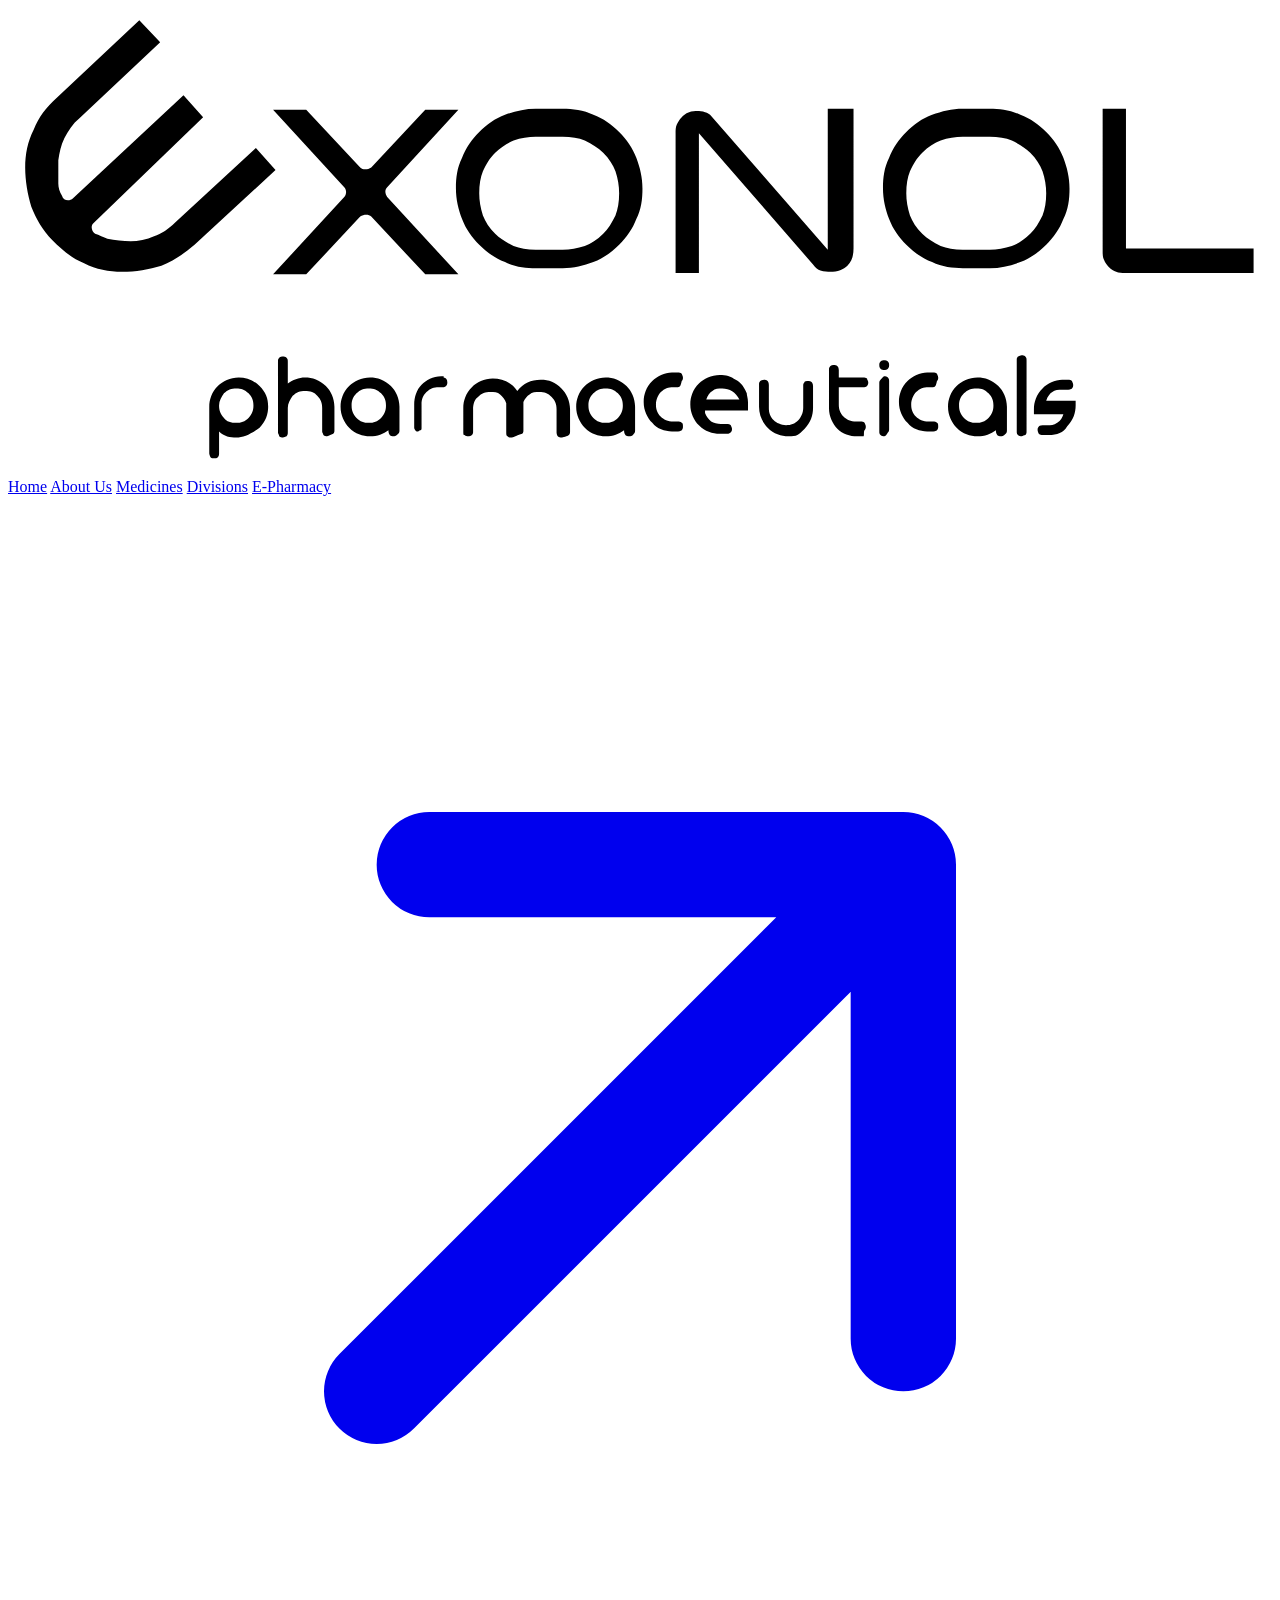
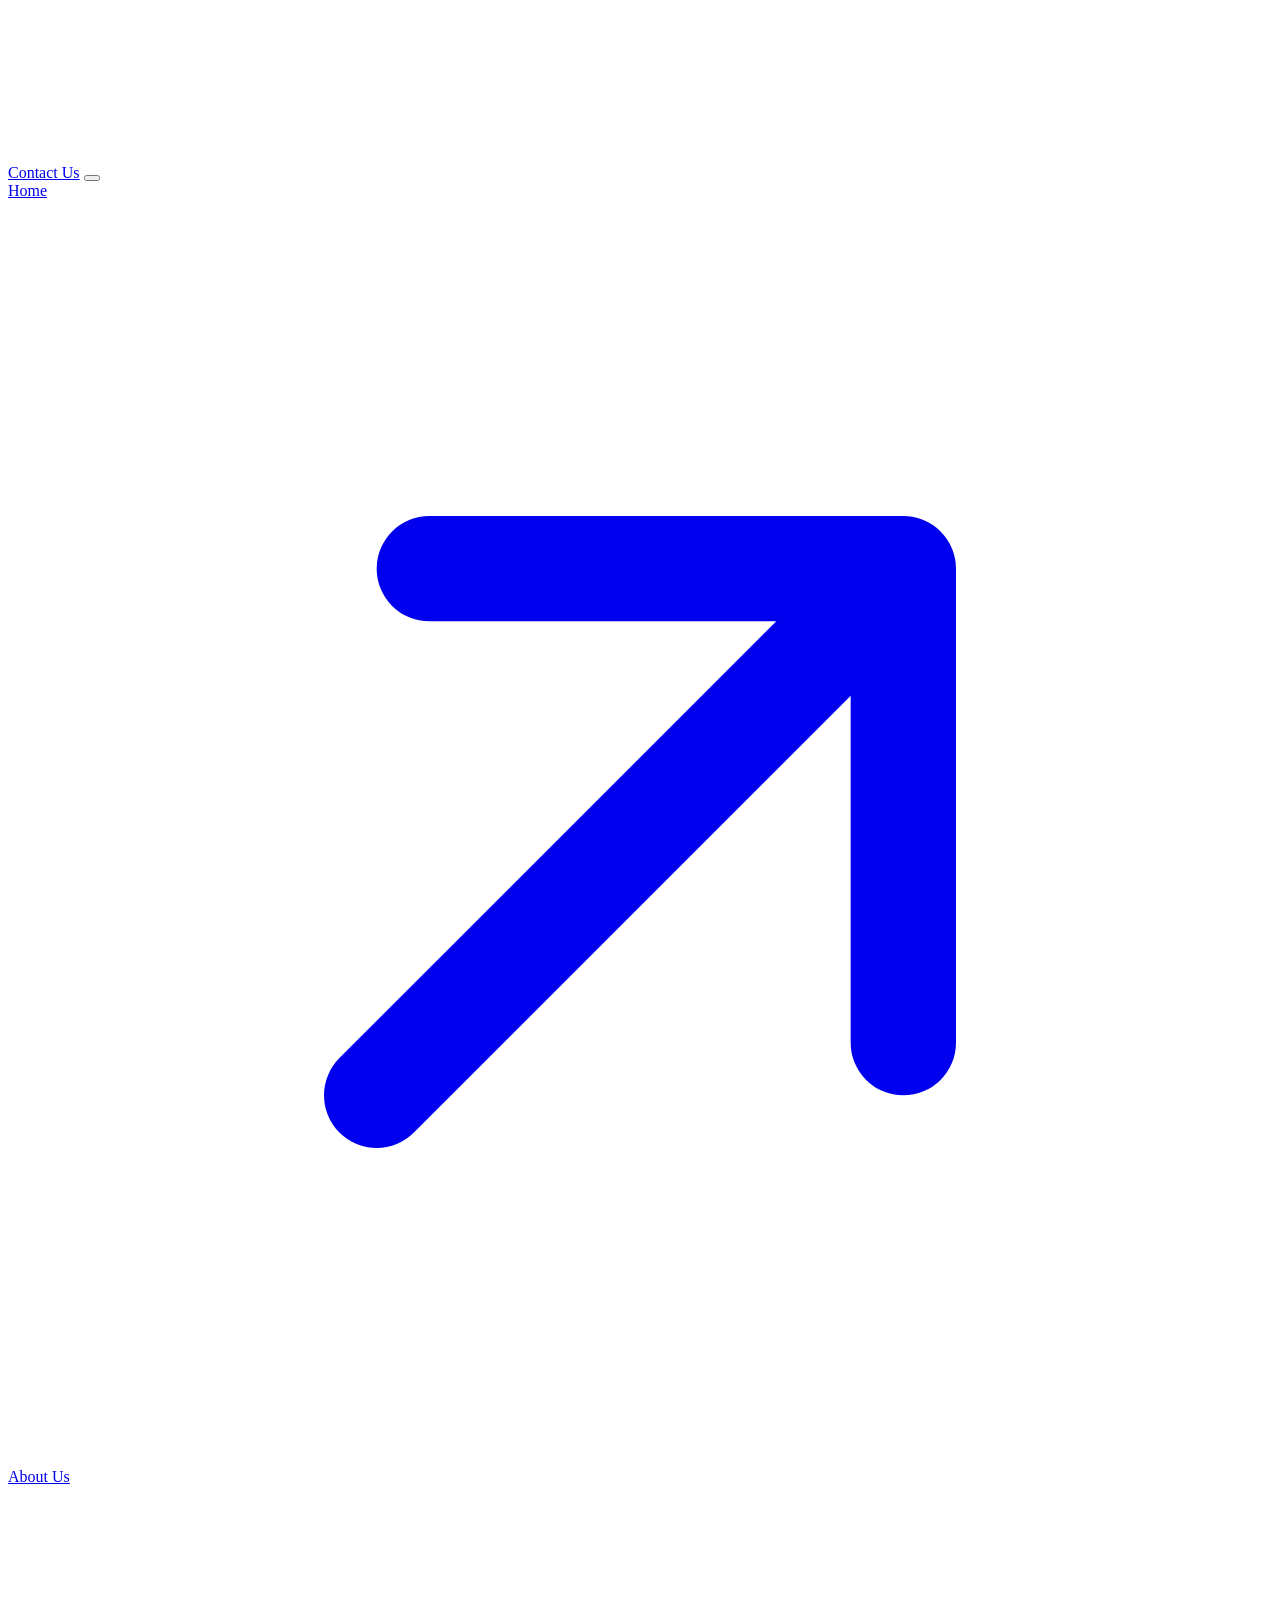
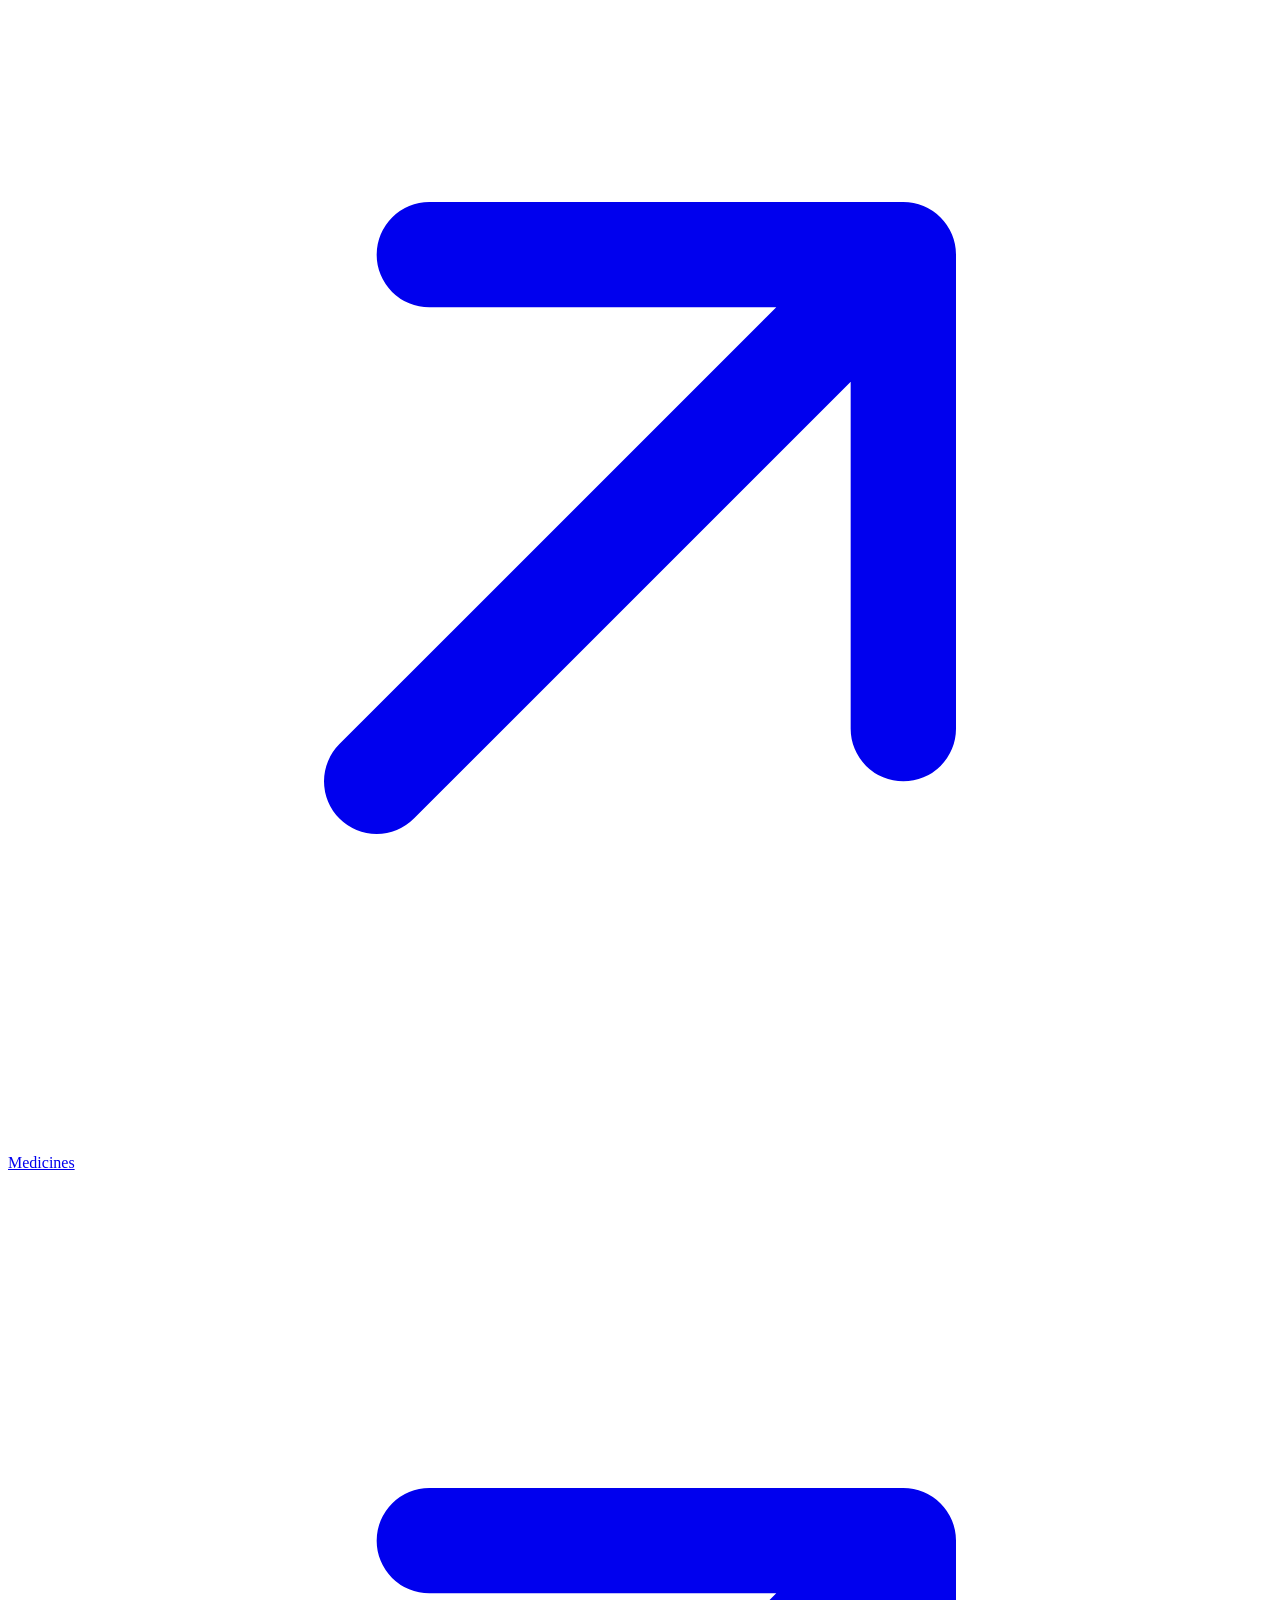
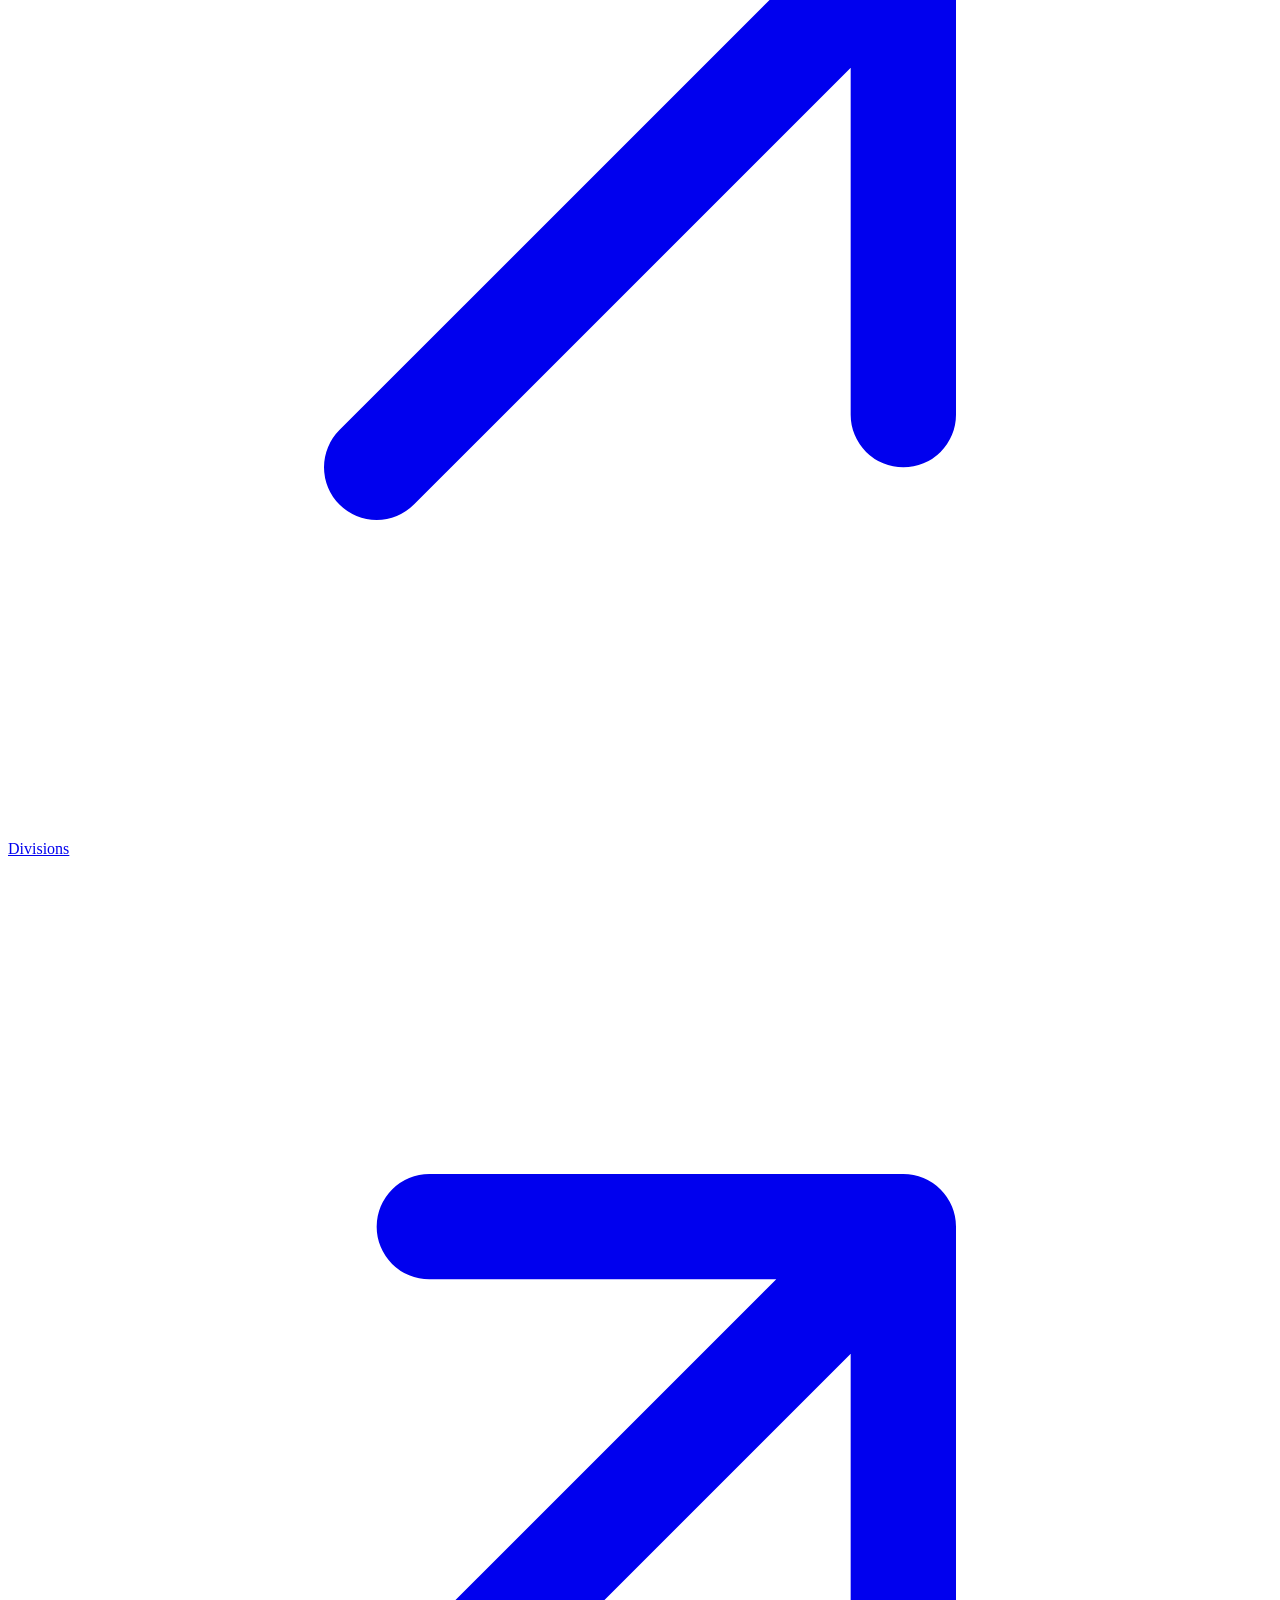
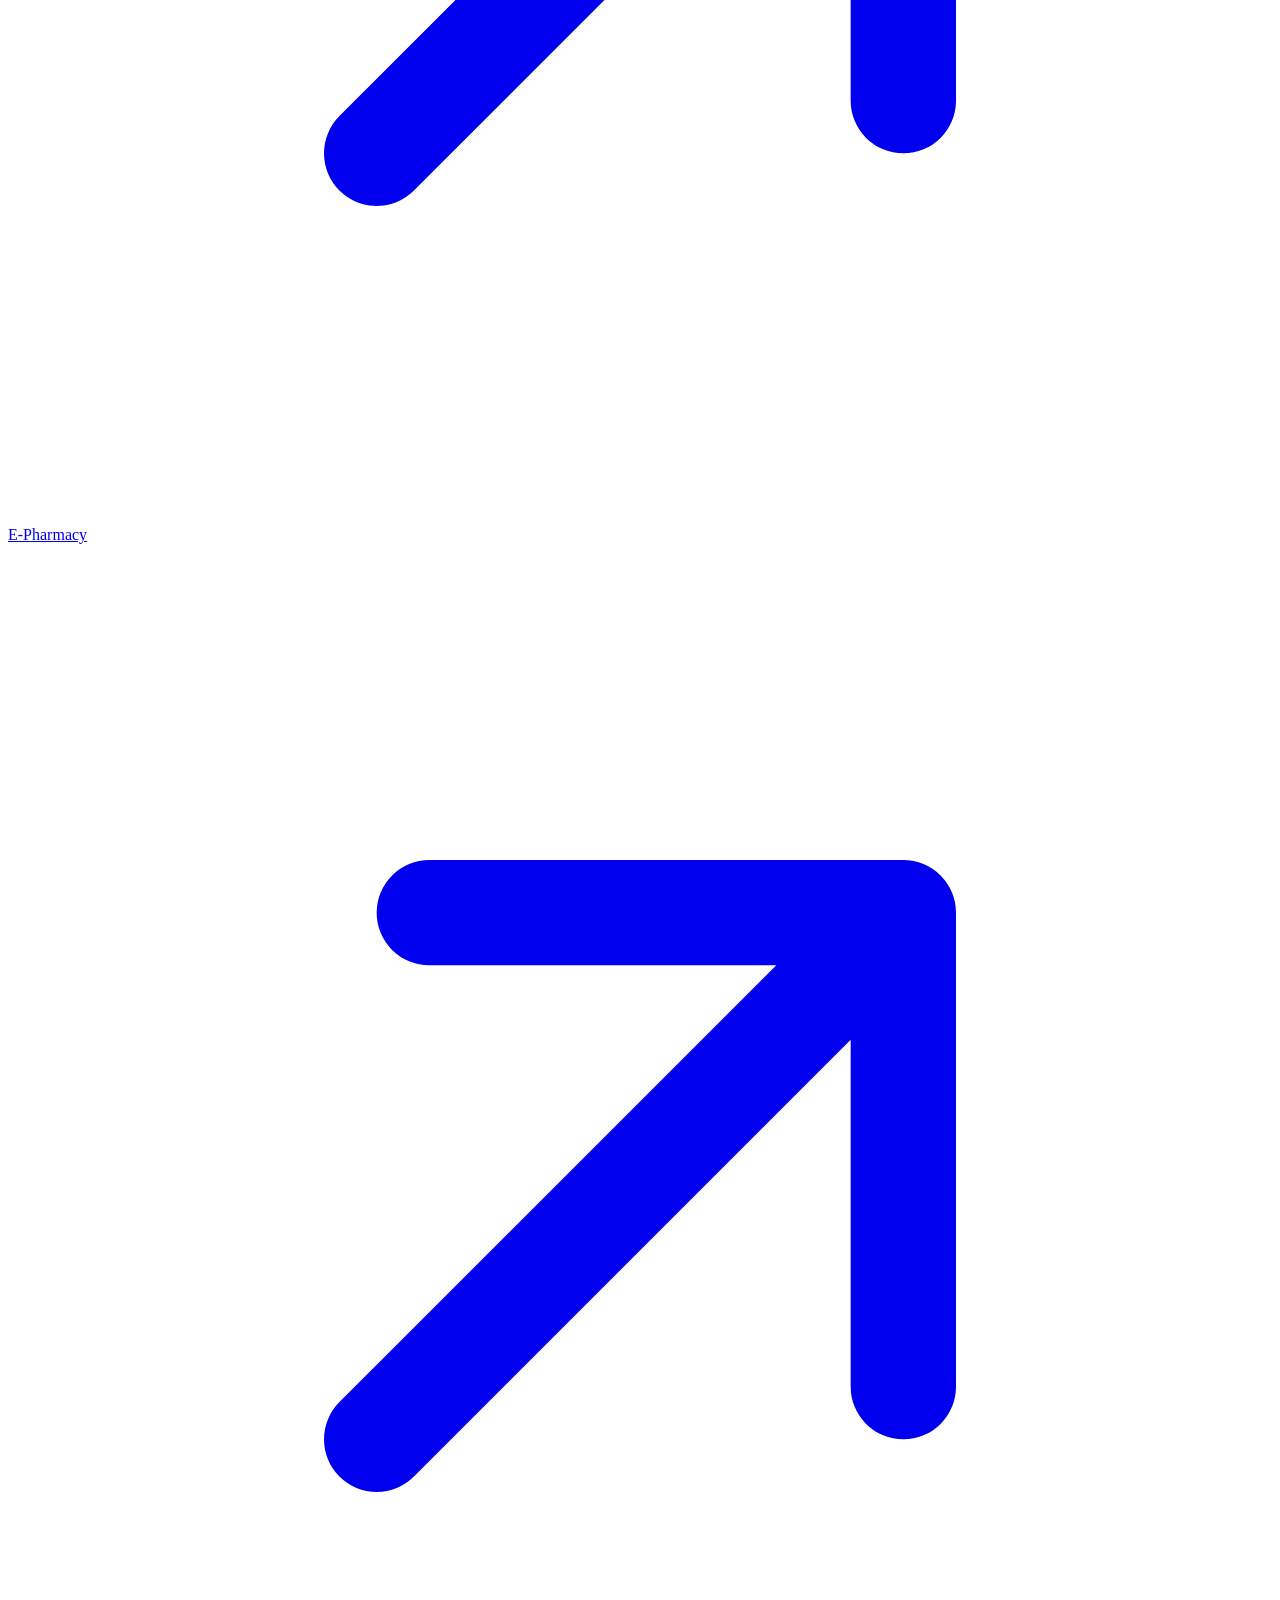
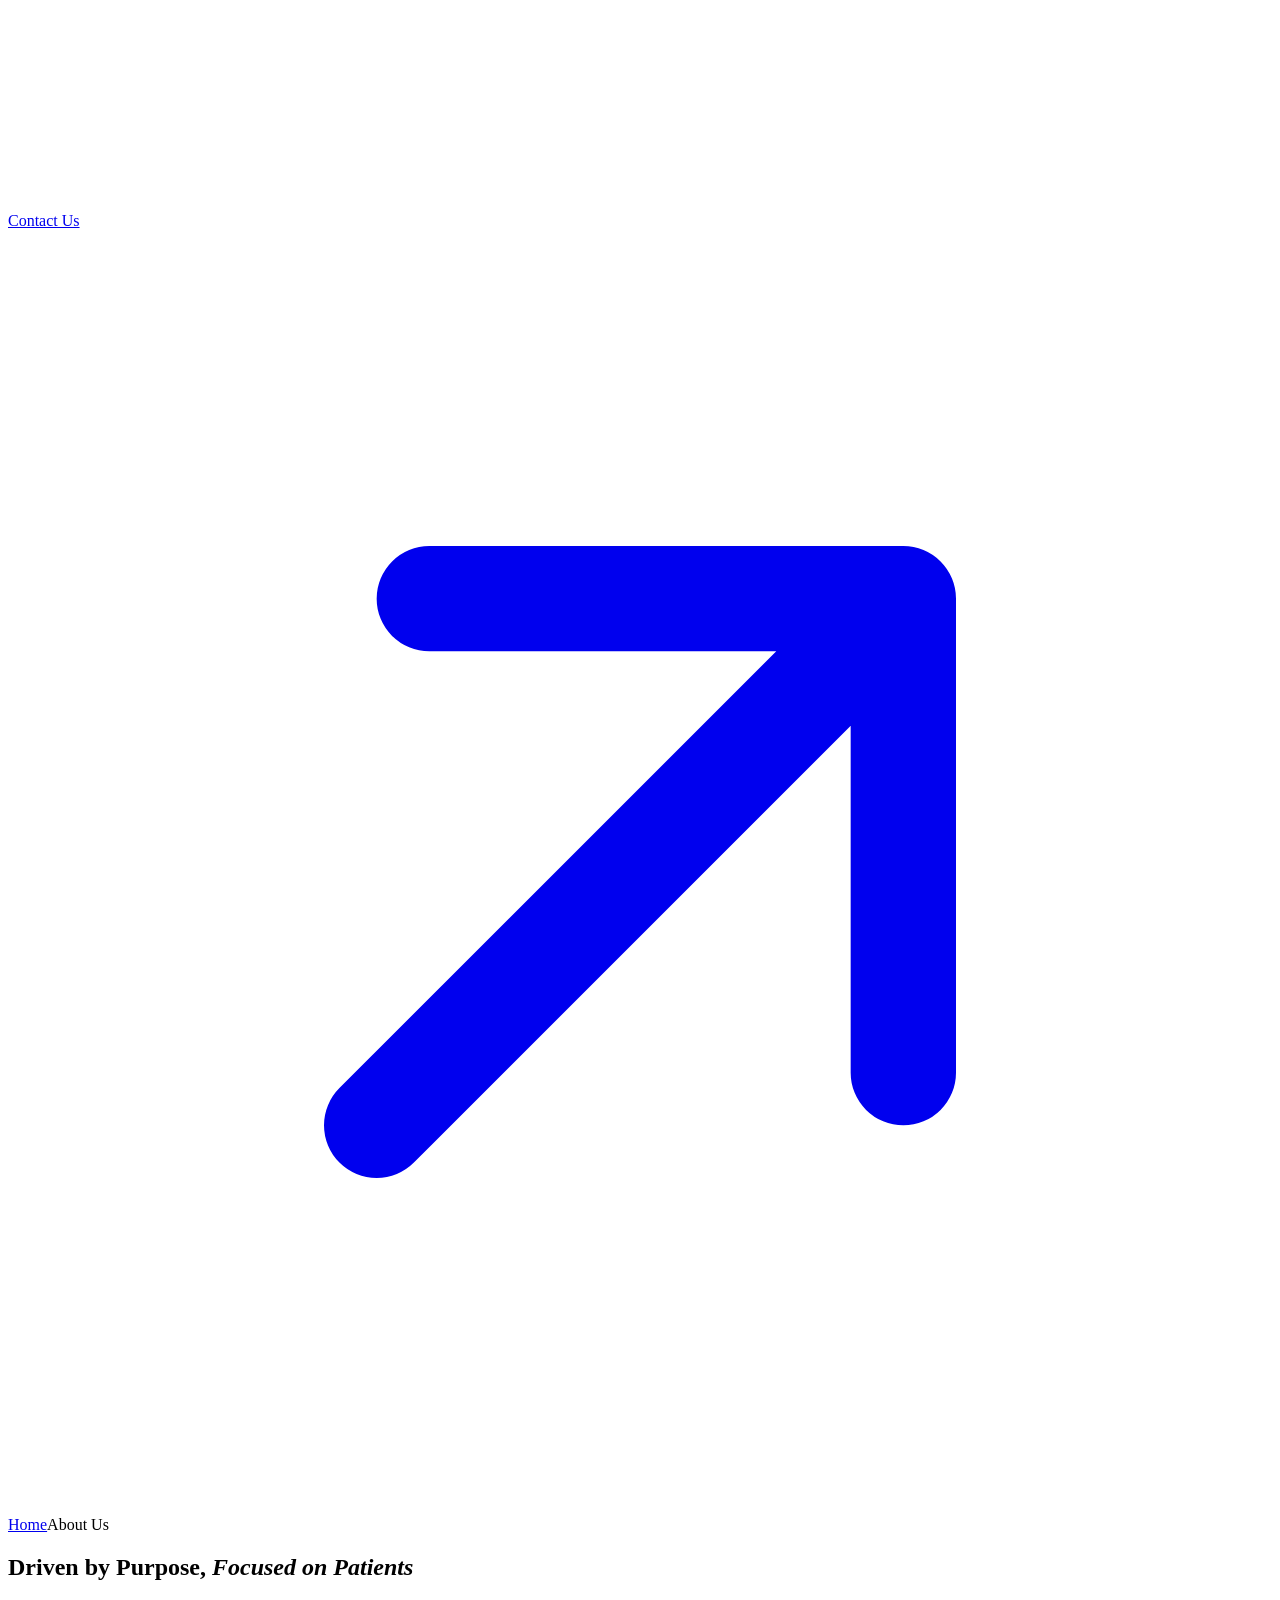
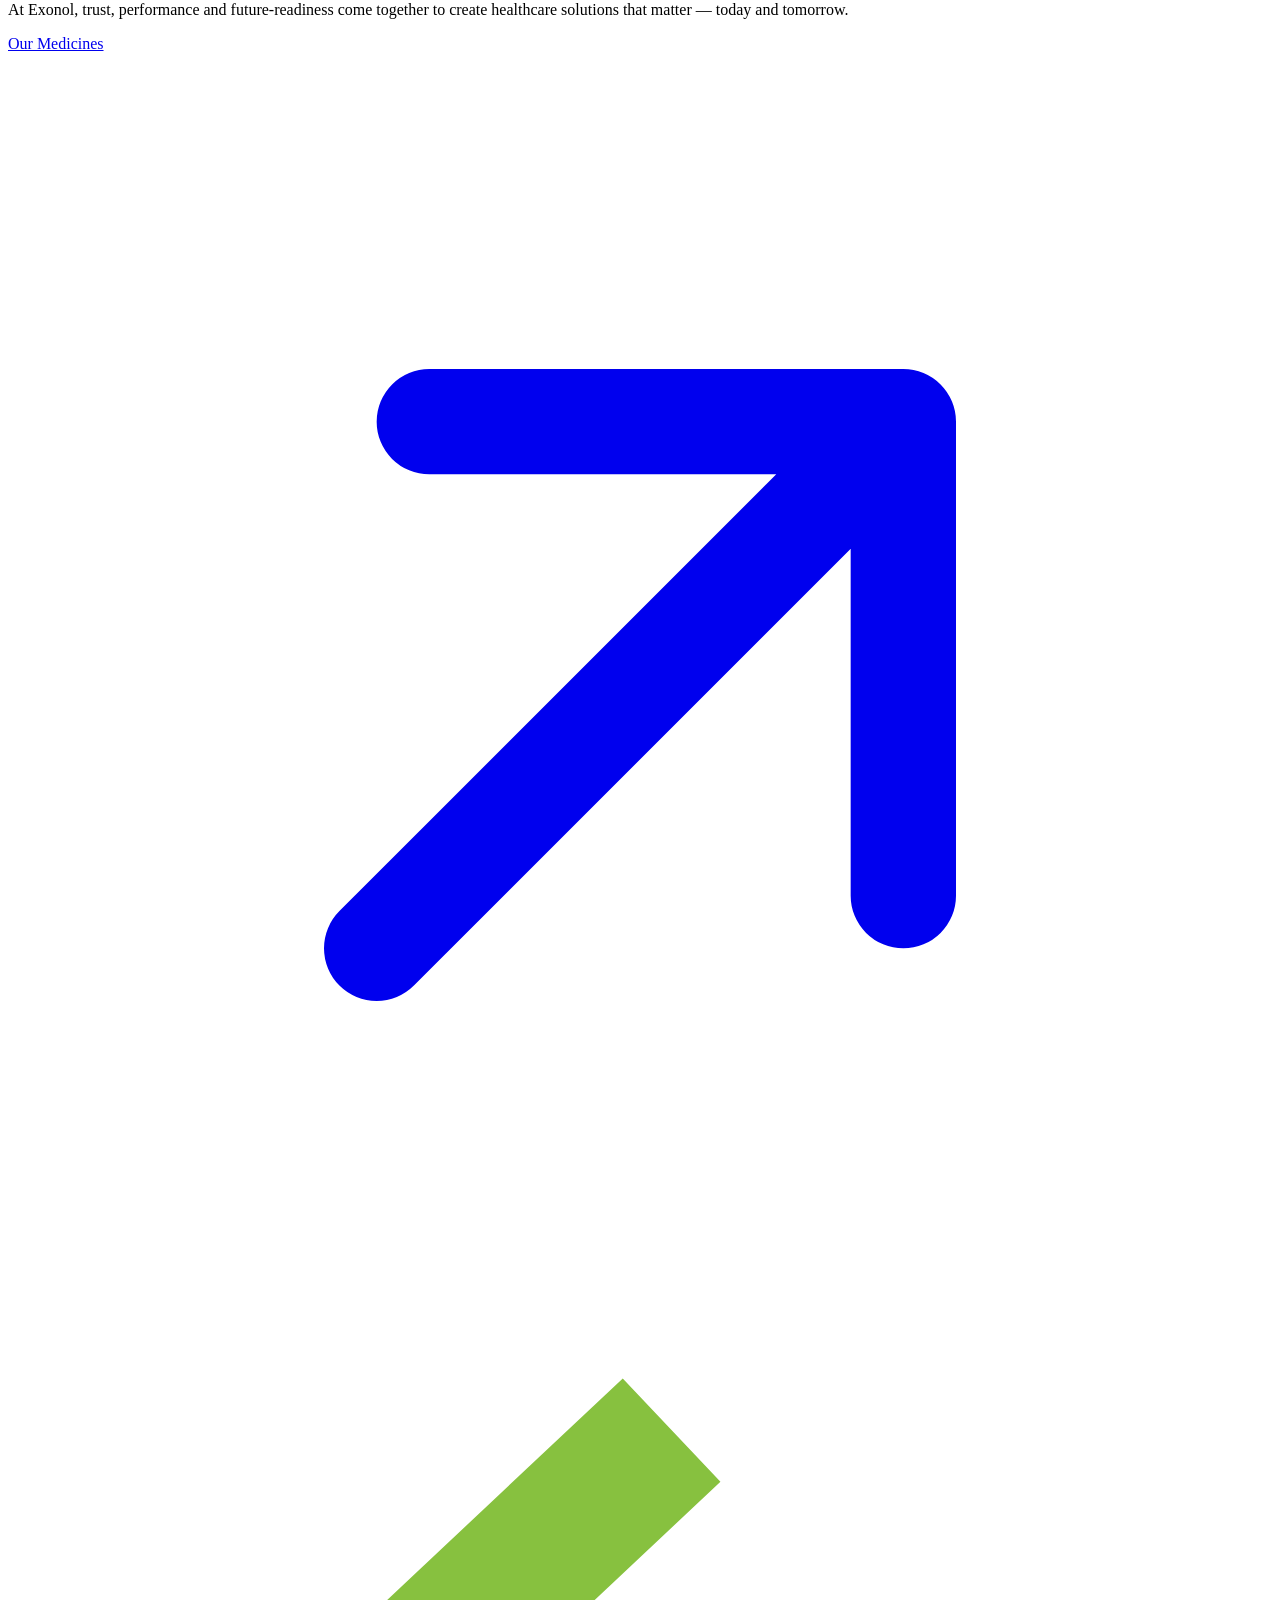
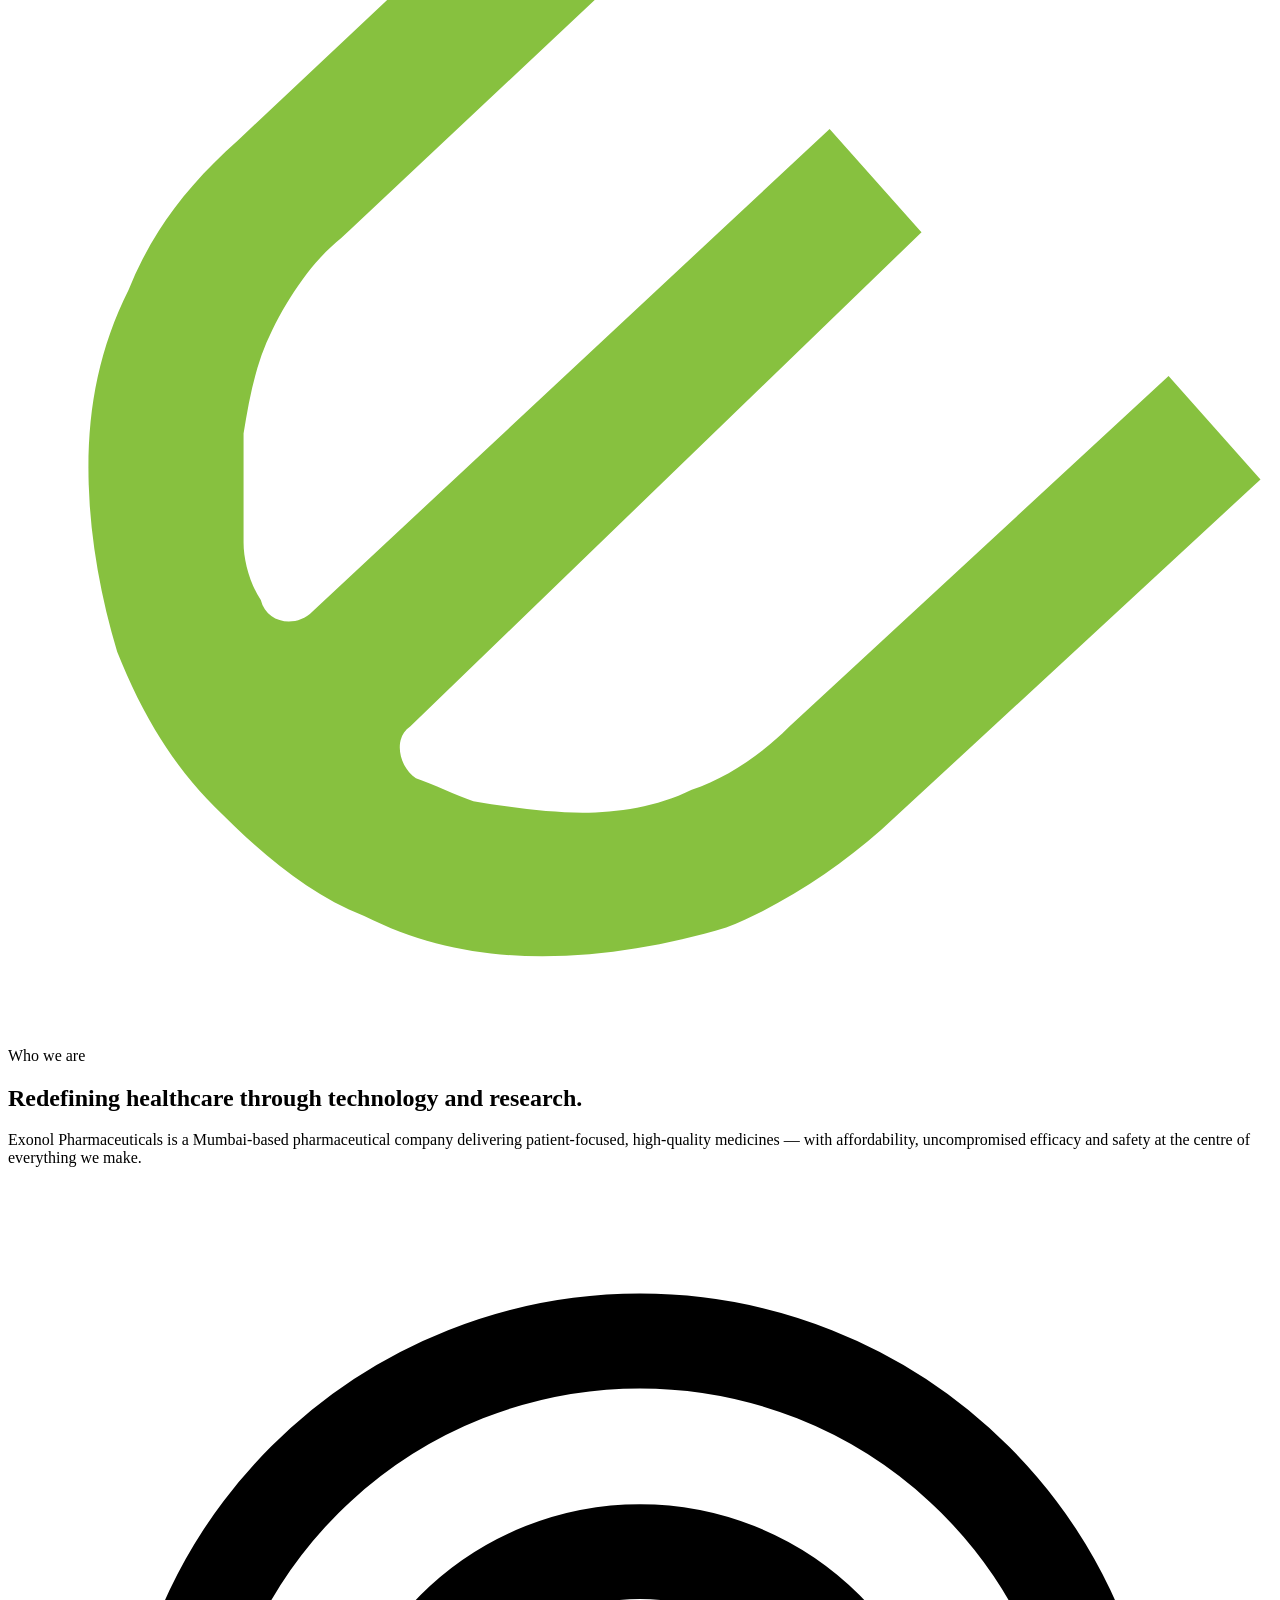
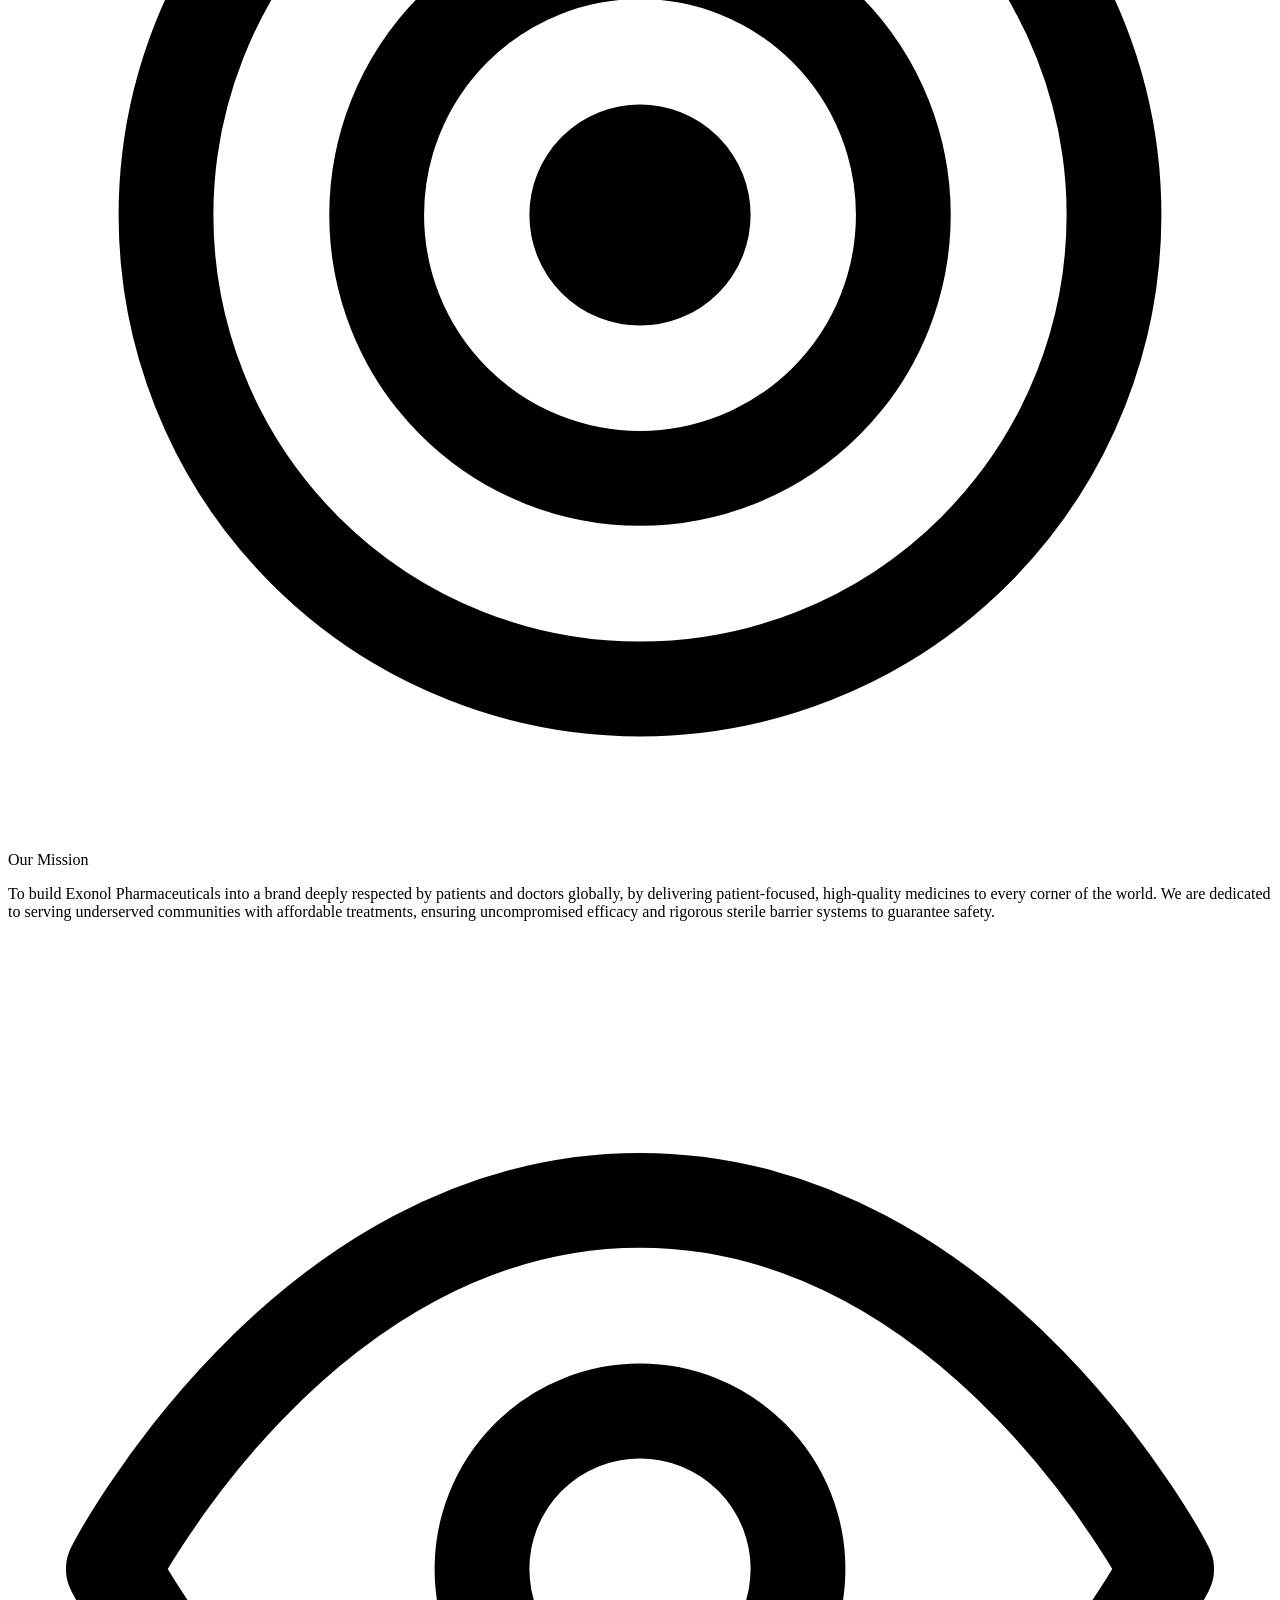
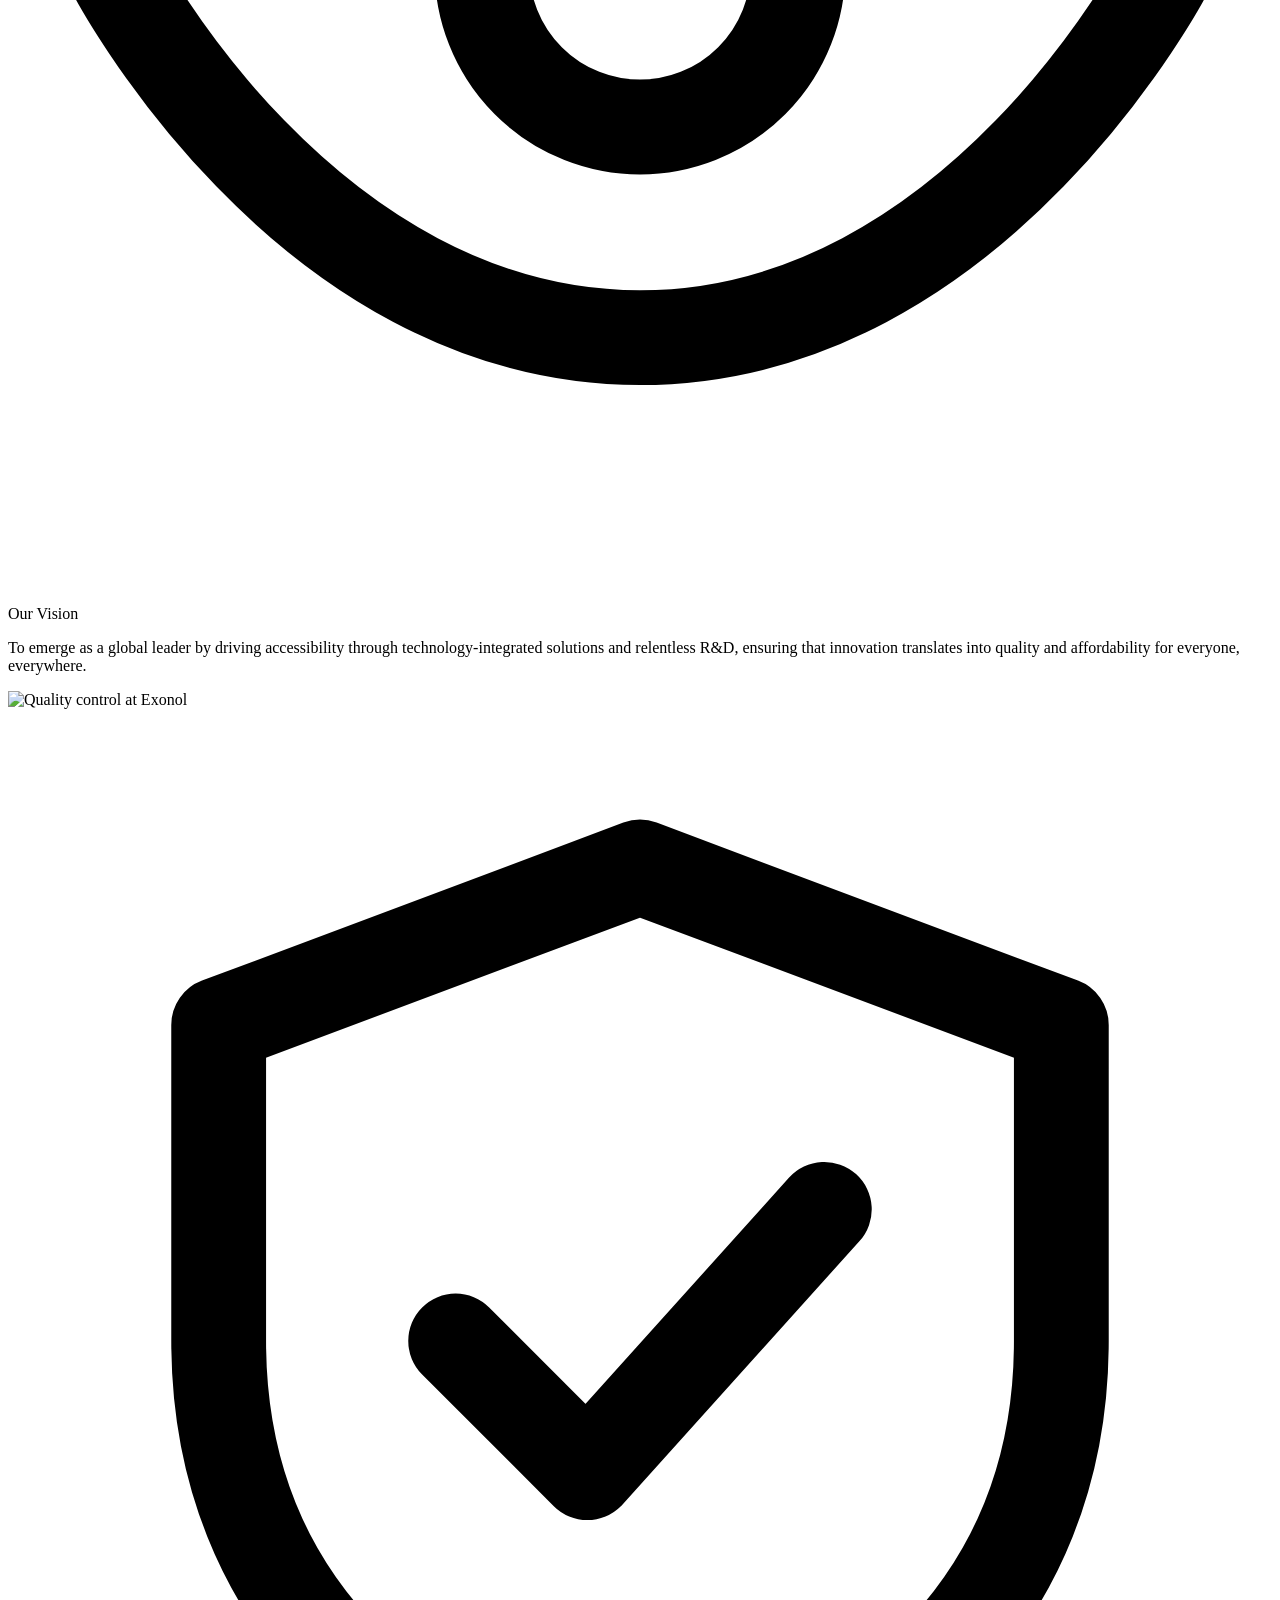
==== about.html @ 64322ebf "Exonol website redesign: pages" ====
<!doctype html>
<html lang="en">
<head><meta charset="utf-8"><meta name="viewport" content="width=device-width, initial-scale=1"><title>About Us — Exonol Pharmaceuticals</title><meta name="description" content="Who we are: mission, vision, values, manufacturing network and licences of Exonol Pharmaceuticals."><meta name="theme-color" content="#005A90"><link rel="icon" href="assets/img/mark.svg" type="image/svg+xml"><link rel="preconnect" href="https://fonts.googleapis.com"><link rel="preconnect" href="https://fonts.gstatic.com" crossorigin><link href="https://fonts.googleapis.com/css2?family=Work+Sans:wght@300;400;500;600;700&display=swap" rel="stylesheet"><link rel="stylesheet" href="assets/css/style.css"></head>
<body class="page-about">
<header class="site-header over-hero">
  <div class="wrap hdr">
    <a class="brand" href="index.html" aria-label="Exonol Pharmaceuticals — Home"><svg viewBox="0 0 103 38" role="img" aria-label="Exonol Pharmaceuticals"><path class="lg" d="M7.0,17.5c-0.3,0.2-0.2,0.7,0.1,0.9c0.3,0.1,0.7,0.3,1.0,0.4 c0.6,0.1,1.3,0.2,1.9,0.2c0.6-0.0,1.3-0.1,1.9-0.4c0.6-0.2,1.2-0.6,1.7-1.1l6.6-6.1l1.6,1.8l-6.6,6.1 c-0.8,0.7-1.7,1.3-2.7,1.7c-1.0,0.3-2.1,0.5-3.2,0.5c-1.1-0.0-2.1-0.2-3.1-0.7c-1-0.4-1.8-1.1-2.6-1.9 s-1.3-1.7-1.7-2.7c-0.3-1.0-0.5-2.1-0.5-3.2c0.0-1.1,0.2-2.1,0.7-3.1c0.4-1,1.0-1.8,1.9-2.6L10.7,1l1.7,1.8 L5.8,9c-0.5,0.4-0.9,1.0-1.2,1.6c-0.3,0.6-0.4,1.2-0.5,1.8c-0.0,0.6-0.0,1.2,0.0,1.9 c0.0,0.3,0.1,0.7,0.3,1.0c0.1,0.4,0.6,0.5,0.9,0.2l9.0-8.4l1.6,1.8L7.0,17.5z M30.9,15.4l5.8,6.3h-2.7l-4.4-4.7c-0.2-0.2-0.6-0.2-0.9,0l-4.4,4.7H21.6l5.8-6.3 c0.2-0.2,0.2-0.6,0-0.8l-5.8-6.3h2.7l4.4,4.7c0.2,0.2,0.6,0.2,0.9,0l4.4-4.7h2.7l-5.8,6.3 C30.7,14.8,30.7,15.1,30.9,15.4z M45.2,8.2c0.8,0,1.7,0.1,2.5,0.5c0.8,0.3,1.5,0.8,2.1,1.4 c0.6,0.6,1.1,1.3,1.4,2.1c0.3,0.8,0.5,1.6,0.5,2.5s-0.1,1.7-0.5,2.5c-0.3,0.8-0.8,1.5-1.4,2.1 c-0.6,0.6-1.3,1.1-2.1,1.4c-0.8,0.3-1.6,0.5-2.5,0.5h-2.2c-0.8,0-1.7-0.1-2.5-0.5 c-0.8-0.3-1.5-0.8-2.1-1.4c-0.6-0.6-1.1-1.3-1.4-2.1c-0.3-0.8-0.5-1.6-0.5-2.5s0.1-1.7,0.5-2.5 c0.3-0.8,0.8-1.5,1.4-2.1c0.6-0.6,1.3-1.1,2.1-1.4c0.8-0.3,1.6-0.5,2.5-0.5H45.2z M45.2,19.7 c0.6,0,1.2-0.1,1.8-0.3c0.5-0.2,1.0-0.5,1.5-1.0c0.4-0.4,0.7-0.9,1.0-1.5c0.2-0.5,0.3-1.1,0.3-1.8 c0-0.6-0.1-1.2-0.3-1.8c-0.2-0.5-0.5-1.0-1.0-1.5c-0.4-0.4-0.9-0.7-1.5-1.0c-0.5-0.2-1.1-0.3-1.8-0.3 h-2.2c-0.6,0-1.2,0.1-1.8,0.3c-0.5,0.2-1.0,0.5-1.5,1.0s-0.7,0.9-1.0,1.5c-0.2,0.5-0.3,1.1-0.3,1.8 c0,0.6,0.1,1.2,0.3,1.8c0.2,0.5,0.5,1.0,1.0,1.5c0.4,0.4,0.9,0.7,1.5,1.0c0.5,0.2,1.1,0.3,1.8,0.3H45.2z M67.0,8.2h1.9v11.4c0,0.5-0.1,1.0-0.5,1.4c-0.3,0.3-0.8,0.5-1.4,0.5 c-0.2,0-0.5-0.0-0.8-0.1c-0.2-0.1-0.4-0.2-0.6-0.5l-9.3-10.7v11.4h-1.9V10.2c0-0.2,0.0-0.5,0.1-0.7 c0.1-0.2,0.2-0.4,0.4-0.6c0.1-0.1,0.3-0.3,0.6-0.4c0.2-0.1,0.5-0.1,0.7-0.1c0.1,0,0.4,0.0,0.6,0.1 c0.2,0.0,0.4,0.2,0.5,0.3l9.5,10.9V8.2z M80.0,8.2c0.8,0,1.7,0.1,2.5,0.5c0.8,0.3,1.5,0.8,2.1,1.4 c0.6,0.6,1.1,1.3,1.4,2.1c0.3,0.8,0.5,1.6,0.5,2.5s-0.1,1.7-0.5,2.5c-0.3,0.8-0.8,1.5-1.4,2.1 c-0.6,0.6-1.3,1.1-2.1,1.4c-0.8,0.3-1.6,0.5-2.5,0.5h-2.2c-0.8,0-1.7-0.1-2.5-0.5 c-0.8-0.3-1.5-0.8-2.1-1.4c-0.6-0.6-1.1-1.3-1.4-2.1c-0.3-0.8-0.5-1.6-0.5-2.5s0.1-1.7,0.5-2.5 c0.3-0.8,0.8-1.5,1.4-2.1c0.6-0.6,1.3-1.1,2.1-1.4c0.8-0.3,1.6-0.5,2.5-0.5H80.0z M80.0,19.7 c0.6,0,1.2-0.1,1.8-0.3c0.5-0.2,1.0-0.5,1.5-1.0c0.4-0.4,0.7-0.9,1.0-1.5c0.2-0.5,0.3-1.1,0.3-1.8 c0-0.6-0.1-1.2-0.3-1.8c-0.2-0.5-0.5-1.0-1.0-1.5c-0.4-0.4-0.9-0.7-1.5-1.0c-0.5-0.2-1.1-0.3-1.8-0.3 h-2.2c-0.6,0-1.2,0.1-1.8,0.3c-0.5,0.2-1.0,0.5-1.5,1.0s-0.7,0.9-1.0,1.5c-0.2,0.5-0.3,1.1-0.3,1.8 c0,0.6,0.1,1.2,0.3,1.8c0.2,0.5,0.5,1.0,1.0,1.5c0.4,0.4,0.9,0.7,1.5,1.0c0.5,0.2,1.1,0.3,1.8,0.3H80.0z M101.5,19.7v1.9H91.0c-0.2,0-0.5-0.0-0.7-0.1c-0.2-0.1-0.4-0.2-0.6-0.4 c-0.1-0.1-0.3-0.3-0.4-0.6c-0.1-0.2-0.1-0.5-0.1-0.7V8.2h1.9v11.4H101.5z"/><path class="lb" d="M18.6,35.0c-0.5,0-1.0-0.1-1.4-0.5v1.8c0,0.1-0.0,0.2-0.1,0.3 c-0.1,0.1-0.2,0.1-0.3,0.1s-0.2-0.0-0.3-0.1c-0.0-0.0-0.1-0.2-0.1-0.3v-3.8c0-0.6,0.2-1.2,0.7-1.7 c0.4-0.4,1.0-0.7,1.7-0.7c0.6,0,1.2,0.2,1.7,0.7s0.7,1.0,0.7,1.7c0,0.6-0.2,1.2-0.7,1.7 C19.8,34.7,19.2,35.0,18.6,35.0z M18.6,31c-0.4,0-0.7,0.1-1.0,0.4c-0.2,0.3-0.4,0.6-0.4,1.0 c0,0.4,0.1,0.7,0.4,1.0c0.2,0.3,0.6,0.4,1.0,0.4c0.4,0,0.7-0.1,1.0-0.4s0.4-0.6,0.4-1.0 c0-0.4-0.1-0.7-0.4-1.0S19.0,31,18.6,31z M26.0,34.9c-0.1,0-0.2-0.0-0.3-0.1c-0.0-0.1-0.1-0.2-0.1-0.3v-1.9 c0-0.4-0.1-0.7-0.4-1.0c-0.2-0.3-0.6-0.4-1.0-0.4c-0.4,0-0.7,0.1-1.0,0.4c-0.2,0.3-0.4,0.6-0.4,1.0 l-0.0,2.0c0,0.1-0.0,0.2-0.1,0.3c-0.0,0.0-0.2,0.1-0.3,0.1c-0.1,0-0.2-0.0-0.3-0.1 c-0.0-0.1-0.1-0.2-0.1-0.3v-5.8c0-0.1,0.0-0.2,0.1-0.3s0.2-0.1,0.3-0.1s0.2,0.0,0.3,0.1 c0.1,0.1,0.1,0.2,0.1,0.3v1.8c0.4-0.3,0.9-0.5,1.4-0.5c0.6,0,1.2,0.2,1.7,0.7c0.4,0.4,0.7,1.0,0.7,1.7v1.9 c0,0.1-0.0,0.2-0.1,0.3C26.2,34.8,26.1,34.9,26.0,34.9z M31.4,34.9c-0.2,0-0.4-0.1-0.4-0.5c-0.4,0.3-0.9,0.5-1.5,0.5 c-0.6,0-1.2-0.2-1.7-0.7c-0.4-0.4-0.7-1.0-0.7-1.7c0-0.6,0.2-1.2,0.7-1.7c0.4-0.4,1.0-0.7,1.7-0.7 c0.6,0,1.2,0.2,1.7,0.7c0.4,0.4,0.7,1.0,0.7,1.7v1.9c0,0.1-0.0,0.2-0.1,0.3C31.6,34.9,31.5,34.9,31.4,34.9z M29.4,31c-0.4,0-0.7,0.1-1.0,0.4s-0.4,0.6-0.4,1.0s0.1,0.7,0.4,1.0s0.6,0.4,1.0,0.4 c0.4,0,0.7-0.1,1.0-0.4s0.4-0.6,0.4-1.0s-0.1-0.7-0.4-1.0S29.8,31,29.4,31z M35.5,30.1L35.5,30.1c0.2,0.0,0.3,0.2,0.3,0.4c0,0.1-0.0,0.2-0.1,0.3 c-0.0,0.0-0.1,0.1-0.2,0.1c-0.0,0-0.1,0-0.2,0s-0.2,0-0.2,0c-0.4,0-0.7,0.1-1.0,0.4c-0.3,0.3-0.4,0.6-0.4,1.0 v1.9c0,0.1-0.0,0.2-0.1,0.2s-0.1,0.1-0.2,0.1c-0.1,0-0.2-0.0-0.2-0.1c-0.0-0.0-0.1-0.1-0.1-0.2v-1.9 c0-0.6,0.2-1.2,0.6-1.6c0.4-0.4,0.9-0.7,1.6-0.7h0.1H35.5z M45.1,35c-0.1,0-0.2-0.0-0.3-0.1c-0.0-0.0-0.1-0.1-0.1-0.3v-1.9 c0-0.4-0.1-0.7-0.4-1.0s-0.6-0.4-1.0-0.4c-0.3,0-0.6,0.0-0.8,0.2c-0.2,0.1-0.4,0.4-0.5,0.6 c-0.0,0.1-0.0,0.2-0.0,0.3c0,0.2,0,0.6,0,1.0c0,0.5,0,0.8,0,1.0c0,0.1-0.0,0.2-0.1,0.3 C41.3,34.9,41.2,35,41.0,35c-0.1,0-0.2-0.0-0.3-0.1c-0.1-0.0-0.1-0.2-0.1-0.3v-1.9c0-0.0,0-0.0,0-0.1 c0-0.0,0-0.1,0-0.1c0-0.0-0.0-0.1-0.0-0.3c-0.1-0.3-0.3-0.5-0.5-0.7s-0.5-0.2-0.8-0.2c-0.4,0-0.7,0.1-1.0,0.4 c-0.3,0.2-0.4,0.6-0.4,1.0c0-0.0,0,0.6,0,1.8c0,0.1-0.0,0.2-0.1,0.3c-0.1,0.1-0.2,0.1-0.3,0.1 c-0.1,0-0.2-0.0-0.3-0.1c-0.1-0.0-0.1-0.1-0.1-0.3v-1.9c0-0.6,0.2-1.2,0.7-1.7c0.4-0.4,1.0-0.7,1.7-0.7 c0.8,0,1.5,0.3,2.0,1.0c0.5-0.6,1.1-0.9,1.9-0.9c0.7,0,1.2,0.2,1.7,0.7c0.4,0.4,0.7,1.0,0.7,1.7 c0-0.0,0,0.6,0,1.8c0.0,0.1-0.0,0.2-0.1,0.3S45.2,35,45.1,35z M50.6,34.9c-0.2,0-0.4-0.1-0.4-0.5c-0.4,0.3-0.9,0.5-1.5,0.5 c-0.6,0-1.2-0.2-1.7-0.7c-0.4-0.4-0.7-1.0-0.7-1.7c0-0.6,0.2-1.2,0.7-1.7c0.4-0.4,1.0-0.7,1.7-0.7 c0.6,0,1.2,0.2,1.7,0.7c0.4,0.4,0.7,1.0,0.7,1.7v1.9c0,0.1-0.0,0.2-0.1,0.3C50.9,34.9,50.7,34.9,50.6,34.9z M48.7,31c-0.4,0-0.7,0.1-1.0,0.4s-0.4,0.6-0.4,1.0s0.1,0.7,0.4,1.0s0.6,0.4,1.0,0.4 c0.4,0,0.7-0.1,1.0-0.4s0.4-0.6,0.4-1.0s-0.1-0.7-0.4-1.0S49.1,31,48.7,31z M54.6,30.9c-0.0,0-0.1,0-0.2,0c-0.1,0-0.2,0-0.2,0c-0.4,0-0.7,0.1-1.0,0.4 c-0.2,0.2-0.4,0.6-0.4,1.0c0,0.4,0.1,0.7,0.4,1.0c0.2,0.2,0.6,0.4,1.0,0.4c0.0,0,0.1,0,0.2,0 c0.1,0,0.2,0,0.2,0c0.1,0,0.2,0.0,0.3,0.1c0.1,0.0,0.1,0.2,0.1,0.3c0,0.1-0.0,0.2-0.1,0.3 c-0.0,0.0-0.1,0.1-0.3,0.1c-0.1,0.0-0.3,0.0-0.5,0.0c-0.6,0-1.2-0.2-1.6-0.7c-0.4-0.4-0.7-1.0-0.7-1.7 c0-0.6,0.2-1.2,0.7-1.7c0.4-0.4,1.0-0.7,1.6-0.7h0.5c0.1,0,0.2,0.0,0.3,0.1c0.0,0.0,0.1,0.2,0.1,0.3 s-0.0,0.2-0.1,0.3C54.8,30.9,54.7,30.9,54.6,30.9z M56.8,33c0.1,0.3,0.3,0.5,0.5,0.7c0.2,0.1,0.5,0.2,0.8,0.2c0.0,0,0.1,0,0.3,0 c0.1,0,0.2,0,0.2,0c0.1,0.0,0.2,0.0,0.3,0.1c0.0,0.0,0.1,0.2,0.1,0.3c0,0.2-0.1,0.3-0.3,0.4 c-0.1,0.0-0.3,0.0-0.7,0.0c-0.6,0-1.2-0.2-1.7-0.7c-0.4-0.4-0.7-1.0-0.7-1.7c0-0.6,0.2-1.2,0.7-1.7 c0.4-0.4,1.0-0.7,1.7-0.7c0.5,0,0.9,0.1,1.3,0.4c0.4,0.2,0.7,0.6,0.9,1.1c0.0,0.2,0.1,0.4,0.1,0.7 c0,0.0,0,0.2,0,0.7H56.8z M58.2,31c-0.3,0-0.6,0.0-0.8,0.2c-0.2,0.1-0.4,0.4-0.5,0.7h2.7 C59.3,31.3,58.8,31,58.2,31z M63.6,34.9c-0.6,0-1.2-0.2-1.7-0.7c-0.4-0.4-0.7-1.0-0.7-1.7c0,0.0,0-0.6-0.0-1.8 c0-0.1,0.0-0.2,0.1-0.3c0.0-0.0,0.2-0.1,0.3-0.1c0.1,0,0.2,0.0,0.3,0.1c0.0,0.0,0.1,0.1,0.1,0.3v1.9 c0,0.4,0.1,0.7,0.4,1.0c0.2,0.2,0.6,0.4,1.0,0.4c0.4,0,0.7-0.1,1.0-0.4c0.2-0.2,0.4-0.6,0.4-1.0v-1.8 c0-0.1,0.0-0.2,0.1-0.3c0.0-0.1,0.2-0.1,0.3-0.1c0.1,0,0.2,0.0,0.3,0.1c0.0,0.0,0.1,0.1,0.1,0.3v1.8 c0,0.6-0.2,1.2-0.7,1.7S64.3,34.9,63.6,34.9z M69.7,34.9c-0.2,0.0-0.4,0.0-0.5,0.0c-0.6,0-1.2-0.2-1.6-0.6 c-0.4-0.4-0.7-1.0-0.7-1.7v-3.1c0-0.1,0.0-0.2,0.1-0.3s0.2-0.1,0.3-0.1c0.2,0,0.4,0.1,0.4,0.4 c0.0,0.1,0.0,0.3,0.0,0.6h2.0c0.1,0,0.2,0.0,0.3,0.1c0.0,0.1,0.1,0.2,0.1,0.3c0,0.1-0.0,0.2-0.1,0.3 s-0.2,0.1-0.3,0.1h-2.0v1.4c0,0.4,0.1,0.7,0.4,1.0c0.2,0.2,0.6,0.4,1.0,0.4c0.0,0,0.1,0,0.2,0 c0.1,0,0.2,0,0.2,0c0.1,0,0.2,0.0,0.3,0.1c0.0,0.0,0.1,0.2,0.1,0.3c0,0.1-0.0,0.2-0.1,0.3 S69.8,34.9,69.7,34.9z M71.4,29.5c-0.1,0-0.2-0.0-0.3-0.1c-0.1-0.1-0.1-0.2-0.1-0.3 c0-0.1,0.0-0.2,0.1-0.3c0.1-0.1,0.2-0.1,0.3-0.1c0.1,0,0.2,0.0,0.3,0.1c0.1,0.1,0.1,0.2,0.1,0.3 c0,0.1-0.0,0.2-0.1,0.3C71.6,29.5,71.5,29.5,71.4,29.5z M71.4,34.9c-0.1,0-0.2-0.0-0.3-0.1 c-0.1-0.1-0.1-0.2-0.1-0.3v-3.9c0-0.1,0.0-0.2,0.1-0.3S71.3,30,71.4,30c0.1,0,0.2,0.0,0.3,0.1 c0.1,0.1,0.1,0.2,0.1,0.3v3.9c0,0.1-0.0,0.2-0.1,0.3C71.6,34.8,71.5,34.9,71.4,34.9z M75.4,30.9c-0.0,0-0.1,0-0.2,0c-0.1,0-0.2,0-0.2,0c-0.4,0-0.7,0.1-1.0,0.4 c-0.2,0.2-0.4,0.6-0.4,1.0c0,0.4,0.1,0.7,0.4,1.0c0.2,0.2,0.6,0.4,1.0,0.4c0.0,0,0.1,0,0.2,0 c0.1,0,0.2,0,0.2,0c0.1,0,0.2,0.0,0.3,0.1c0.1,0.0,0.1,0.2,0.1,0.3c0,0.1-0.0,0.2-0.1,0.3 c-0.0,0.0-0.1,0.1-0.3,0.1c-0.1,0.0-0.3,0.0-0.5,0.0c-0.6,0-1.2-0.2-1.6-0.7c-0.4-0.4-0.7-1.0-0.7-1.7 c0-0.6,0.2-1.2,0.7-1.7c0.4-0.4,1.0-0.7,1.6-0.7h0.5c0.1,0,0.2,0.0,0.3,0.1c0.0,0.0,0.1,0.2,0.1,0.3 s-0.0,0.2-0.1,0.3C75.6,30.9,75.5,30.9,75.4,30.9z M80.9,34.9c-0.2,0-0.4-0.1-0.4-0.5c-0.4,0.3-0.9,0.5-1.5,0.5 c-0.6,0-1.2-0.2-1.7-0.7c-0.4-0.4-0.7-1.0-0.7-1.7c0-0.6,0.2-1.2,0.7-1.7c0.4-0.4,1.0-0.7,1.7-0.7 c0.6,0,1.2,0.2,1.7,0.7c0.4,0.4,0.7,1.0,0.7,1.7v1.9c0,0.1-0.0,0.2-0.1,0.3C81.1,34.9,81.0,34.9,80.9,34.9z M78.9,31c-0.4,0-0.7,0.1-1.0,0.4s-0.4,0.6-0.4,1.0s0.1,0.7,0.4,1.0s0.6,0.4,1.0,0.4 c0.4,0,0.7-0.1,1.0-0.4s0.4-0.6,0.4-1.0s-0.1-0.7-0.4-1.0S79.4,31,78.9,31z M82.6,34.9c-0.1,0-0.2-0.0-0.3-0.1c-0.1-0.1-0.1-0.2-0.1-0.3v-5.8 c0-0.1,0.0-0.2,0.1-0.3c0.1-0.0,0.2-0.1,0.3-0.1c0.1,0,0.2,0.0,0.3,0.1c0.1,0.1,0.1,0.2,0.1,0.3v5.8 c0,0.1-0.0,0.2-0.1,0.3C82.8,34.8,82.7,34.9,82.6,34.9z M84.8,34.8h-0.5c-0.1,0-0.2-0.0-0.3-0.1c-0.0-0.0-0.1-0.2-0.1-0.3 c0-0.1,0.0-0.2,0.1-0.3c0.0-0.0,0.1-0.1,0.3-0.1c0.0,0,0.1,0,0.2,0c0.1,0,0.2,0,0.2,0 c0.3,0,0.5-0.0,0.8-0.2s0.4-0.4,0.5-0.7h-2.4v-0.4c0-0.6,0.2-1.2,0.7-1.7c0.4-0.4,1.0-0.7,1.6-0.7h0.5 c0.1,0,0.2,0.0,0.3,0.1c0.0,0.0,0.1,0.2,0.1,0.3s-0.0,0.2-0.1,0.3c-0.0,0.0-0.1,0.1-0.3,0.1 c-0.0,0-0.1,0-0.3,0c-0.1,0-0.2,0-0.2,0c-0.3,0-0.6,0.0-0.8,0.2c-0.2,0.1-0.4,0.4-0.5,0.7h2.4v0.4 c0,0.6-0.2,1.2-0.7,1.7C86.0,34.6,85.5,34.8,84.8,34.8z"/></svg></a>
    <nav class="pillnav" aria-label="Primary">
      <span class="indicator" aria-hidden="true"></span>
      <a href="index.html">Home</a>
      <a href="about.html" class="active">About Us</a>
      <a href="medicines.html">Medicines</a>
      <a href="medicines.html#divisions">Divisions</a>
      <a href="https://store.exonolpharma.com/" target="_blank" rel="noopener">E-Pharmacy</a>
    </nav>
    <a class="hdr-cta " href="contact.html"><span class="ic"><svg viewBox="0 0 24 24" fill="none" stroke="currentColor" stroke-width="2" stroke-linecap="round" stroke-linejoin="round" aria-hidden="true"><path d="M7 17L17 7M8 7h9v9"/></svg></span>Contact Us</a>
    <button class="burger" aria-label="Open menu" aria-expanded="false"><span></span><span></span><span></span></button>
  </div>
</header>
<div class="drawer" role="dialog" aria-label="Menu">
  <a href="index.html">Home <svg viewBox="0 0 24 24" fill="none" stroke="currentColor" stroke-width="2" stroke-linecap="round" stroke-linejoin="round" aria-hidden="true"><path d="M7 17L17 7M8 7h9v9"/></svg></a>
  <a href="about.html" class="active">About Us <svg viewBox="0 0 24 24" fill="none" stroke="currentColor" stroke-width="2" stroke-linecap="round" stroke-linejoin="round" aria-hidden="true"><path d="M7 17L17 7M8 7h9v9"/></svg></a>
  <a href="medicines.html">Medicines <svg viewBox="0 0 24 24" fill="none" stroke="currentColor" stroke-width="2" stroke-linecap="round" stroke-linejoin="round" aria-hidden="true"><path d="M7 17L17 7M8 7h9v9"/></svg></a>
  <a href="medicines.html#divisions">Divisions <svg viewBox="0 0 24 24" fill="none" stroke="currentColor" stroke-width="2" stroke-linecap="round" stroke-linejoin="round" aria-hidden="true"><path d="M7 17L17 7M8 7h9v9"/></svg></a>
  <a href="https://store.exonolpharma.com/" target="_blank" rel="noopener">E-Pharmacy <svg viewBox="0 0 24 24" fill="none" stroke="currentColor" stroke-width="2" stroke-linecap="round" stroke-linejoin="round" aria-hidden="true"><path d="M7 17L17 7M8 7h9v9"/></svg></a>
  <a class="btn blue" href="contact.html">Contact Us <span class="bubble"><svg viewBox="0 0 24 24" fill="none" stroke="currentColor" stroke-width="2" stroke-linecap="round" stroke-linejoin="round" aria-hidden="true"><path d="M7 17L17 7M8 7h9v9"/></svg></span></a>
</div>

<main>
  <section class="hero page-hero">
    <div class="hero-card">
      <div class="hero-media"><img src="assets/img/lab.jpg" alt=""></div>
      <div class="hero-inner">
        <div>
          <nav class="crumbs fade-up" aria-label="Breadcrumb"><a href="index.html">Home</a><span class="sep"></span><span>About Us</span></nav>
          <h1>
            <span class="line"><span style="--d:.1s">Driven by Purpose,</span></span>
            <span class="line"><span style="--d:.25s"><em class="accent">Focused on Patients</em></span></span>
          </h1>
        </div>
        <div class="hero-side">
          <p class="fade-up" style="--d:.6s">At Exonol, trust, performance and future-readiness come together to create healthcare solutions that matter — today and tomorrow.</p>
          <div class="hero-ctas fade-up" style="--d:.75s">
            <a class="btn" href="medicines.html">Our Medicines <span class="bubble"><svg viewBox="0 0 24 24" fill="none" stroke="currentColor" stroke-width="2" stroke-linecap="round" stroke-linejoin="round" aria-hidden="true"><path d="M7 17L17 7M8 7h9v9"/></svg></span></a>
          </div>
        </div>
      </div>
    </div>
  </section>

  <!-- WHO WE ARE -->
  <section class="section">
    <div class="wrap">
      <div class="intro-split">
        <div>
          <span class="label" data-reveal><svg viewBox="0 0 22 23" aria-hidden="true"><path fill="#87C13F" d="M7.0,17.5c-0.3,0.2-0.2,0.7,0.1,0.9c0.3,0.1,0.7,0.3,1.0,0.4 c0.6,0.1,1.3,0.2,1.9,0.2c0.6-0.0,1.3-0.1,1.9-0.4c0.6-0.2,1.2-0.6,1.7-1.1l6.6-6.1l1.6,1.8l-6.6,6.1 c-0.8,0.7-1.7,1.3-2.7,1.7c-1.0,0.3-2.1,0.5-3.2,0.5c-1.1-0.0-2.1-0.2-3.1-0.7c-1-0.4-1.8-1.1-2.6-1.9 s-1.3-1.7-1.7-2.7c-0.3-1.0-0.5-2.1-0.5-3.2c0.0-1.1,0.2-2.1,0.7-3.1c0.4-1,1.0-1.8,1.9-2.6L10.7,1l1.7,1.8 L5.8,9c-0.5,0.4-0.9,1.0-1.2,1.6c-0.3,0.6-0.4,1.2-0.5,1.8c-0.0,0.6-0.0,1.2,0.0,1.9 c0.0,0.3,0.1,0.7,0.3,1.0c0.1,0.4,0.6,0.5,0.9,0.2l9.0-8.4l1.6,1.8L7.0,17.5z"/></svg> Who we are</span>
          <h2 class="h2" data-reveal>Redefining healthcare through technology and research.</h2>
        </div>
        <p class="lead" data-reveal>Exonol Pharmaceuticals is a Mumbai-based pharmaceutical company delivering patient-focused, high-quality medicines — with affordability, uncompromised efficacy and safety at the centre of everything we make.</p>
      </div>
      <div class="mv" style="margin-top:0">
        <div class="mv-card" data-reveal><span class="k"><b><svg viewBox="0 0 24 24" fill="none" stroke="currentColor" stroke-width="1.8" stroke-linecap="round" stroke-linejoin="round" aria-hidden="true"><circle cx="12" cy="12" r="9"/><circle cx="12" cy="12" r="5"/><circle cx="12" cy="12" r="1.2" fill="currentColor"/></svg></b>Our Mission</span><p>To build Exonol Pharmaceuticals into a brand deeply respected by patients and doctors globally, by delivering patient-focused, high-quality medicines to every corner of the world. We are dedicated to serving underserved communities with affordable treatments, ensuring uncompromised efficacy and rigorous sterile barrier systems to guarantee safety.</p></div>
        <div class="mv-card" data-reveal style="--d:.12s"><span class="k"><b><svg viewBox="0 0 24 24" fill="none" stroke="currentColor" stroke-width="1.8" stroke-linecap="round" stroke-linejoin="round" aria-hidden="true"><path d="M2 12s3.6-7 10-7 10 7 10 7-3.6 7-10 7S2 12 2 12z"/><circle cx="12" cy="12" r="3"/></svg></b>Our Vision</span><p>To emerge as a global leader by driving accessibility through technology-integrated solutions and relentless R&amp;D, ensuring that innovation translates into quality and affordability for everyone, everywhere.</p></div>
      </div>
    </div>
  </section>

  <!-- VALUES -->
  <section class="section" style="padding-top:0">
    <div class="wrap">
      <div class="values-grid">
        <div class="values-photo" data-reveal="left">
          <img data-speed="0.08" src="assets/img/quality.jpg" alt="Quality control at Exonol" loading="lazy">
          <div class="badge"><b><svg viewBox="0 0 24 24" fill="none" stroke="currentColor" stroke-width="1.8" stroke-linecap="round" stroke-linejoin="round" aria-hidden="true"><path d="M12 3l8 3v6c0 5-3.5 8-8 9-4.5-1-8-4-8-9V6z"/><path d="M8.5 12l2.5 2.5 4.5-5"/></svg></b><div><strong>Built on Trust and Excellence</strong><span>Licensed, registered and committed to the highest standards.</span></div></div>
        </div>
        <div>
          <span class="label" data-reveal><svg viewBox="0 0 22 23" aria-hidden="true"><path fill="#87C13F" d="M7.0,17.5c-0.3,0.2-0.2,0.7,0.1,0.9c0.3,0.1,0.7,0.3,1.0,0.4 c0.6,0.1,1.3,0.2,1.9,0.2c0.6-0.0,1.3-0.1,1.9-0.4c0.6-0.2,1.2-0.6,1.7-1.1l6.6-6.1l1.6,1.8l-6.6,6.1 c-0.8,0.7-1.7,1.3-2.7,1.7c-1.0,0.3-2.1,0.5-3.2,0.5c-1.1-0.0-2.1-0.2-3.1-0.7c-1-0.4-1.8-1.1-2.6-1.9 s-1.3-1.7-1.7-2.7c-0.3-1.0-0.5-2.1-0.5-3.2c0.0-1.1,0.2-2.1,0.7-3.1c0.4-1,1.0-1.8,1.9-2.6L10.7,1l1.7,1.8 L5.8,9c-0.5,0.4-0.9,1.0-1.2,1.6c-0.3,0.6-0.4,1.2-0.5,1.8c-0.0,0.6-0.0,1.2,0.0,1.9 c0.0,0.3,0.1,0.7,0.3,1.0c0.1,0.4,0.6,0.5,0.9,0.2l9.0-8.4l1.6,1.8L7.0,17.5z"/></svg> Our Values</span>
          <h2 class="h2" data-reveal>Built on trust and excellence.</h2>
          <div class="vlist">
            <div class="vitem" data-reveal><span class="ic"><svg viewBox="0 0 24 24" fill="none" stroke="currentColor" stroke-width="1.8" stroke-linecap="round" stroke-linejoin="round" aria-hidden="true"><path d="M3 11l4-4 4 2 3-2 3 1 4 4"/><path d="M7 7l-4 7 4 4 3-1 2 2 2-1 2 1 4-5"/><path d="M11 9l-3 3 2 2 4-3"/></svg></span><div><h4>The Foundation of Trust</h4><p>Rooted in Integrity and Ethics, we promise Reliability to our patients and partners. We believe that trust is earned through the Consistency of our actions and the quality of our products.</p></div></div>
            <div class="vitem" data-reveal><span class="ic"><svg viewBox="0 0 24 24" fill="none" stroke="currentColor" stroke-width="1.8" stroke-linecap="round" stroke-linejoin="round" aria-hidden="true"><circle cx="12" cy="9" r="6"/><path d="M8.2 13.6L7 22l5-3 5 3-1.2-8.4"/></svg></span><div><h4>The Standard of Performance</h4><p>We do not settle for average; we strive for Excellence in every aspect of our operations. We ensure that our quality remains high and our delivery remains dependable.</p></div></div>
            <div class="vitem" data-reveal><span class="ic"><svg viewBox="0 0 24 24" fill="none" stroke="currentColor" stroke-width="1.8" stroke-linecap="round" stroke-linejoin="round" aria-hidden="true"><path d="M5 19c0-9 6-14 15-14 0 9-5 15-14 15"/><path d="M5 19c3-4 6-6 10-8"/></svg></span><div><h4>The Vision for Tomorrow</h4><p>Healthcare is ever-evolving, and so are we. Through Innovation and Adaptability, we meet new challenges head-on, while practising Sustainability to protect the communities and environment we serve.</p></div></div>
          </div>
        </div>
      </div>
    </div>
  </section>

  <!-- ================= THE BEGINNING ================= -->
  <section class="begin section" id="about">
    <div class="wrap">
      <div class="begin-top">
        <div>
          <span class="label light" data-reveal><svg viewBox="0 0 22 23" aria-hidden="true"><path fill="#87C13F" d="M7.0,17.5c-0.3,0.2-0.2,0.7,0.1,0.9c0.3,0.1,0.7,0.3,1.0,0.4 c0.6,0.1,1.3,0.2,1.9,0.2c0.6-0.0,1.3-0.1,1.9-0.4c0.6-0.2,1.2-0.6,1.7-1.1l6.6-6.1l1.6,1.8l-6.6,6.1 c-0.8,0.7-1.7,1.3-2.7,1.7c-1.0,0.3-2.1,0.5-3.2,0.5c-1.1-0.0-2.1-0.2-3.1-0.7c-1-0.4-1.8-1.1-2.6-1.9 s-1.3-1.7-1.7-2.7c-0.3-1.0-0.5-2.1-0.5-3.2c0.0-1.1,0.2-2.1,0.7-3.1c0.4-1,1.0-1.8,1.9-2.6L10.7,1l1.7,1.8 L5.8,9c-0.5,0.4-0.9,1.0-1.2,1.6c-0.3,0.6-0.4,1.2-0.5,1.8c-0.0,0.6-0.0,1.2,0.0,1.9 c0.0,0.3,0.1,0.7,0.3,1.0c0.1,0.4,0.6,0.5,0.9,0.2l9.0-8.4l1.6,1.8L7.0,17.5z"/></svg> The Beginning</span>
          <h2 class="h2" data-reveal>Named after the part of DNA that does the work.</h2>
        </div>
        <figure class="dict" data-reveal="right">
          <div class="dict-word">ex·on</div>
          <div class="dict-meta"><span>/ˈek.sɒn/</span><span>noun · genetics</span></div>
          <p>The ‘coding region’ of the DNA strand — the active, functional sequence that remains after the non-essential parts are spliced away.</p>
        </figure>
      </div>

      <div class="splice" data-splice>
        <div class="splice-stage" aria-hidden="true">
          <span class="on"><b>1</b>Pre-mRNA</span>
          <span><b>2</b>Splicing</span>
          <span><b>3</b>Mature mRNA</span>
        </div>
        <div class="track" role="img" aria-label="Exons joining as introns are spliced out">
          <div class="ex">Exon 1</div>
          <div class="in"><span>Intron</span></div>
          <div class="ex">Exon 2</div>
          <div class="in"><span>Intron</span></div>
          <div class="ex">Exon 3</div>
        </div>
        <div class="splice-foot">
          <span><i class="k ex-k"></i>Exon — coding, kept</span>
          <span><i class="k in-k"></i>Intron — non-coding, removed</span>
          <span class="out">Expresses proteins <svg viewBox="0 0 24 24" fill="none" stroke="currentColor" stroke-width="2" stroke-linecap="round" stroke-linejoin="round" aria-hidden="true"><path d="M5 12h14M13 6l6 6-6 6"/></svg></span>
        </div>
      </div>

      <div class="begin-cols">
        <p data-reveal>The Exon is the <strong>‘coding region’</strong> of the DNA strand. It is the active, functional sequence that remains after the non-essential parts are spliced away. The Exon is what expresses proteins; it is the biological engine that builds and sustains life.</p>
        <p data-reveal style="--d:.1s">At Exonol Pharmaceuticals, we derive our name from this fundamental biological truth. We believe in stripping away the non-essential to focus purely on efficacy and results. We view our medicines as the vital tools that help the human body function exactly as its healthiest genetic code intended.</p>
      </div>

      <div class="begin-sign" data-reveal>
        <svg viewBox="0 0 22 23" aria-hidden="true"><path fill="#87C13F" d="M7.0,17.5c-0.3,0.2-0.2,0.7,0.1,0.9c0.3,0.1,0.7,0.3,1.0,0.4 c0.6,0.1,1.3,0.2,1.9,0.2c0.6-0.0,1.3-0.1,1.9-0.4c0.6-0.2,1.2-0.6,1.7-1.1l6.6-6.1l1.6,1.8l-6.6,6.1 c-0.8,0.7-1.7,1.3-2.7,1.7c-1.0,0.3-2.1,0.5-3.2,0.5c-1.1-0.0-2.1-0.2-3.1-0.7c-1-0.4-1.8-1.1-2.6-1.9 s-1.3-1.7-1.7-2.7c-0.3-1.0-0.5-2.1-0.5-3.2c0.0-1.1,0.2-2.1,0.7-3.1c0.4-1,1.0-1.8,1.9-2.6L10.7,1l1.7,1.8 L5.8,9c-0.5,0.4-0.9,1.0-1.2,1.6c-0.3,0.6-0.4,1.2-0.5,1.8c-0.0,0.6-0.0,1.2,0.0,1.9 c0.0,0.3,0.1,0.7,0.3,1.0c0.1,0.4,0.6,0.5,0.9,0.2l9.0-8.4l1.6,1.8L7.0,17.5z"/></svg>
        <p><b>Exonol</b> — only what is essential, engineered for efficacy.</p>
      </div>
    </div>
  </section>


  <!-- PARTNERS -->
  <section class="section">
    <div class="wrap">
      <div class="sec-head">
        <div>
          <span class="label" data-reveal><svg viewBox="0 0 22 23" aria-hidden="true"><path fill="#87C13F" d="M7.0,17.5c-0.3,0.2-0.2,0.7,0.1,0.9c0.3,0.1,0.7,0.3,1.0,0.4 c0.6,0.1,1.3,0.2,1.9,0.2c0.6-0.0,1.3-0.1,1.9-0.4c0.6-0.2,1.2-0.6,1.7-1.1l6.6-6.1l1.6,1.8l-6.6,6.1 c-0.8,0.7-1.7,1.3-2.7,1.7c-1.0,0.3-2.1,0.5-3.2,0.5c-1.1-0.0-2.1-0.2-3.1-0.7c-1-0.4-1.8-1.1-2.6-1.9 s-1.3-1.7-1.7-2.7c-0.3-1.0-0.5-2.1-0.5-3.2c0.0-1.1,0.2-2.1,0.7-3.1c0.4-1,1.0-1.8,1.9-2.6L10.7,1l1.7,1.8 L5.8,9c-0.5,0.4-0.9,1.0-1.2,1.6c-0.3,0.6-0.4,1.2-0.5,1.8c-0.0,0.6-0.0,1.2,0.0,1.9 c0.0,0.3,0.1,0.7,0.3,1.0c0.1,0.4,0.6,0.5,0.9,0.2l9.0-8.4l1.6,1.8L7.0,17.5z"/></svg> Experienced</span>
          <h2 class="h2" data-reveal>Here’s how we got started.</h2>
        </div>
        <p class="lead" data-reveal>A highly dedicated team, supported by our extensive network of trusted professionals and established pharmaceutical manufacturers.</p>
      </div>
      <div class="p-grid">
        <article class="p-card" data-reveal>
          <div class="ph"><img src="assets/img/windlas.jpg" alt="Windlas Biotech facility" loading="lazy"><span class="yr">Since 2000</span></div>
          <div class="in">
            <h3>Windlas Biotech Limited</h3>
            <p>Windlas Biotech was born in the year 2000. Over the past two decades, Windlas has evolved into a fully integrated partner providing products and services to leading pharmaceutical companies.</p>
            <ul class="tl">
              <li><b>2016</b>Crossed Rs. 300 Cr. turnover</li>
              <li><b>2017</b>Plant 3 set-up completed. Launched 1st product in the US from WHC</li>
              <li><b>2018</b>23 Million Dollar investment from Zydus in WHC</li>
              <li><b>2019</b>Buyback of Zydus’ share in Windlas Healthcare</li>
            </ul>
          </div>
        </article>
        <article class="p-card" data-reveal style="--d:.12s">
          <div class="ph"><img src="assets/img/unimarck.jpg" alt="Unimarck Pharma building" loading="lazy"><span class="yr">25+ Years</span></div>
          <div class="in">
            <h3>Unimarck Healthcare</h3>
            <p>A tested and trusted name in the Indian pharmaceutical industry with more than 25 years of experience in manufacturing and marketing of pharmaceutical formulations, and in Research &amp; Development for the pharmaceutical industry.</p>
            <p style="margin-top:12px">A state-of-the-art facility for the manufacturing of pharmaceutical formulations, producing a diverse range of products:</p>
            <div class="formats"><span>Capsules</span><span>Tablets</span><span>Sachets</span><span>Eye / Ear drops</span><span>Injectables</span></div>
          </div>
        </article>
      </div>
    </div>
  </section>

  <!-- LICENSES -->
  <section class="section" id="licenses" style="padding-top:0">
    <div class="wrap">
      <div class="sec-head">
        <div>
          <span class="label" data-reveal><svg viewBox="0 0 22 23" aria-hidden="true"><path fill="#87C13F" d="M7.0,17.5c-0.3,0.2-0.2,0.7,0.1,0.9c0.3,0.1,0.7,0.3,1.0,0.4 c0.6,0.1,1.3,0.2,1.9,0.2c0.6-0.0,1.3-0.1,1.9-0.4c0.6-0.2,1.2-0.6,1.7-1.1l6.6-6.1l1.6,1.8l-6.6,6.1 c-0.8,0.7-1.7,1.3-2.7,1.7c-1.0,0.3-2.1,0.5-3.2,0.5c-1.1-0.0-2.1-0.2-3.1-0.7c-1-0.4-1.8-1.1-2.6-1.9 s-1.3-1.7-1.7-2.7c-0.3-1.0-0.5-2.1-0.5-3.2c0.0-1.1,0.2-2.1,0.7-3.1c0.4-1,1.0-1.8,1.9-2.6L10.7,1l1.7,1.8 L5.8,9c-0.5,0.4-0.9,1.0-1.2,1.6c-0.3,0.6-0.4,1.2-0.5,1.8c-0.0,0.6-0.0,1.2,0.0,1.9 c0.0,0.3,0.1,0.7,0.3,1.0c0.1,0.4,0.6,0.5,0.9,0.2l9.0-8.4l1.6,1.8L7.0,17.5z"/></svg> Certificates &amp; Licenses</span>
          <h2 class="h2" data-reveal>Redefining pharmaceutical care — responsibly.</h2>
        </div>
        <p class="lead" data-reveal>We are a licensed and registered company, committed to maintaining the highest standards of compliance, quality and professionalism in everything we do.</p>
      </div>
      <div class="lic-grid">
        <div class="lic" data-reveal><span class="seal"><svg viewBox="0 0 24 24" fill="none" stroke="currentColor" stroke-width="1.8" stroke-linecap="round" stroke-linejoin="round" aria-hidden="true"><circle cx="12" cy="9" r="6"/><path d="M9.5 9l1.8 1.8L15 7.2"/><path d="M8.5 14L7 21l5-2.5L17 21l-1.5-7"/></svg></span><h4>Form 20B</h4><code>WLF20B2025UP008937</code><small>Wholesale drug licence</small></div>
        <div class="lic" data-reveal style="--d:.1s"><span class="seal"><svg viewBox="0 0 24 24" fill="none" stroke="currentColor" stroke-width="1.8" stroke-linecap="round" stroke-linejoin="round" aria-hidden="true"><circle cx="12" cy="9" r="6"/><path d="M9.5 9l1.8 1.8L15 7.2"/><path d="M8.5 14L7 21l5-2.5L17 21l-1.5-7"/></svg></span><h4>Form 21B</h4><code>WLF21B2025UP008908</code><small>Wholesale drug licence</small></div>
        <div class="lic" data-reveal style="--d:.2s"><span class="seal"><svg viewBox="0 0 24 24" fill="none" stroke="currentColor" stroke-width="1.8" stroke-linecap="round" stroke-linejoin="round" aria-hidden="true"><circle cx="12" cy="9" r="6"/><path d="M9.5 9l1.8 1.8L15 7.2"/><path d="M8.5 14L7 21l5-2.5L17 21l-1.5-7"/></svg></span><h4>Form GST REG-06</h4><code>09AAICE9539R1ZJ</code><small>GST registration certificate</small></div>
      </div>
    </div>
  </section>

  <section class="section cta-sec">
    <div class="wrap">
      <div class="cta-band" data-reveal>
        <div><h3>Have a question about our medicines?</h3><p>Call +91 73930 44779 or write to contact@exonolpharma.com — we respond within one business day.</p></div>
        <div class="hero-ctas">
          <a class="btn white" href="contact.html">Contact Us <span class="bubble"><svg viewBox="0 0 24 24" fill="none" stroke="currentColor" stroke-width="2" stroke-linecap="round" stroke-linejoin="round" aria-hidden="true"><path d="M7 17L17 7M8 7h9v9"/></svg></span></a>
          <a class="btn ghost" href="https://store.exonolpharma.com/" target="_blank" rel="noopener">E-Pharmacy <span class="bubble"><svg viewBox="0 0 24 24" fill="none" stroke="currentColor" stroke-width="2" stroke-linecap="round" stroke-linejoin="round" aria-hidden="true"><path d="M7 17L17 7M8 7h9v9"/></svg></span></a>
        </div>
      </div>
    </div>
  </section>

</main>
<footer class="site-footer">
  <div class="fbg"><video class="fv" muted loop playsinline preload="metadata" poster="assets/img/hero-poster.jpg" aria-hidden="true"><source src="assets/video/exonol-dna.webm" type="video/webm"><source src="assets/video/exonol-dna.mp4" type="video/mp4"></video></div>
  <div class="fcard">
    <div class="fcols">
      <div class="fcol">
        <a class="fbrand" href="index.html" aria-label="Exonol Pharmaceuticals"><svg viewBox="0 0 103 38" role="img" aria-label="Exonol Pharmaceuticals"><path class="lg" d="M7.0,17.5c-0.3,0.2-0.2,0.7,0.1,0.9c0.3,0.1,0.7,0.3,1.0,0.4 c0.6,0.1,1.3,0.2,1.9,0.2c0.6-0.0,1.3-0.1,1.9-0.4c0.6-0.2,1.2-0.6,1.7-1.1l6.6-6.1l1.6,1.8l-6.6,6.1 c-0.8,0.7-1.7,1.3-2.7,1.7c-1.0,0.3-2.1,0.5-3.2,0.5c-1.1-0.0-2.1-0.2-3.1-0.7c-1-0.4-1.8-1.1-2.6-1.9 s-1.3-1.7-1.7-2.7c-0.3-1.0-0.5-2.1-0.5-3.2c0.0-1.1,0.2-2.1,0.7-3.1c0.4-1,1.0-1.8,1.9-2.6L10.7,1l1.7,1.8 L5.8,9c-0.5,0.4-0.9,1.0-1.2,1.6c-0.3,0.6-0.4,1.2-0.5,1.8c-0.0,0.6-0.0,1.2,0.0,1.9 c0.0,0.3,0.1,0.7,0.3,1.0c0.1,0.4,0.6,0.5,0.9,0.2l9.0-8.4l1.6,1.8L7.0,17.5z M30.9,15.4l5.8,6.3h-2.7l-4.4-4.7c-0.2-0.2-0.6-0.2-0.9,0l-4.4,4.7H21.6l5.8-6.3 c0.2-0.2,0.2-0.6,0-0.8l-5.8-6.3h2.7l4.4,4.7c0.2,0.2,0.6,0.2,0.9,0l4.4-4.7h2.7l-5.8,6.3 C30.7,14.8,30.7,15.1,30.9,15.4z M45.2,8.2c0.8,0,1.7,0.1,2.5,0.5c0.8,0.3,1.5,0.8,2.1,1.4 c0.6,0.6,1.1,1.3,1.4,2.1c0.3,0.8,0.5,1.6,0.5,2.5s-0.1,1.7-0.5,2.5c-0.3,0.8-0.8,1.5-1.4,2.1 c-0.6,0.6-1.3,1.1-2.1,1.4c-0.8,0.3-1.6,0.5-2.5,0.5h-2.2c-0.8,0-1.7-0.1-2.5-0.5 c-0.8-0.3-1.5-0.8-2.1-1.4c-0.6-0.6-1.1-1.3-1.4-2.1c-0.3-0.8-0.5-1.6-0.5-2.5s0.1-1.7,0.5-2.5 c0.3-0.8,0.8-1.5,1.4-2.1c0.6-0.6,1.3-1.1,2.1-1.4c0.8-0.3,1.6-0.5,2.5-0.5H45.2z M45.2,19.7 c0.6,0,1.2-0.1,1.8-0.3c0.5-0.2,1.0-0.5,1.5-1.0c0.4-0.4,0.7-0.9,1.0-1.5c0.2-0.5,0.3-1.1,0.3-1.8 c0-0.6-0.1-1.2-0.3-1.8c-0.2-0.5-0.5-1.0-1.0-1.5c-0.4-0.4-0.9-0.7-1.5-1.0c-0.5-0.2-1.1-0.3-1.8-0.3 h-2.2c-0.6,0-1.2,0.1-1.8,0.3c-0.5,0.2-1.0,0.5-1.5,1.0s-0.7,0.9-1.0,1.5c-0.2,0.5-0.3,1.1-0.3,1.8 c0,0.6,0.1,1.2,0.3,1.8c0.2,0.5,0.5,1.0,1.0,1.5c0.4,0.4,0.9,0.7,1.5,1.0c0.5,0.2,1.1,0.3,1.8,0.3H45.2z M67.0,8.2h1.9v11.4c0,0.5-0.1,1.0-0.5,1.4c-0.3,0.3-0.8,0.5-1.4,0.5 c-0.2,0-0.5-0.0-0.8-0.1c-0.2-0.1-0.4-0.2-0.6-0.5l-9.3-10.7v11.4h-1.9V10.2c0-0.2,0.0-0.5,0.1-0.7 c0.1-0.2,0.2-0.4,0.4-0.6c0.1-0.1,0.3-0.3,0.6-0.4c0.2-0.1,0.5-0.1,0.7-0.1c0.1,0,0.4,0.0,0.6,0.1 c0.2,0.0,0.4,0.2,0.5,0.3l9.5,10.9V8.2z M80.0,8.2c0.8,0,1.7,0.1,2.5,0.5c0.8,0.3,1.5,0.8,2.1,1.4 c0.6,0.6,1.1,1.3,1.4,2.1c0.3,0.8,0.5,1.6,0.5,2.5s-0.1,1.7-0.5,2.5c-0.3,0.8-0.8,1.5-1.4,2.1 c-0.6,0.6-1.3,1.1-2.1,1.4c-0.8,0.3-1.6,0.5-2.5,0.5h-2.2c-0.8,0-1.7-0.1-2.5-0.5 c-0.8-0.3-1.5-0.8-2.1-1.4c-0.6-0.6-1.1-1.3-1.4-2.1c-0.3-0.8-0.5-1.6-0.5-2.5s0.1-1.7,0.5-2.5 c0.3-0.8,0.8-1.5,1.4-2.1c0.6-0.6,1.3-1.1,2.1-1.4c0.8-0.3,1.6-0.5,2.5-0.5H80.0z M80.0,19.7 c0.6,0,1.2-0.1,1.8-0.3c0.5-0.2,1.0-0.5,1.5-1.0c0.4-0.4,0.7-0.9,1.0-1.5c0.2-0.5,0.3-1.1,0.3-1.8 c0-0.6-0.1-1.2-0.3-1.8c-0.2-0.5-0.5-1.0-1.0-1.5c-0.4-0.4-0.9-0.7-1.5-1.0c-0.5-0.2-1.1-0.3-1.8-0.3 h-2.2c-0.6,0-1.2,0.1-1.8,0.3c-0.5,0.2-1.0,0.5-1.5,1.0s-0.7,0.9-1.0,1.5c-0.2,0.5-0.3,1.1-0.3,1.8 c0,0.6,0.1,1.2,0.3,1.8c0.2,0.5,0.5,1.0,1.0,1.5c0.4,0.4,0.9,0.7,1.5,1.0c0.5,0.2,1.1,0.3,1.8,0.3H80.0z M101.5,19.7v1.9H91.0c-0.2,0-0.5-0.0-0.7-0.1c-0.2-0.1-0.4-0.2-0.6-0.4 c-0.1-0.1-0.3-0.3-0.4-0.6c-0.1-0.2-0.1-0.5-0.1-0.7V8.2h1.9v11.4H101.5z"/><path fill="#fff" d="M18.6,35.0c-0.5,0-1.0-0.1-1.4-0.5v1.8c0,0.1-0.0,0.2-0.1,0.3 c-0.1,0.1-0.2,0.1-0.3,0.1s-0.2-0.0-0.3-0.1c-0.0-0.0-0.1-0.2-0.1-0.3v-3.8c0-0.6,0.2-1.2,0.7-1.7 c0.4-0.4,1.0-0.7,1.7-0.7c0.6,0,1.2,0.2,1.7,0.7s0.7,1.0,0.7,1.7c0,0.6-0.2,1.2-0.7,1.7 C19.8,34.7,19.2,35.0,18.6,35.0z M18.6,31c-0.4,0-0.7,0.1-1.0,0.4c-0.2,0.3-0.4,0.6-0.4,1.0 c0,0.4,0.1,0.7,0.4,1.0c0.2,0.3,0.6,0.4,1.0,0.4c0.4,0,0.7-0.1,1.0-0.4s0.4-0.6,0.4-1.0 c0-0.4-0.1-0.7-0.4-1.0S19.0,31,18.6,31z M26.0,34.9c-0.1,0-0.2-0.0-0.3-0.1c-0.0-0.1-0.1-0.2-0.1-0.3v-1.9 c0-0.4-0.1-0.7-0.4-1.0c-0.2-0.3-0.6-0.4-1.0-0.4c-0.4,0-0.7,0.1-1.0,0.4c-0.2,0.3-0.4,0.6-0.4,1.0 l-0.0,2.0c0,0.1-0.0,0.2-0.1,0.3c-0.0,0.0-0.2,0.1-0.3,0.1c-0.1,0-0.2-0.0-0.3-0.1 c-0.0-0.1-0.1-0.2-0.1-0.3v-5.8c0-0.1,0.0-0.2,0.1-0.3s0.2-0.1,0.3-0.1s0.2,0.0,0.3,0.1 c0.1,0.1,0.1,0.2,0.1,0.3v1.8c0.4-0.3,0.9-0.5,1.4-0.5c0.6,0,1.2,0.2,1.7,0.7c0.4,0.4,0.7,1.0,0.7,1.7v1.9 c0,0.1-0.0,0.2-0.1,0.3C26.2,34.8,26.1,34.9,26.0,34.9z M31.4,34.9c-0.2,0-0.4-0.1-0.4-0.5c-0.4,0.3-0.9,0.5-1.5,0.5 c-0.6,0-1.2-0.2-1.7-0.7c-0.4-0.4-0.7-1.0-0.7-1.7c0-0.6,0.2-1.2,0.7-1.7c0.4-0.4,1.0-0.7,1.7-0.7 c0.6,0,1.2,0.2,1.7,0.7c0.4,0.4,0.7,1.0,0.7,1.7v1.9c0,0.1-0.0,0.2-0.1,0.3C31.6,34.9,31.5,34.9,31.4,34.9z M29.4,31c-0.4,0-0.7,0.1-1.0,0.4s-0.4,0.6-0.4,1.0s0.1,0.7,0.4,1.0s0.6,0.4,1.0,0.4 c0.4,0,0.7-0.1,1.0-0.4s0.4-0.6,0.4-1.0s-0.1-0.7-0.4-1.0S29.8,31,29.4,31z M35.5,30.1L35.5,30.1c0.2,0.0,0.3,0.2,0.3,0.4c0,0.1-0.0,0.2-0.1,0.3 c-0.0,0.0-0.1,0.1-0.2,0.1c-0.0,0-0.1,0-0.2,0s-0.2,0-0.2,0c-0.4,0-0.7,0.1-1.0,0.4c-0.3,0.3-0.4,0.6-0.4,1.0 v1.9c0,0.1-0.0,0.2-0.1,0.2s-0.1,0.1-0.2,0.1c-0.1,0-0.2-0.0-0.2-0.1c-0.0-0.0-0.1-0.1-0.1-0.2v-1.9 c0-0.6,0.2-1.2,0.6-1.6c0.4-0.4,0.9-0.7,1.6-0.7h0.1H35.5z M45.1,35c-0.1,0-0.2-0.0-0.3-0.1c-0.0-0.0-0.1-0.1-0.1-0.3v-1.9 c0-0.4-0.1-0.7-0.4-1.0s-0.6-0.4-1.0-0.4c-0.3,0-0.6,0.0-0.8,0.2c-0.2,0.1-0.4,0.4-0.5,0.6 c-0.0,0.1-0.0,0.2-0.0,0.3c0,0.2,0,0.6,0,1.0c0,0.5,0,0.8,0,1.0c0,0.1-0.0,0.2-0.1,0.3 C41.3,34.9,41.2,35,41.0,35c-0.1,0-0.2-0.0-0.3-0.1c-0.1-0.0-0.1-0.2-0.1-0.3v-1.9c0-0.0,0-0.0,0-0.1 c0-0.0,0-0.1,0-0.1c0-0.0-0.0-0.1-0.0-0.3c-0.1-0.3-0.3-0.5-0.5-0.7s-0.5-0.2-0.8-0.2c-0.4,0-0.7,0.1-1.0,0.4 c-0.3,0.2-0.4,0.6-0.4,1.0c0-0.0,0,0.6,0,1.8c0,0.1-0.0,0.2-0.1,0.3c-0.1,0.1-0.2,0.1-0.3,0.1 c-0.1,0-0.2-0.0-0.3-0.1c-0.1-0.0-0.1-0.1-0.1-0.3v-1.9c0-0.6,0.2-1.2,0.7-1.7c0.4-0.4,1.0-0.7,1.7-0.7 c0.8,0,1.5,0.3,2.0,1.0c0.5-0.6,1.1-0.9,1.9-0.9c0.7,0,1.2,0.2,1.7,0.7c0.4,0.4,0.7,1.0,0.7,1.7 c0-0.0,0,0.6,0,1.8c0.0,0.1-0.0,0.2-0.1,0.3S45.2,35,45.1,35z M50.6,34.9c-0.2,0-0.4-0.1-0.4-0.5c-0.4,0.3-0.9,0.5-1.5,0.5 c-0.6,0-1.2-0.2-1.7-0.7c-0.4-0.4-0.7-1.0-0.7-1.7c0-0.6,0.2-1.2,0.7-1.7c0.4-0.4,1.0-0.7,1.7-0.7 c0.6,0,1.2,0.2,1.7,0.7c0.4,0.4,0.7,1.0,0.7,1.7v1.9c0,0.1-0.0,0.2-0.1,0.3C50.9,34.9,50.7,34.9,50.6,34.9z M48.7,31c-0.4,0-0.7,0.1-1.0,0.4s-0.4,0.6-0.4,1.0s0.1,0.7,0.4,1.0s0.6,0.4,1.0,0.4 c0.4,0,0.7-0.1,1.0-0.4s0.4-0.6,0.4-1.0s-0.1-0.7-0.4-1.0S49.1,31,48.7,31z M54.6,30.9c-0.0,0-0.1,0-0.2,0c-0.1,0-0.2,0-0.2,0c-0.4,0-0.7,0.1-1.0,0.4 c-0.2,0.2-0.4,0.6-0.4,1.0c0,0.4,0.1,0.7,0.4,1.0c0.2,0.2,0.6,0.4,1.0,0.4c0.0,0,0.1,0,0.2,0 c0.1,0,0.2,0,0.2,0c0.1,0,0.2,0.0,0.3,0.1c0.1,0.0,0.1,0.2,0.1,0.3c0,0.1-0.0,0.2-0.1,0.3 c-0.0,0.0-0.1,0.1-0.3,0.1c-0.1,0.0-0.3,0.0-0.5,0.0c-0.6,0-1.2-0.2-1.6-0.7c-0.4-0.4-0.7-1.0-0.7-1.7 c0-0.6,0.2-1.2,0.7-1.7c0.4-0.4,1.0-0.7,1.6-0.7h0.5c0.1,0,0.2,0.0,0.3,0.1c0.0,0.0,0.1,0.2,0.1,0.3 s-0.0,0.2-0.1,0.3C54.8,30.9,54.7,30.9,54.6,30.9z M56.8,33c0.1,0.3,0.3,0.5,0.5,0.7c0.2,0.1,0.5,0.2,0.8,0.2c0.0,0,0.1,0,0.3,0 c0.1,0,0.2,0,0.2,0c0.1,0.0,0.2,0.0,0.3,0.1c0.0,0.0,0.1,0.2,0.1,0.3c0,0.2-0.1,0.3-0.3,0.4 c-0.1,0.0-0.3,0.0-0.7,0.0c-0.6,0-1.2-0.2-1.7-0.7c-0.4-0.4-0.7-1.0-0.7-1.7c0-0.6,0.2-1.2,0.7-1.7 c0.4-0.4,1.0-0.7,1.7-0.7c0.5,0,0.9,0.1,1.3,0.4c0.4,0.2,0.7,0.6,0.9,1.1c0.0,0.2,0.1,0.4,0.1,0.7 c0,0.0,0,0.2,0,0.7H56.8z M58.2,31c-0.3,0-0.6,0.0-0.8,0.2c-0.2,0.1-0.4,0.4-0.5,0.7h2.7 C59.3,31.3,58.8,31,58.2,31z M63.6,34.9c-0.6,0-1.2-0.2-1.7-0.7c-0.4-0.4-0.7-1.0-0.7-1.7c0,0.0,0-0.6-0.0-1.8 c0-0.1,0.0-0.2,0.1-0.3c0.0-0.0,0.2-0.1,0.3-0.1c0.1,0,0.2,0.0,0.3,0.1c0.0,0.0,0.1,0.1,0.1,0.3v1.9 c0,0.4,0.1,0.7,0.4,1.0c0.2,0.2,0.6,0.4,1.0,0.4c0.4,0,0.7-0.1,1.0-0.4c0.2-0.2,0.4-0.6,0.4-1.0v-1.8 c0-0.1,0.0-0.2,0.1-0.3c0.0-0.1,0.2-0.1,0.3-0.1c0.1,0,0.2,0.0,0.3,0.1c0.0,0.0,0.1,0.1,0.1,0.3v1.8 c0,0.6-0.2,1.2-0.7,1.7S64.3,34.9,63.6,34.9z M69.7,34.9c-0.2,0.0-0.4,0.0-0.5,0.0c-0.6,0-1.2-0.2-1.6-0.6 c-0.4-0.4-0.7-1.0-0.7-1.7v-3.1c0-0.1,0.0-0.2,0.1-0.3s0.2-0.1,0.3-0.1c0.2,0,0.4,0.1,0.4,0.4 c0.0,0.1,0.0,0.3,0.0,0.6h2.0c0.1,0,0.2,0.0,0.3,0.1c0.0,0.1,0.1,0.2,0.1,0.3c0,0.1-0.0,0.2-0.1,0.3 s-0.2,0.1-0.3,0.1h-2.0v1.4c0,0.4,0.1,0.7,0.4,1.0c0.2,0.2,0.6,0.4,1.0,0.4c0.0,0,0.1,0,0.2,0 c0.1,0,0.2,0,0.2,0c0.1,0,0.2,0.0,0.3,0.1c0.0,0.0,0.1,0.2,0.1,0.3c0,0.1-0.0,0.2-0.1,0.3 S69.8,34.9,69.7,34.9z M71.4,29.5c-0.1,0-0.2-0.0-0.3-0.1c-0.1-0.1-0.1-0.2-0.1-0.3 c0-0.1,0.0-0.2,0.1-0.3c0.1-0.1,0.2-0.1,0.3-0.1c0.1,0,0.2,0.0,0.3,0.1c0.1,0.1,0.1,0.2,0.1,0.3 c0,0.1-0.0,0.2-0.1,0.3C71.6,29.5,71.5,29.5,71.4,29.5z M71.4,34.9c-0.1,0-0.2-0.0-0.3-0.1 c-0.1-0.1-0.1-0.2-0.1-0.3v-3.9c0-0.1,0.0-0.2,0.1-0.3S71.3,30,71.4,30c0.1,0,0.2,0.0,0.3,0.1 c0.1,0.1,0.1,0.2,0.1,0.3v3.9c0,0.1-0.0,0.2-0.1,0.3C71.6,34.8,71.5,34.9,71.4,34.9z M75.4,30.9c-0.0,0-0.1,0-0.2,0c-0.1,0-0.2,0-0.2,0c-0.4,0-0.7,0.1-1.0,0.4 c-0.2,0.2-0.4,0.6-0.4,1.0c0,0.4,0.1,0.7,0.4,1.0c0.2,0.2,0.6,0.4,1.0,0.4c0.0,0,0.1,0,0.2,0 c0.1,0,0.2,0,0.2,0c0.1,0,0.2,0.0,0.3,0.1c0.1,0.0,0.1,0.2,0.1,0.3c0,0.1-0.0,0.2-0.1,0.3 c-0.0,0.0-0.1,0.1-0.3,0.1c-0.1,0.0-0.3,0.0-0.5,0.0c-0.6,0-1.2-0.2-1.6-0.7c-0.4-0.4-0.7-1.0-0.7-1.7 c0-0.6,0.2-1.2,0.7-1.7c0.4-0.4,1.0-0.7,1.6-0.7h0.5c0.1,0,0.2,0.0,0.3,0.1c0.0,0.0,0.1,0.2,0.1,0.3 s-0.0,0.2-0.1,0.3C75.6,30.9,75.5,30.9,75.4,30.9z M80.9,34.9c-0.2,0-0.4-0.1-0.4-0.5c-0.4,0.3-0.9,0.5-1.5,0.5 c-0.6,0-1.2-0.2-1.7-0.7c-0.4-0.4-0.7-1.0-0.7-1.7c0-0.6,0.2-1.2,0.7-1.7c0.4-0.4,1.0-0.7,1.7-0.7 c0.6,0,1.2,0.2,1.7,0.7c0.4,0.4,0.7,1.0,0.7,1.7v1.9c0,0.1-0.0,0.2-0.1,0.3C81.1,34.9,81.0,34.9,80.9,34.9z M78.9,31c-0.4,0-0.7,0.1-1.0,0.4s-0.4,0.6-0.4,1.0s0.1,0.7,0.4,1.0s0.6,0.4,1.0,0.4 c0.4,0,0.7-0.1,1.0-0.4s0.4-0.6,0.4-1.0s-0.1-0.7-0.4-1.0S79.4,31,78.9,31z M82.6,34.9c-0.1,0-0.2-0.0-0.3-0.1c-0.1-0.1-0.1-0.2-0.1-0.3v-5.8 c0-0.1,0.0-0.2,0.1-0.3c0.1-0.0,0.2-0.1,0.3-0.1c0.1,0,0.2,0.0,0.3,0.1c0.1,0.1,0.1,0.2,0.1,0.3v5.8 c0,0.1-0.0,0.2-0.1,0.3C82.8,34.8,82.7,34.9,82.6,34.9z M84.8,34.8h-0.5c-0.1,0-0.2-0.0-0.3-0.1c-0.0-0.0-0.1-0.2-0.1-0.3 c0-0.1,0.0-0.2,0.1-0.3c0.0-0.0,0.1-0.1,0.3-0.1c0.0,0,0.1,0,0.2,0c0.1,0,0.2,0,0.2,0 c0.3,0,0.5-0.0,0.8-0.2s0.4-0.4,0.5-0.7h-2.4v-0.4c0-0.6,0.2-1.2,0.7-1.7c0.4-0.4,1.0-0.7,1.6-0.7h0.5 c0.1,0,0.2,0.0,0.3,0.1c0.0,0.0,0.1,0.2,0.1,0.3s-0.0,0.2-0.1,0.3c-0.0,0.0-0.1,0.1-0.3,0.1 c-0.0,0-0.1,0-0.3,0c-0.1,0-0.2,0-0.2,0c-0.3,0-0.6,0.0-0.8,0.2c-0.2,0.1-0.4,0.4-0.5,0.7h2.4v0.4 c0,0.6-0.2,1.2-0.7,1.7C86.0,34.6,85.5,34.8,84.8,34.8z"/></svg></a>
        <p class="blurb">Coding a healthier tomorrow — patient-focused, high-quality medicines built on efficacy, precision and care.</p>
        <div class="gi">
          <small>General Inquiries</small>
          <a href="mailto:contact@exonolpharma.com">contact@exonolpharma.com</a>
          <a href="tel:+917393044779">+91 73930 44779</a>
        </div>
      </div>
      <div class="fcol">
        <h4>Quick links</h4>
        <div class="qlinks">
          <a href="index.html">Home</a>
          <a href="exozine-5mg-tablets.html">Exozine 5mg</a>
          <a href="about.html">About Us</a>
          <a href="exzole-sb-130mg-capsules.html">Exzole-SB</a>
          <a href="medicines.html">Medicines</a>
          <a href="edox-lb-capsules.html">EDOX-LB</a>
          <a href="medicines.html#divisions">Divisions</a>
          <a href="https://store.exonolpharma.com/" target="_blank" rel="noopener">E-Pharmacy</a>
          <a href="contact.html">Contact</a>
          <a href="about.html#licenses">Licenses</a>
        </div>
      </div>
      <div class="fcol">
        <div class="socials">
          <a href="#" aria-label="Exonol on LinkedIn"><svg viewBox="0 0 24 24" fill="currentColor" aria-hidden="true"><path d="M4.98 3.5a2.5 2.5 0 1 1 0 5 2.5 2.5 0 0 1 0-5zM3 9.5h4V21H3zM9.5 9.5h3.8v1.6h.1c.5-1 1.8-2 3.8-2 4 0 4.8 2.6 4.8 6V21h-4v-5.2c0-1.3 0-2.9-1.8-2.9s-2.1 1.4-2.1 2.8V21h-4z"/></svg></a>
          <a href="#" aria-label="Exonol on Facebook"><svg viewBox="0 0 24 24" fill="currentColor" aria-hidden="true"><path d="M14 8.5V6.8c0-.8.5-1 1-1h2.5V2H14c-3.3 0-4 2.4-4 4v2.5H7.5V12H10v10h4V12h3l.5-3.5z"/></svg></a>
          <a href="mailto:contact@exonolpharma.com" aria-label="Email Exonol"><svg viewBox="0 0 24 24" fill="none" stroke="currentColor" stroke-width="1.8" stroke-linecap="round" stroke-linejoin="round" aria-hidden="true"><rect x="3" y="5" width="18" height="14" rx="2"/><path d="M3 7l9 6 9-6"/></svg></a>
        </div>
        <div class="news">
          <h5>Stay Updated</h5>
          <p>Product launches, medicine information and E-Pharmacy updates — straight to your inbox.</p>
          <form data-news>
            <label class="sr-only" for="nl-about">Email address</label>
            <input id="nl-about" type="email" placeholder="Enter email" required>
            <button type="submit">Subscribe</button>
          </form>
        </div>
      </div>
    </div>
    <div class="fbottom">
      <span>© <span data-year>2026</span> Exonol Pharmaceuticals Pvt. Ltd. All rights reserved.</span>
      <nav><a href="#">Terms &amp; Conditions</a><a href="#">Privacy Policy</a></nav>
      <button class="to-top" type="button">Back to top <b><svg viewBox="0 0 24 24" fill="none" stroke="currentColor" stroke-width="2" stroke-linecap="round" stroke-linejoin="round" aria-hidden="true"><path d="M12 19V5M6 11l6-6 6 6"/></svg></b></button>
    </div>
  </div>
</footer>


<script src="assets/js/main.js"></script><script src="assets/js/scenes.js"></script>
</body>
</html>
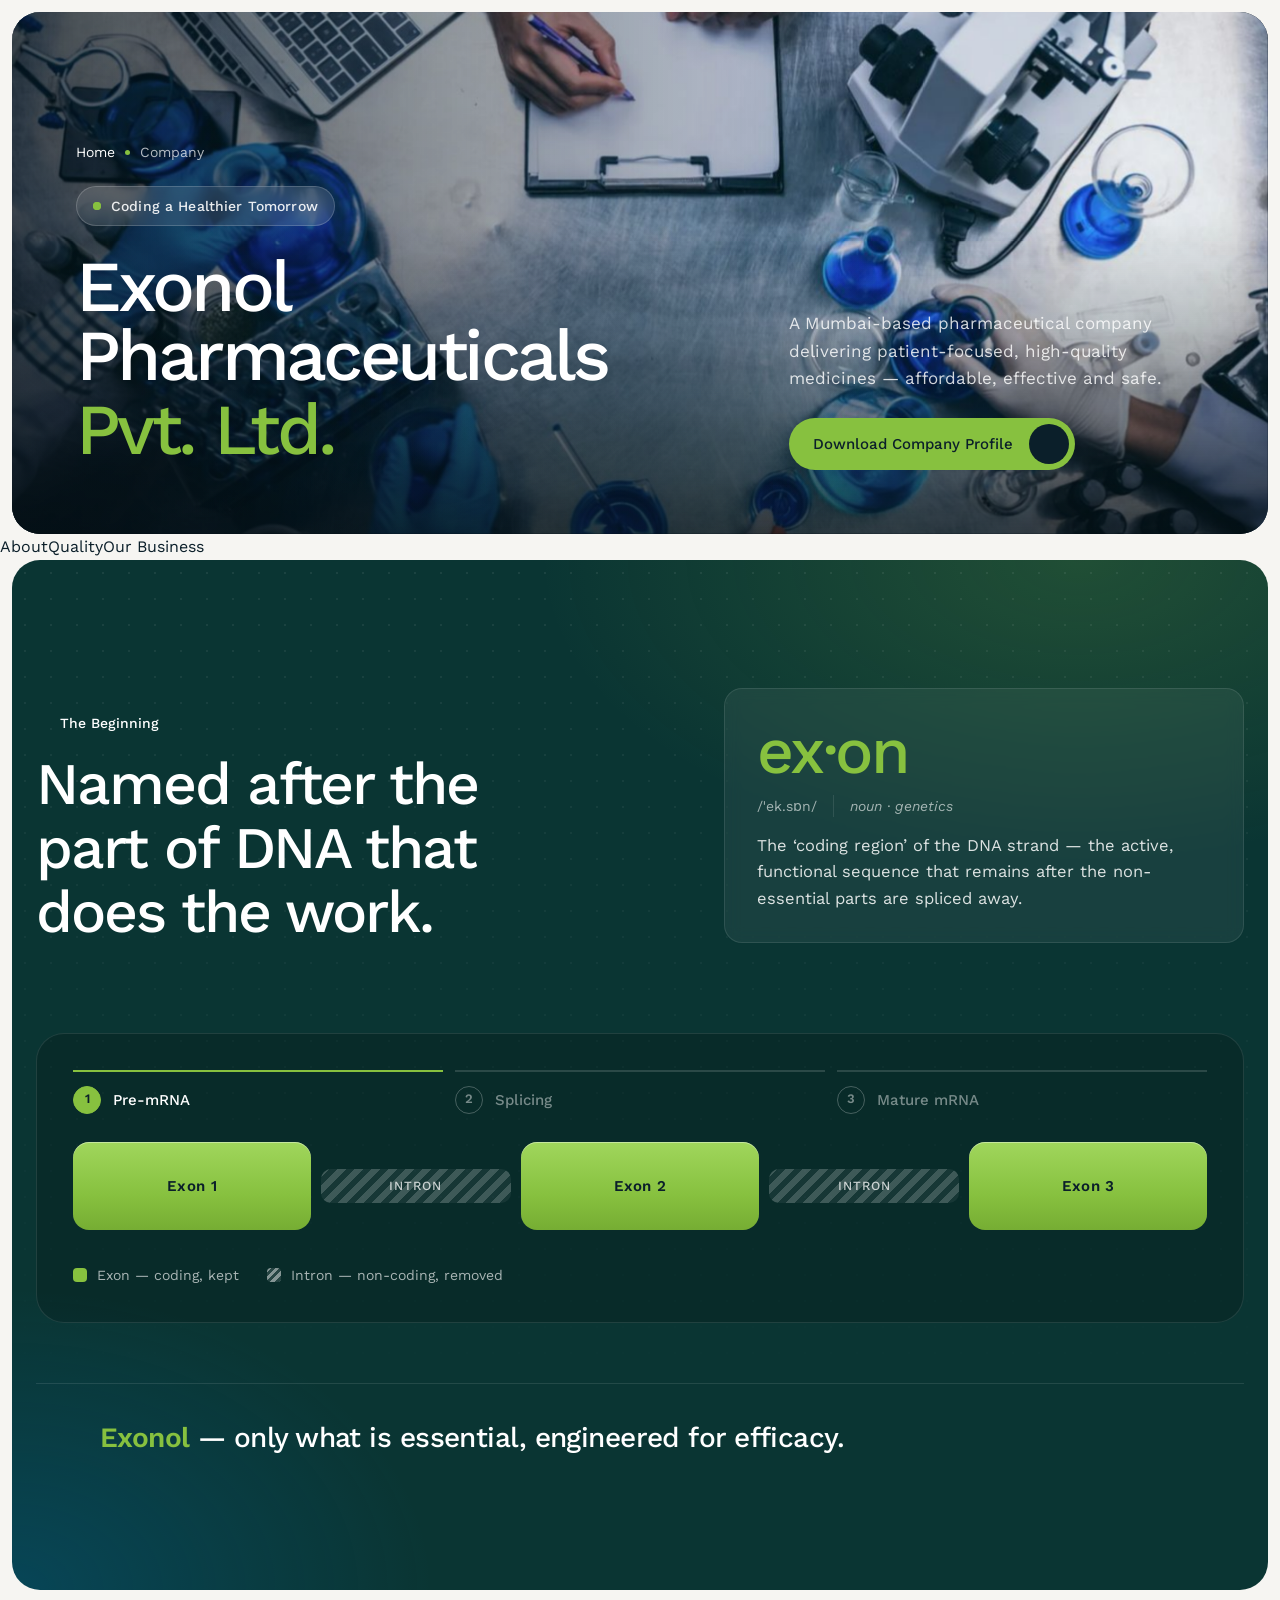
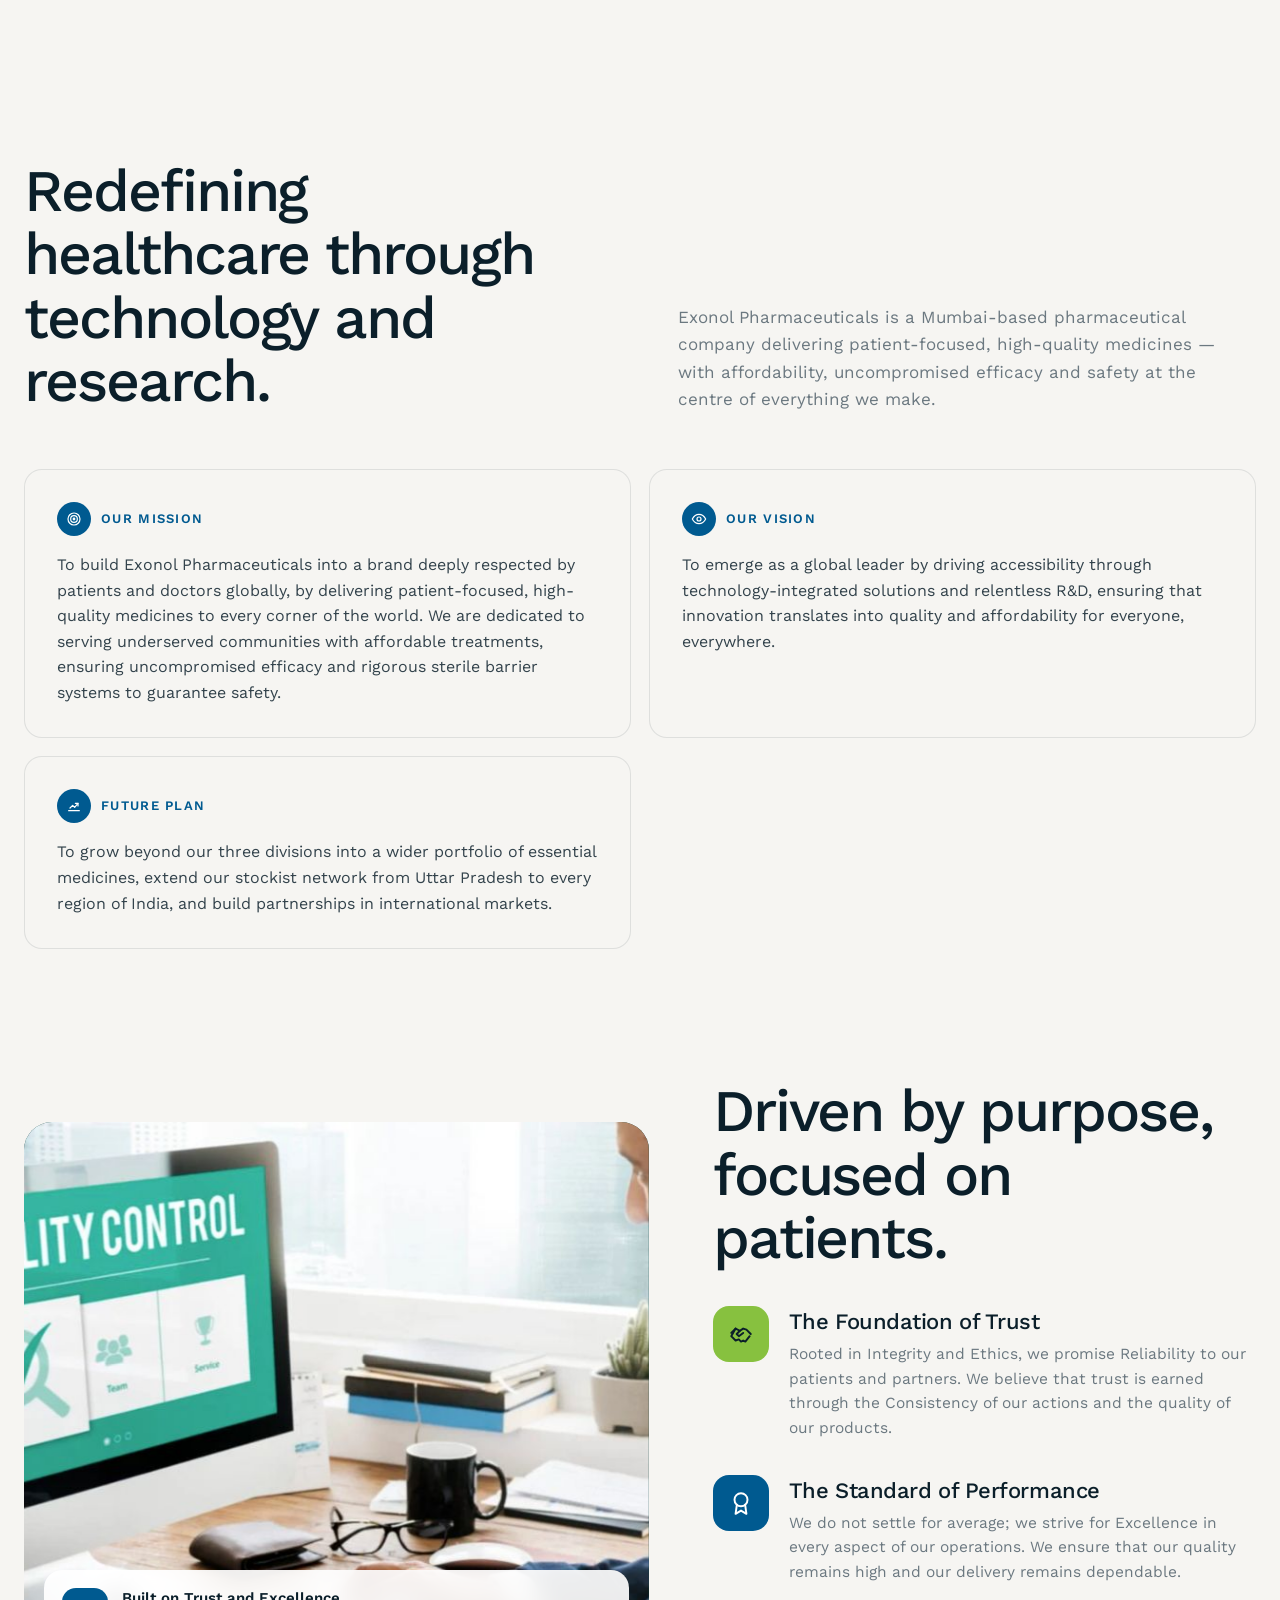
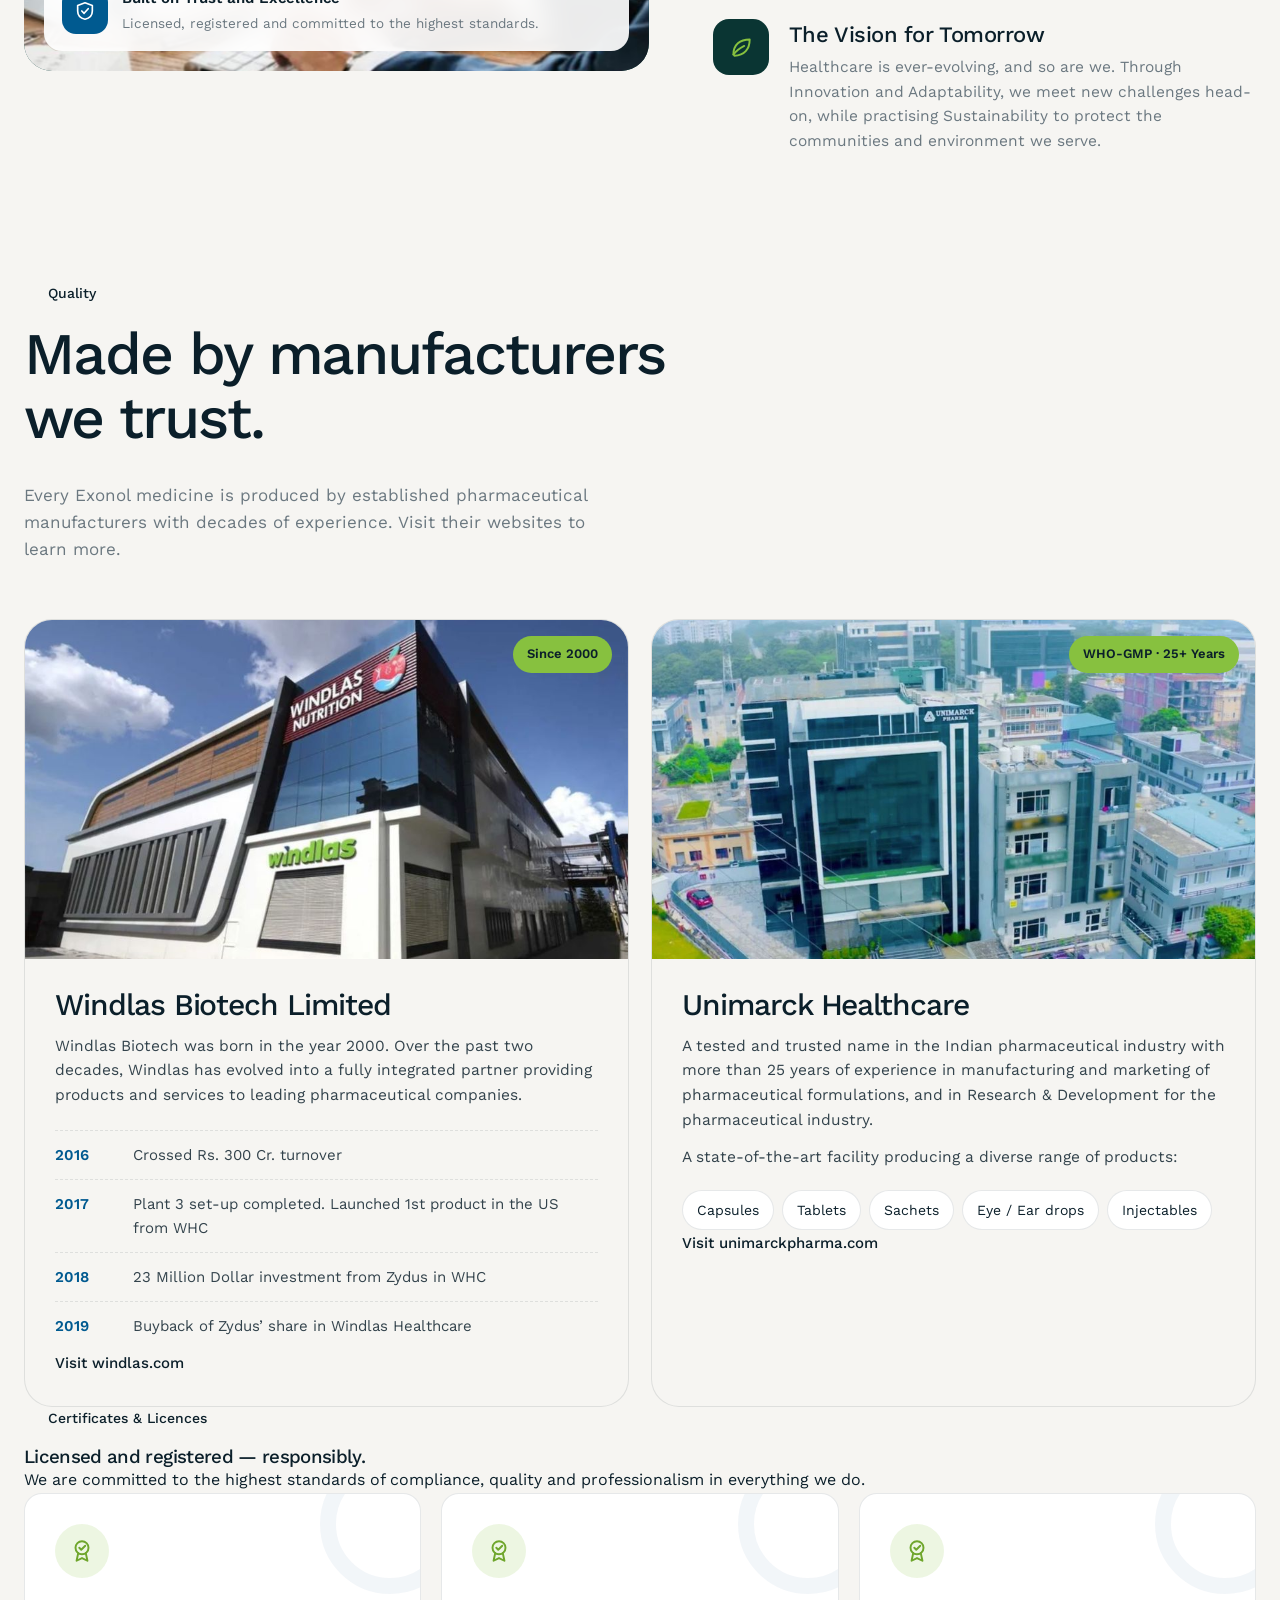
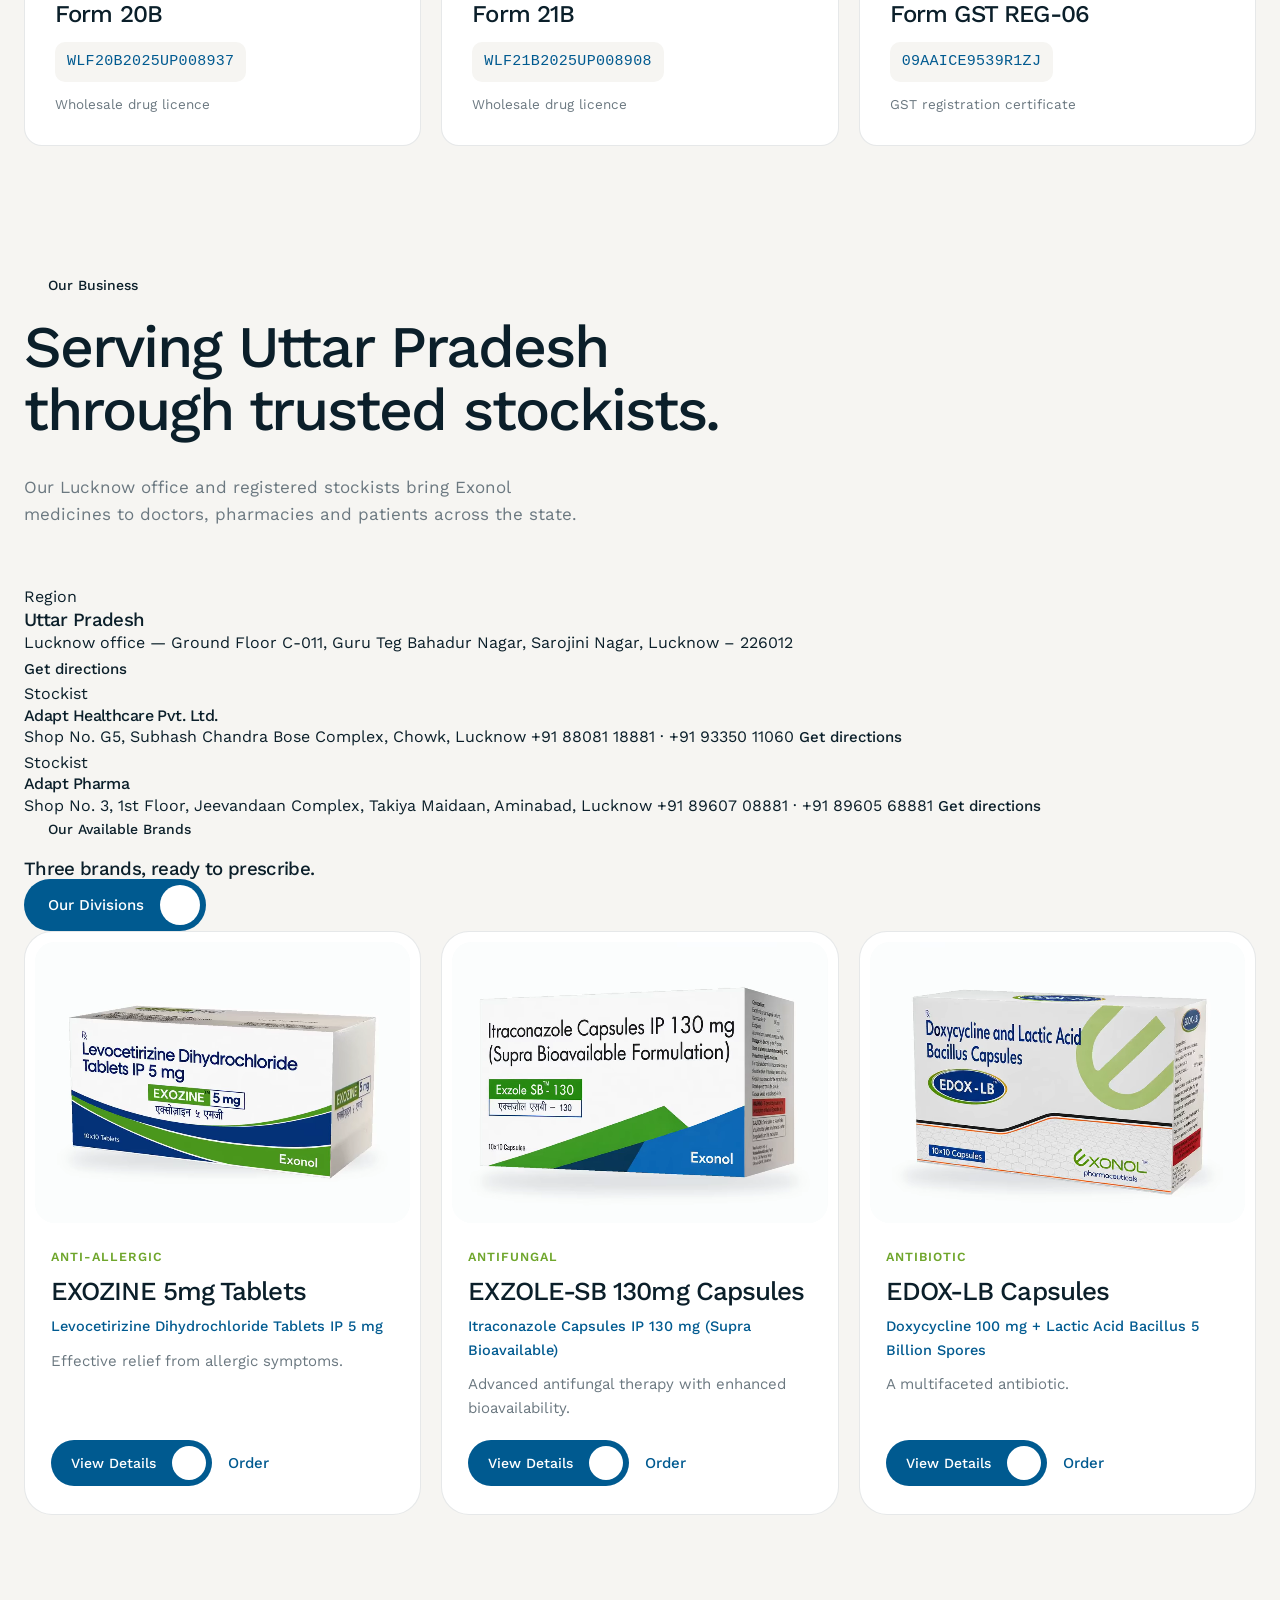
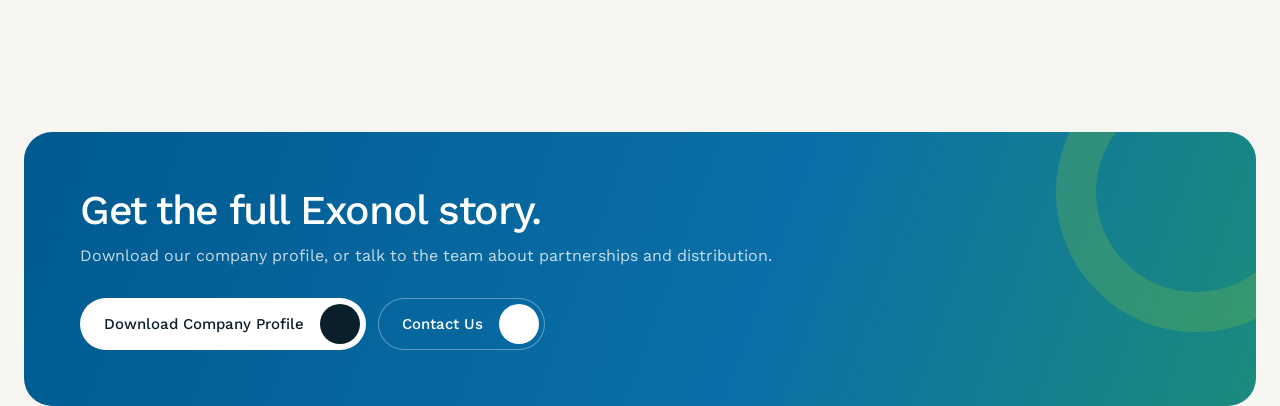
==== commit ea607c22: "Website v4: Company, Divisions, International, Careers pages, chatbot, WhatsApp" ====
--- a/about.html
+++ b/about.html
@@ -1,261 +1,6 @@
 <!doctype html>
 <html lang="en">
-<head><meta charset="utf-8"><meta name="viewport" content="width=device-width, initial-scale=1"><title>About Us — Exonol Pharmaceuticals</title><meta name="description" content="Who we are: mission, vision, values, manufacturing network and licences of Exonol Pharmaceuticals."><meta name="theme-color" content="#005A90"><link rel="icon" href="assets/img/mark.svg" type="image/svg+xml"><link rel="preconnect" href="https://fonts.googleapis.com"><link rel="preconnect" href="https://fonts.gstatic.com" crossorigin><link href="https://fonts.googleapis.com/css2?family=Work+Sans:wght@300;400;500;600;700&display=swap" rel="stylesheet"><link rel="stylesheet" href="assets/css/style.css"></head>
-<body class="page-about">
-<header class="site-header over-hero">
-  <div class="wrap hdr">
-    <a class="brand" href="index.html" aria-label="Exonol Pharmaceuticals — Home"><svg viewBox="0 0 103 38" role="img" aria-label="Exonol Pharmaceuticals"><path class="lg" d="M7.0,17.5c-0.3,0.2-0.2,0.7,0.1,0.9c0.3,0.1,0.7,0.3,1.0,0.4 c0.6,0.1,1.3,0.2,1.9,0.2c0.6-0.0,1.3-0.1,1.9-0.4c0.6-0.2,1.2-0.6,1.7-1.1l6.6-6.1l1.6,1.8l-6.6,6.1 c-0.8,0.7-1.7,1.3-2.7,1.7c-1.0,0.3-2.1,0.5-3.2,0.5c-1.1-0.0-2.1-0.2-3.1-0.7c-1-0.4-1.8-1.1-2.6-1.9 s-1.3-1.7-1.7-2.7c-0.3-1.0-0.5-2.1-0.5-3.2c0.0-1.1,0.2-2.1,0.7-3.1c0.4-1,1.0-1.8,1.9-2.6L10.7,1l1.7,1.8 L5.8,9c-0.5,0.4-0.9,1.0-1.2,1.6c-0.3,0.6-0.4,1.2-0.5,1.8c-0.0,0.6-0.0,1.2,0.0,1.9 c0.0,0.3,0.1,0.7,0.3,1.0c0.1,0.4,0.6,0.5,0.9,0.2l9.0-8.4l1.6,1.8L7.0,17.5z M30.9,15.4l5.8,6.3h-2.7l-4.4-4.7c-0.2-0.2-0.6-0.2-0.9,0l-4.4,4.7H21.6l5.8-6.3 c0.2-0.2,0.2-0.6,0-0.8l-5.8-6.3h2.7l4.4,4.7c0.2,0.2,0.6,0.2,0.9,0l4.4-4.7h2.7l-5.8,6.3 C30.7,14.8,30.7,15.1,30.9,15.4z M45.2,8.2c0.8,0,1.7,0.1,2.5,0.5c0.8,0.3,1.5,0.8,2.1,1.4 c0.6,0.6,1.1,1.3,1.4,2.1c0.3,0.8,0.5,1.6,0.5,2.5s-0.1,1.7-0.5,2.5c-0.3,0.8-0.8,1.5-1.4,2.1 c-0.6,0.6-1.3,1.1-2.1,1.4c-0.8,0.3-1.6,0.5-2.5,0.5h-2.2c-0.8,0-1.7-0.1-2.5-0.5 c-0.8-0.3-1.5-0.8-2.1-1.4c-0.6-0.6-1.1-1.3-1.4-2.1c-0.3-0.8-0.5-1.6-0.5-2.5s0.1-1.7,0.5-2.5 c0.3-0.8,0.8-1.5,1.4-2.1c0.6-0.6,1.3-1.1,2.1-1.4c0.8-0.3,1.6-0.5,2.5-0.5H45.2z M45.2,19.7 c0.6,0,1.2-0.1,1.8-0.3c0.5-0.2,1.0-0.5,1.5-1.0c0.4-0.4,0.7-0.9,1.0-1.5c0.2-0.5,0.3-1.1,0.3-1.8 c0-0.6-0.1-1.2-0.3-1.8c-0.2-0.5-0.5-1.0-1.0-1.5c-0.4-0.4-0.9-0.7-1.5-1.0c-0.5-0.2-1.1-0.3-1.8-0.3 h-2.2c-0.6,0-1.2,0.1-1.8,0.3c-0.5,0.2-1.0,0.5-1.5,1.0s-0.7,0.9-1.0,1.5c-0.2,0.5-0.3,1.1-0.3,1.8 c0,0.6,0.1,1.2,0.3,1.8c0.2,0.5,0.5,1.0,1.0,1.5c0.4,0.4,0.9,0.7,1.5,1.0c0.5,0.2,1.1,0.3,1.8,0.3H45.2z M67.0,8.2h1.9v11.4c0,0.5-0.1,1.0-0.5,1.4c-0.3,0.3-0.8,0.5-1.4,0.5 c-0.2,0-0.5-0.0-0.8-0.1c-0.2-0.1-0.4-0.2-0.6-0.5l-9.3-10.7v11.4h-1.9V10.2c0-0.2,0.0-0.5,0.1-0.7 c0.1-0.2,0.2-0.4,0.4-0.6c0.1-0.1,0.3-0.3,0.6-0.4c0.2-0.1,0.5-0.1,0.7-0.1c0.1,0,0.4,0.0,0.6,0.1 c0.2,0.0,0.4,0.2,0.5,0.3l9.5,10.9V8.2z M80.0,8.2c0.8,0,1.7,0.1,2.5,0.5c0.8,0.3,1.5,0.8,2.1,1.4 c0.6,0.6,1.1,1.3,1.4,2.1c0.3,0.8,0.5,1.6,0.5,2.5s-0.1,1.7-0.5,2.5c-0.3,0.8-0.8,1.5-1.4,2.1 c-0.6,0.6-1.3,1.1-2.1,1.4c-0.8,0.3-1.6,0.5-2.5,0.5h-2.2c-0.8,0-1.7-0.1-2.5-0.5 c-0.8-0.3-1.5-0.8-2.1-1.4c-0.6-0.6-1.1-1.3-1.4-2.1c-0.3-0.8-0.5-1.6-0.5-2.5s0.1-1.7,0.5-2.5 c0.3-0.8,0.8-1.5,1.4-2.1c0.6-0.6,1.3-1.1,2.1-1.4c0.8-0.3,1.6-0.5,2.5-0.5H80.0z M80.0,19.7 c0.6,0,1.2-0.1,1.8-0.3c0.5-0.2,1.0-0.5,1.5-1.0c0.4-0.4,0.7-0.9,1.0-1.5c0.2-0.5,0.3-1.1,0.3-1.8 c0-0.6-0.1-1.2-0.3-1.8c-0.2-0.5-0.5-1.0-1.0-1.5c-0.4-0.4-0.9-0.7-1.5-1.0c-0.5-0.2-1.1-0.3-1.8-0.3 h-2.2c-0.6,0-1.2,0.1-1.8,0.3c-0.5,0.2-1.0,0.5-1.5,1.0s-0.7,0.9-1.0,1.5c-0.2,0.5-0.3,1.1-0.3,1.8 c0,0.6,0.1,1.2,0.3,1.8c0.2,0.5,0.5,1.0,1.0,1.5c0.4,0.4,0.9,0.7,1.5,1.0c0.5,0.2,1.1,0.3,1.8,0.3H80.0z M101.5,19.7v1.9H91.0c-0.2,0-0.5-0.0-0.7-0.1c-0.2-0.1-0.4-0.2-0.6-0.4 c-0.1-0.1-0.3-0.3-0.4-0.6c-0.1-0.2-0.1-0.5-0.1-0.7V8.2h1.9v11.4H101.5z"/><path class="lb" d="M18.6,35.0c-0.5,0-1.0-0.1-1.4-0.5v1.8c0,0.1-0.0,0.2-0.1,0.3 c-0.1,0.1-0.2,0.1-0.3,0.1s-0.2-0.0-0.3-0.1c-0.0-0.0-0.1-0.2-0.1-0.3v-3.8c0-0.6,0.2-1.2,0.7-1.7 c0.4-0.4,1.0-0.7,1.7-0.7c0.6,0,1.2,0.2,1.7,0.7s0.7,1.0,0.7,1.7c0,0.6-0.2,1.2-0.7,1.7 C19.8,34.7,19.2,35.0,18.6,35.0z M18.6,31c-0.4,0-0.7,0.1-1.0,0.4c-0.2,0.3-0.4,0.6-0.4,1.0 c0,0.4,0.1,0.7,0.4,1.0c0.2,0.3,0.6,0.4,1.0,0.4c0.4,0,0.7-0.1,1.0-0.4s0.4-0.6,0.4-1.0 c0-0.4-0.1-0.7-0.4-1.0S19.0,31,18.6,31z M26.0,34.9c-0.1,0-0.2-0.0-0.3-0.1c-0.0-0.1-0.1-0.2-0.1-0.3v-1.9 c0-0.4-0.1-0.7-0.4-1.0c-0.2-0.3-0.6-0.4-1.0-0.4c-0.4,0-0.7,0.1-1.0,0.4c-0.2,0.3-0.4,0.6-0.4,1.0 l-0.0,2.0c0,0.1-0.0,0.2-0.1,0.3c-0.0,0.0-0.2,0.1-0.3,0.1c-0.1,0-0.2-0.0-0.3-0.1 c-0.0-0.1-0.1-0.2-0.1-0.3v-5.8c0-0.1,0.0-0.2,0.1-0.3s0.2-0.1,0.3-0.1s0.2,0.0,0.3,0.1 c0.1,0.1,0.1,0.2,0.1,0.3v1.8c0.4-0.3,0.9-0.5,1.4-0.5c0.6,0,1.2,0.2,1.7,0.7c0.4,0.4,0.7,1.0,0.7,1.7v1.9 c0,0.1-0.0,0.2-0.1,0.3C26.2,34.8,26.1,34.9,26.0,34.9z M31.4,34.9c-0.2,0-0.4-0.1-0.4-0.5c-0.4,0.3-0.9,0.5-1.5,0.5 c-0.6,0-1.2-0.2-1.7-0.7c-0.4-0.4-0.7-1.0-0.7-1.7c0-0.6,0.2-1.2,0.7-1.7c0.4-0.4,1.0-0.7,1.7-0.7 c0.6,0,1.2,0.2,1.7,0.7c0.4,0.4,0.7,1.0,0.7,1.7v1.9c0,0.1-0.0,0.2-0.1,0.3C31.6,34.9,31.5,34.9,31.4,34.9z M29.4,31c-0.4,0-0.7,0.1-1.0,0.4s-0.4,0.6-0.4,1.0s0.1,0.7,0.4,1.0s0.6,0.4,1.0,0.4 c0.4,0,0.7-0.1,1.0-0.4s0.4-0.6,0.4-1.0s-0.1-0.7-0.4-1.0S29.8,31,29.4,31z M35.5,30.1L35.5,30.1c0.2,0.0,0.3,0.2,0.3,0.4c0,0.1-0.0,0.2-0.1,0.3 c-0.0,0.0-0.1,0.1-0.2,0.1c-0.0,0-0.1,0-0.2,0s-0.2,0-0.2,0c-0.4,0-0.7,0.1-1.0,0.4c-0.3,0.3-0.4,0.6-0.4,1.0 v1.9c0,0.1-0.0,0.2-0.1,0.2s-0.1,0.1-0.2,0.1c-0.1,0-0.2-0.0-0.2-0.1c-0.0-0.0-0.1-0.1-0.1-0.2v-1.9 c0-0.6,0.2-1.2,0.6-1.6c0.4-0.4,0.9-0.7,1.6-0.7h0.1H35.5z M45.1,35c-0.1,0-0.2-0.0-0.3-0.1c-0.0-0.0-0.1-0.1-0.1-0.3v-1.9 c0-0.4-0.1-0.7-0.4-1.0s-0.6-0.4-1.0-0.4c-0.3,0-0.6,0.0-0.8,0.2c-0.2,0.1-0.4,0.4-0.5,0.6 c-0.0,0.1-0.0,0.2-0.0,0.3c0,0.2,0,0.6,0,1.0c0,0.5,0,0.8,0,1.0c0,0.1-0.0,0.2-0.1,0.3 C41.3,34.9,41.2,35,41.0,35c-0.1,0-0.2-0.0-0.3-0.1c-0.1-0.0-0.1-0.2-0.1-0.3v-1.9c0-0.0,0-0.0,0-0.1 c0-0.0,0-0.1,0-0.1c0-0.0-0.0-0.1-0.0-0.3c-0.1-0.3-0.3-0.5-0.5-0.7s-0.5-0.2-0.8-0.2c-0.4,0-0.7,0.1-1.0,0.4 c-0.3,0.2-0.4,0.6-0.4,1.0c0-0.0,0,0.6,0,1.8c0,0.1-0.0,0.2-0.1,0.3c-0.1,0.1-0.2,0.1-0.3,0.1 c-0.1,0-0.2-0.0-0.3-0.1c-0.1-0.0-0.1-0.1-0.1-0.3v-1.9c0-0.6,0.2-1.2,0.7-1.7c0.4-0.4,1.0-0.7,1.7-0.7 c0.8,0,1.5,0.3,2.0,1.0c0.5-0.6,1.1-0.9,1.9-0.9c0.7,0,1.2,0.2,1.7,0.7c0.4,0.4,0.7,1.0,0.7,1.7 c0-0.0,0,0.6,0,1.8c0.0,0.1-0.0,0.2-0.1,0.3S45.2,35,45.1,35z M50.6,34.9c-0.2,0-0.4-0.1-0.4-0.5c-0.4,0.3-0.9,0.5-1.5,0.5 c-0.6,0-1.2-0.2-1.7-0.7c-0.4-0.4-0.7-1.0-0.7-1.7c0-0.6,0.2-1.2,0.7-1.7c0.4-0.4,1.0-0.7,1.7-0.7 c0.6,0,1.2,0.2,1.7,0.7c0.4,0.4,0.7,1.0,0.7,1.7v1.9c0,0.1-0.0,0.2-0.1,0.3C50.9,34.9,50.7,34.9,50.6,34.9z M48.7,31c-0.4,0-0.7,0.1-1.0,0.4s-0.4,0.6-0.4,1.0s0.1,0.7,0.4,1.0s0.6,0.4,1.0,0.4 c0.4,0,0.7-0.1,1.0-0.4s0.4-0.6,0.4-1.0s-0.1-0.7-0.4-1.0S49.1,31,48.7,31z M54.6,30.9c-0.0,0-0.1,0-0.2,0c-0.1,0-0.2,0-0.2,0c-0.4,0-0.7,0.1-1.0,0.4 c-0.2,0.2-0.4,0.6-0.4,1.0c0,0.4,0.1,0.7,0.4,1.0c0.2,0.2,0.6,0.4,1.0,0.4c0.0,0,0.1,0,0.2,0 c0.1,0,0.2,0,0.2,0c0.1,0,0.2,0.0,0.3,0.1c0.1,0.0,0.1,0.2,0.1,0.3c0,0.1-0.0,0.2-0.1,0.3 c-0.0,0.0-0.1,0.1-0.3,0.1c-0.1,0.0-0.3,0.0-0.5,0.0c-0.6,0-1.2-0.2-1.6-0.7c-0.4-0.4-0.7-1.0-0.7-1.7 c0-0.6,0.2-1.2,0.7-1.7c0.4-0.4,1.0-0.7,1.6-0.7h0.5c0.1,0,0.2,0.0,0.3,0.1c0.0,0.0,0.1,0.2,0.1,0.3 s-0.0,0.2-0.1,0.3C54.8,30.9,54.7,30.9,54.6,30.9z M56.8,33c0.1,0.3,0.3,0.5,0.5,0.7c0.2,0.1,0.5,0.2,0.8,0.2c0.0,0,0.1,0,0.3,0 c0.1,0,0.2,0,0.2,0c0.1,0.0,0.2,0.0,0.3,0.1c0.0,0.0,0.1,0.2,0.1,0.3c0,0.2-0.1,0.3-0.3,0.4 c-0.1,0.0-0.3,0.0-0.7,0.0c-0.6,0-1.2-0.2-1.7-0.7c-0.4-0.4-0.7-1.0-0.7-1.7c0-0.6,0.2-1.2,0.7-1.7 c0.4-0.4,1.0-0.7,1.7-0.7c0.5,0,0.9,0.1,1.3,0.4c0.4,0.2,0.7,0.6,0.9,1.1c0.0,0.2,0.1,0.4,0.1,0.7 c0,0.0,0,0.2,0,0.7H56.8z M58.2,31c-0.3,0-0.6,0.0-0.8,0.2c-0.2,0.1-0.4,0.4-0.5,0.7h2.7 C59.3,31.3,58.8,31,58.2,31z M63.6,34.9c-0.6,0-1.2-0.2-1.7-0.7c-0.4-0.4-0.7-1.0-0.7-1.7c0,0.0,0-0.6-0.0-1.8 c0-0.1,0.0-0.2,0.1-0.3c0.0-0.0,0.2-0.1,0.3-0.1c0.1,0,0.2,0.0,0.3,0.1c0.0,0.0,0.1,0.1,0.1,0.3v1.9 c0,0.4,0.1,0.7,0.4,1.0c0.2,0.2,0.6,0.4,1.0,0.4c0.4,0,0.7-0.1,1.0-0.4c0.2-0.2,0.4-0.6,0.4-1.0v-1.8 c0-0.1,0.0-0.2,0.1-0.3c0.0-0.1,0.2-0.1,0.3-0.1c0.1,0,0.2,0.0,0.3,0.1c0.0,0.0,0.1,0.1,0.1,0.3v1.8 c0,0.6-0.2,1.2-0.7,1.7S64.3,34.9,63.6,34.9z M69.7,34.9c-0.2,0.0-0.4,0.0-0.5,0.0c-0.6,0-1.2-0.2-1.6-0.6 c-0.4-0.4-0.7-1.0-0.7-1.7v-3.1c0-0.1,0.0-0.2,0.1-0.3s0.2-0.1,0.3-0.1c0.2,0,0.4,0.1,0.4,0.4 c0.0,0.1,0.0,0.3,0.0,0.6h2.0c0.1,0,0.2,0.0,0.3,0.1c0.0,0.1,0.1,0.2,0.1,0.3c0,0.1-0.0,0.2-0.1,0.3 s-0.2,0.1-0.3,0.1h-2.0v1.4c0,0.4,0.1,0.7,0.4,1.0c0.2,0.2,0.6,0.4,1.0,0.4c0.0,0,0.1,0,0.2,0 c0.1,0,0.2,0,0.2,0c0.1,0,0.2,0.0,0.3,0.1c0.0,0.0,0.1,0.2,0.1,0.3c0,0.1-0.0,0.2-0.1,0.3 S69.8,34.9,69.7,34.9z M71.4,29.5c-0.1,0-0.2-0.0-0.3-0.1c-0.1-0.1-0.1-0.2-0.1-0.3 c0-0.1,0.0-0.2,0.1-0.3c0.1-0.1,0.2-0.1,0.3-0.1c0.1,0,0.2,0.0,0.3,0.1c0.1,0.1,0.1,0.2,0.1,0.3 c0,0.1-0.0,0.2-0.1,0.3C71.6,29.5,71.5,29.5,71.4,29.5z M71.4,34.9c-0.1,0-0.2-0.0-0.3-0.1 c-0.1-0.1-0.1-0.2-0.1-0.3v-3.9c0-0.1,0.0-0.2,0.1-0.3S71.3,30,71.4,30c0.1,0,0.2,0.0,0.3,0.1 c0.1,0.1,0.1,0.2,0.1,0.3v3.9c0,0.1-0.0,0.2-0.1,0.3C71.6,34.8,71.5,34.9,71.4,34.9z M75.4,30.9c-0.0,0-0.1,0-0.2,0c-0.1,0-0.2,0-0.2,0c-0.4,0-0.7,0.1-1.0,0.4 c-0.2,0.2-0.4,0.6-0.4,1.0c0,0.4,0.1,0.7,0.4,1.0c0.2,0.2,0.6,0.4,1.0,0.4c0.0,0,0.1,0,0.2,0 c0.1,0,0.2,0,0.2,0c0.1,0,0.2,0.0,0.3,0.1c0.1,0.0,0.1,0.2,0.1,0.3c0,0.1-0.0,0.2-0.1,0.3 c-0.0,0.0-0.1,0.1-0.3,0.1c-0.1,0.0-0.3,0.0-0.5,0.0c-0.6,0-1.2-0.2-1.6-0.7c-0.4-0.4-0.7-1.0-0.7-1.7 c0-0.6,0.2-1.2,0.7-1.7c0.4-0.4,1.0-0.7,1.6-0.7h0.5c0.1,0,0.2,0.0,0.3,0.1c0.0,0.0,0.1,0.2,0.1,0.3 s-0.0,0.2-0.1,0.3C75.6,30.9,75.5,30.9,75.4,30.9z M80.9,34.9c-0.2,0-0.4-0.1-0.4-0.5c-0.4,0.3-0.9,0.5-1.5,0.5 c-0.6,0-1.2-0.2-1.7-0.7c-0.4-0.4-0.7-1.0-0.7-1.7c0-0.6,0.2-1.2,0.7-1.7c0.4-0.4,1.0-0.7,1.7-0.7 c0.6,0,1.2,0.2,1.7,0.7c0.4,0.4,0.7,1.0,0.7,1.7v1.9c0,0.1-0.0,0.2-0.1,0.3C81.1,34.9,81.0,34.9,80.9,34.9z M78.9,31c-0.4,0-0.7,0.1-1.0,0.4s-0.4,0.6-0.4,1.0s0.1,0.7,0.4,1.0s0.6,0.4,1.0,0.4 c0.4,0,0.7-0.1,1.0-0.4s0.4-0.6,0.4-1.0s-0.1-0.7-0.4-1.0S79.4,31,78.9,31z M82.6,34.9c-0.1,0-0.2-0.0-0.3-0.1c-0.1-0.1-0.1-0.2-0.1-0.3v-5.8 c0-0.1,0.0-0.2,0.1-0.3c0.1-0.0,0.2-0.1,0.3-0.1c0.1,0,0.2,0.0,0.3,0.1c0.1,0.1,0.1,0.2,0.1,0.3v5.8 c0,0.1-0.0,0.2-0.1,0.3C82.8,34.8,82.7,34.9,82.6,34.9z M84.8,34.8h-0.5c-0.1,0-0.2-0.0-0.3-0.1c-0.0-0.0-0.1-0.2-0.1-0.3 c0-0.1,0.0-0.2,0.1-0.3c0.0-0.0,0.1-0.1,0.3-0.1c0.0,0,0.1,0,0.2,0c0.1,0,0.2,0,0.2,0 c0.3,0,0.5-0.0,0.8-0.2s0.4-0.4,0.5-0.7h-2.4v-0.4c0-0.6,0.2-1.2,0.7-1.7c0.4-0.4,1.0-0.7,1.6-0.7h0.5 c0.1,0,0.2,0.0,0.3,0.1c0.0,0.0,0.1,0.2,0.1,0.3s-0.0,0.2-0.1,0.3c-0.0,0.0-0.1,0.1-0.3,0.1 c-0.0,0-0.1,0-0.3,0c-0.1,0-0.2,0-0.2,0c-0.3,0-0.6,0.0-0.8,0.2c-0.2,0.1-0.4,0.4-0.5,0.7h2.4v0.4 c0,0.6-0.2,1.2-0.7,1.7C86.0,34.6,85.5,34.8,84.8,34.8z"/></svg></a>
-    <nav class="pillnav" aria-label="Primary">
-      <span class="indicator" aria-hidden="true"></span>
-      <a href="index.html">Home</a>
-      <a href="about.html" class="active">About Us</a>
-      <a href="medicines.html">Medicines</a>
-      <a href="medicines.html#divisions">Divisions</a>
-      <a href="https://store.exonolpharma.com/" target="_blank" rel="noopener">E-Pharmacy</a>
-    </nav>
-    <a class="hdr-cta " href="contact.html"><span class="ic"><svg viewBox="0 0 24 24" fill="none" stroke="currentColor" stroke-width="2" stroke-linecap="round" stroke-linejoin="round" aria-hidden="true"><path d="M7 17L17 7M8 7h9v9"/></svg></span>Contact Us</a>
-    <button class="burger" aria-label="Open menu" aria-expanded="false"><span></span><span></span><span></span></button>
-  </div>
-</header>
-<div class="drawer" role="dialog" aria-label="Menu">
-  <a href="index.html">Home <svg viewBox="0 0 24 24" fill="none" stroke="currentColor" stroke-width="2" stroke-linecap="round" stroke-linejoin="round" aria-hidden="true"><path d="M7 17L17 7M8 7h9v9"/></svg></a>
-  <a href="about.html" class="active">About Us <svg viewBox="0 0 24 24" fill="none" stroke="currentColor" stroke-width="2" stroke-linecap="round" stroke-linejoin="round" aria-hidden="true"><path d="M7 17L17 7M8 7h9v9"/></svg></a>
-  <a href="medicines.html">Medicines <svg viewBox="0 0 24 24" fill="none" stroke="currentColor" stroke-width="2" stroke-linecap="round" stroke-linejoin="round" aria-hidden="true"><path d="M7 17L17 7M8 7h9v9"/></svg></a>
-  <a href="medicines.html#divisions">Divisions <svg viewBox="0 0 24 24" fill="none" stroke="currentColor" stroke-width="2" stroke-linecap="round" stroke-linejoin="round" aria-hidden="true"><path d="M7 17L17 7M8 7h9v9"/></svg></a>
-  <a href="https://store.exonolpharma.com/" target="_blank" rel="noopener">E-Pharmacy <svg viewBox="0 0 24 24" fill="none" stroke="currentColor" stroke-width="2" stroke-linecap="round" stroke-linejoin="round" aria-hidden="true"><path d="M7 17L17 7M8 7h9v9"/></svg></a>
-  <a class="btn blue" href="contact.html">Contact Us <span class="bubble"><svg viewBox="0 0 24 24" fill="none" stroke="currentColor" stroke-width="2" stroke-linecap="round" stroke-linejoin="round" aria-hidden="true"><path d="M7 17L17 7M8 7h9v9"/></svg></span></a>
-</div>
-
-<main>
-  <section class="hero page-hero">
-    <div class="hero-card">
-      <div class="hero-media"><img src="assets/img/lab.jpg" alt=""></div>
-      <div class="hero-inner">
-        <div>
-          <nav class="crumbs fade-up" aria-label="Breadcrumb"><a href="index.html">Home</a><span class="sep"></span><span>About Us</span></nav>
-          <h1>
-            <span class="line"><span style="--d:.1s">Driven by Purpose,</span></span>
-            <span class="line"><span style="--d:.25s"><em class="accent">Focused on Patients</em></span></span>
-          </h1>
-        </div>
-        <div class="hero-side">
-          <p class="fade-up" style="--d:.6s">At Exonol, trust, performance and future-readiness come together to create healthcare solutions that matter — today and tomorrow.</p>
-          <div class="hero-ctas fade-up" style="--d:.75s">
-            <a class="btn" href="medicines.html">Our Medicines <span class="bubble"><svg viewBox="0 0 24 24" fill="none" stroke="currentColor" stroke-width="2" stroke-linecap="round" stroke-linejoin="round" aria-hidden="true"><path d="M7 17L17 7M8 7h9v9"/></svg></span></a>
-          </div>
-        </div>
-      </div>
-    </div>
-  </section>
-
-  <!-- WHO WE ARE -->
-  <section class="section">
-    <div class="wrap">
-      <div class="intro-split">
-        <div>
-          <span class="label" data-reveal><svg viewBox="0 0 22 23" aria-hidden="true"><path fill="#87C13F" d="M7.0,17.5c-0.3,0.2-0.2,0.7,0.1,0.9c0.3,0.1,0.7,0.3,1.0,0.4 c0.6,0.1,1.3,0.2,1.9,0.2c0.6-0.0,1.3-0.1,1.9-0.4c0.6-0.2,1.2-0.6,1.7-1.1l6.6-6.1l1.6,1.8l-6.6,6.1 c-0.8,0.7-1.7,1.3-2.7,1.7c-1.0,0.3-2.1,0.5-3.2,0.5c-1.1-0.0-2.1-0.2-3.1-0.7c-1-0.4-1.8-1.1-2.6-1.9 s-1.3-1.7-1.7-2.7c-0.3-1.0-0.5-2.1-0.5-3.2c0.0-1.1,0.2-2.1,0.7-3.1c0.4-1,1.0-1.8,1.9-2.6L10.7,1l1.7,1.8 L5.8,9c-0.5,0.4-0.9,1.0-1.2,1.6c-0.3,0.6-0.4,1.2-0.5,1.8c-0.0,0.6-0.0,1.2,0.0,1.9 c0.0,0.3,0.1,0.7,0.3,1.0c0.1,0.4,0.6,0.5,0.9,0.2l9.0-8.4l1.6,1.8L7.0,17.5z"/></svg> Who we are</span>
-          <h2 class="h2" data-reveal>Redefining healthcare through technology and research.</h2>
-        </div>
-        <p class="lead" data-reveal>Exonol Pharmaceuticals is a Mumbai-based pharmaceutical company delivering patient-focused, high-quality medicines — with affordability, uncompromised efficacy and safety at the centre of everything we make.</p>
-      </div>
-      <div class="mv" style="margin-top:0">
-        <div class="mv-card" data-reveal><span class="k"><b><svg viewBox="0 0 24 24" fill="none" stroke="currentColor" stroke-width="1.8" stroke-linecap="round" stroke-linejoin="round" aria-hidden="true"><circle cx="12" cy="12" r="9"/><circle cx="12" cy="12" r="5"/><circle cx="12" cy="12" r="1.2" fill="currentColor"/></svg></b>Our Mission</span><p>To build Exonol Pharmaceuticals into a brand deeply respected by patients and doctors globally, by delivering patient-focused, high-quality medicines to every corner of the world. We are dedicated to serving underserved communities with affordable treatments, ensuring uncompromised efficacy and rigorous sterile barrier systems to guarantee safety.</p></div>
-        <div class="mv-card" data-reveal style="--d:.12s"><span class="k"><b><svg viewBox="0 0 24 24" fill="none" stroke="currentColor" stroke-width="1.8" stroke-linecap="round" stroke-linejoin="round" aria-hidden="true"><path d="M2 12s3.6-7 10-7 10 7 10 7-3.6 7-10 7S2 12 2 12z"/><circle cx="12" cy="12" r="3"/></svg></b>Our Vision</span><p>To emerge as a global leader by driving accessibility through technology-integrated solutions and relentless R&amp;D, ensuring that innovation translates into quality and affordability for everyone, everywhere.</p></div>
-      </div>
-    </div>
-  </section>
-
-  <!-- VALUES -->
-  <section class="section" style="padding-top:0">
-    <div class="wrap">
-      <div class="values-grid">
-        <div class="values-photo" data-reveal="left">
-          <img data-speed="0.08" src="assets/img/quality.jpg" alt="Quality control at Exonol" loading="lazy">
-          <div class="badge"><b><svg viewBox="0 0 24 24" fill="none" stroke="currentColor" stroke-width="1.8" stroke-linecap="round" stroke-linejoin="round" aria-hidden="true"><path d="M12 3l8 3v6c0 5-3.5 8-8 9-4.5-1-8-4-8-9V6z"/><path d="M8.5 12l2.5 2.5 4.5-5"/></svg></b><div><strong>Built on Trust and Excellence</strong><span>Licensed, registered and committed to the highest standards.</span></div></div>
-        </div>
-        <div>
-          <span class="label" data-reveal><svg viewBox="0 0 22 23" aria-hidden="true"><path fill="#87C13F" d="M7.0,17.5c-0.3,0.2-0.2,0.7,0.1,0.9c0.3,0.1,0.7,0.3,1.0,0.4 c0.6,0.1,1.3,0.2,1.9,0.2c0.6-0.0,1.3-0.1,1.9-0.4c0.6-0.2,1.2-0.6,1.7-1.1l6.6-6.1l1.6,1.8l-6.6,6.1 c-0.8,0.7-1.7,1.3-2.7,1.7c-1.0,0.3-2.1,0.5-3.2,0.5c-1.1-0.0-2.1-0.2-3.1-0.7c-1-0.4-1.8-1.1-2.6-1.9 s-1.3-1.7-1.7-2.7c-0.3-1.0-0.5-2.1-0.5-3.2c0.0-1.1,0.2-2.1,0.7-3.1c0.4-1,1.0-1.8,1.9-2.6L10.7,1l1.7,1.8 L5.8,9c-0.5,0.4-0.9,1.0-1.2,1.6c-0.3,0.6-0.4,1.2-0.5,1.8c-0.0,0.6-0.0,1.2,0.0,1.9 c0.0,0.3,0.1,0.7,0.3,1.0c0.1,0.4,0.6,0.5,0.9,0.2l9.0-8.4l1.6,1.8L7.0,17.5z"/></svg> Our Values</span>
-          <h2 class="h2" data-reveal>Built on trust and excellence.</h2>
-          <div class="vlist">
-            <div class="vitem" data-reveal><span class="ic"><svg viewBox="0 0 24 24" fill="none" stroke="currentColor" stroke-width="1.8" stroke-linecap="round" stroke-linejoin="round" aria-hidden="true"><path d="M3 11l4-4 4 2 3-2 3 1 4 4"/><path d="M7 7l-4 7 4 4 3-1 2 2 2-1 2 1 4-5"/><path d="M11 9l-3 3 2 2 4-3"/></svg></span><div><h4>The Foundation of Trust</h4><p>Rooted in Integrity and Ethics, we promise Reliability to our patients and partners. We believe that trust is earned through the Consistency of our actions and the quality of our products.</p></div></div>
-            <div class="vitem" data-reveal><span class="ic"><svg viewBox="0 0 24 24" fill="none" stroke="currentColor" stroke-width="1.8" stroke-linecap="round" stroke-linejoin="round" aria-hidden="true"><circle cx="12" cy="9" r="6"/><path d="M8.2 13.6L7 22l5-3 5 3-1.2-8.4"/></svg></span><div><h4>The Standard of Performance</h4><p>We do not settle for average; we strive for Excellence in every aspect of our operations. We ensure that our quality remains high and our delivery remains dependable.</p></div></div>
-            <div class="vitem" data-reveal><span class="ic"><svg viewBox="0 0 24 24" fill="none" stroke="currentColor" stroke-width="1.8" stroke-linecap="round" stroke-linejoin="round" aria-hidden="true"><path d="M5 19c0-9 6-14 15-14 0 9-5 15-14 15"/><path d="M5 19c3-4 6-6 10-8"/></svg></span><div><h4>The Vision for Tomorrow</h4><p>Healthcare is ever-evolving, and so are we. Through Innovation and Adaptability, we meet new challenges head-on, while practising Sustainability to protect the communities and environment we serve.</p></div></div>
-          </div>
-        </div>
-      </div>
-    </div>
-  </section>
-
-  <!-- ================= THE BEGINNING ================= -->
-  <section class="begin section" id="about">
-    <div class="wrap">
-      <div class="begin-top">
-        <div>
-          <span class="label light" data-reveal><svg viewBox="0 0 22 23" aria-hidden="true"><path fill="#87C13F" d="M7.0,17.5c-0.3,0.2-0.2,0.7,0.1,0.9c0.3,0.1,0.7,0.3,1.0,0.4 c0.6,0.1,1.3,0.2,1.9,0.2c0.6-0.0,1.3-0.1,1.9-0.4c0.6-0.2,1.2-0.6,1.7-1.1l6.6-6.1l1.6,1.8l-6.6,6.1 c-0.8,0.7-1.7,1.3-2.7,1.7c-1.0,0.3-2.1,0.5-3.2,0.5c-1.1-0.0-2.1-0.2-3.1-0.7c-1-0.4-1.8-1.1-2.6-1.9 s-1.3-1.7-1.7-2.7c-0.3-1.0-0.5-2.1-0.5-3.2c0.0-1.1,0.2-2.1,0.7-3.1c0.4-1,1.0-1.8,1.9-2.6L10.7,1l1.7,1.8 L5.8,9c-0.5,0.4-0.9,1.0-1.2,1.6c-0.3,0.6-0.4,1.2-0.5,1.8c-0.0,0.6-0.0,1.2,0.0,1.9 c0.0,0.3,0.1,0.7,0.3,1.0c0.1,0.4,0.6,0.5,0.9,0.2l9.0-8.4l1.6,1.8L7.0,17.5z"/></svg> The Beginning</span>
-          <h2 class="h2" data-reveal>Named after the part of DNA that does the work.</h2>
-        </div>
-        <figure class="dict" data-reveal="right">
-          <div class="dict-word">ex·on</div>
-          <div class="dict-meta"><span>/ˈek.sɒn/</span><span>noun · genetics</span></div>
-          <p>The ‘coding region’ of the DNA strand — the active, functional sequence that remains after the non-essential parts are spliced away.</p>
-        </figure>
-      </div>
-
-      <div class="splice" data-splice>
-        <div class="splice-stage" aria-hidden="true">
-          <span class="on"><b>1</b>Pre-mRNA</span>
-          <span><b>2</b>Splicing</span>
-          <span><b>3</b>Mature mRNA</span>
-        </div>
-        <div class="track" role="img" aria-label="Exons joining as introns are spliced out">
-          <div class="ex">Exon 1</div>
-          <div class="in"><span>Intron</span></div>
-          <div class="ex">Exon 2</div>
-          <div class="in"><span>Intron</span></div>
-          <div class="ex">Exon 3</div>
-        </div>
-        <div class="splice-foot">
-          <span><i class="k ex-k"></i>Exon — coding, kept</span>
-          <span><i class="k in-k"></i>Intron — non-coding, removed</span>
-          <span class="out">Expresses proteins <svg viewBox="0 0 24 24" fill="none" stroke="currentColor" stroke-width="2" stroke-linecap="round" stroke-linejoin="round" aria-hidden="true"><path d="M5 12h14M13 6l6 6-6 6"/></svg></span>
-        </div>
-      </div>
-
-      <div class="begin-cols">
-        <p data-reveal>The Exon is the <strong>‘coding region’</strong> of the DNA strand. It is the active, functional sequence that remains after the non-essential parts are spliced away. The Exon is what expresses proteins; it is the biological engine that builds and sustains life.</p>
-        <p data-reveal style="--d:.1s">At Exonol Pharmaceuticals, we derive our name from this fundamental biological truth. We believe in stripping away the non-essential to focus purely on efficacy and results. We view our medicines as the vital tools that help the human body function exactly as its healthiest genetic code intended.</p>
-      </div>
-
-      <div class="begin-sign" data-reveal>
-        <svg viewBox="0 0 22 23" aria-hidden="true"><path fill="#87C13F" d="M7.0,17.5c-0.3,0.2-0.2,0.7,0.1,0.9c0.3,0.1,0.7,0.3,1.0,0.4 c0.6,0.1,1.3,0.2,1.9,0.2c0.6-0.0,1.3-0.1,1.9-0.4c0.6-0.2,1.2-0.6,1.7-1.1l6.6-6.1l1.6,1.8l-6.6,6.1 c-0.8,0.7-1.7,1.3-2.7,1.7c-1.0,0.3-2.1,0.5-3.2,0.5c-1.1-0.0-2.1-0.2-3.1-0.7c-1-0.4-1.8-1.1-2.6-1.9 s-1.3-1.7-1.7-2.7c-0.3-1.0-0.5-2.1-0.5-3.2c0.0-1.1,0.2-2.1,0.7-3.1c0.4-1,1.0-1.8,1.9-2.6L10.7,1l1.7,1.8 L5.8,9c-0.5,0.4-0.9,1.0-1.2,1.6c-0.3,0.6-0.4,1.2-0.5,1.8c-0.0,0.6-0.0,1.2,0.0,1.9 c0.0,0.3,0.1,0.7,0.3,1.0c0.1,0.4,0.6,0.5,0.9,0.2l9.0-8.4l1.6,1.8L7.0,17.5z"/></svg>
-        <p><b>Exonol</b> — only what is essential, engineered for efficacy.</p>
-      </div>
-    </div>
-  </section>
-
-
-  <!-- PARTNERS -->
-  <section class="section">
-    <div class="wrap">
-      <div class="sec-head">
-        <div>
-          <span class="label" data-reveal><svg viewBox="0 0 22 23" aria-hidden="true"><path fill="#87C13F" d="M7.0,17.5c-0.3,0.2-0.2,0.7,0.1,0.9c0.3,0.1,0.7,0.3,1.0,0.4 c0.6,0.1,1.3,0.2,1.9,0.2c0.6-0.0,1.3-0.1,1.9-0.4c0.6-0.2,1.2-0.6,1.7-1.1l6.6-6.1l1.6,1.8l-6.6,6.1 c-0.8,0.7-1.7,1.3-2.7,1.7c-1.0,0.3-2.1,0.5-3.2,0.5c-1.1-0.0-2.1-0.2-3.1-0.7c-1-0.4-1.8-1.1-2.6-1.9 s-1.3-1.7-1.7-2.7c-0.3-1.0-0.5-2.1-0.5-3.2c0.0-1.1,0.2-2.1,0.7-3.1c0.4-1,1.0-1.8,1.9-2.6L10.7,1l1.7,1.8 L5.8,9c-0.5,0.4-0.9,1.0-1.2,1.6c-0.3,0.6-0.4,1.2-0.5,1.8c-0.0,0.6-0.0,1.2,0.0,1.9 c0.0,0.3,0.1,0.7,0.3,1.0c0.1,0.4,0.6,0.5,0.9,0.2l9.0-8.4l1.6,1.8L7.0,17.5z"/></svg> Experienced</span>
-          <h2 class="h2" data-reveal>Here’s how we got started.</h2>
-        </div>
-        <p class="lead" data-reveal>A highly dedicated team, supported by our extensive network of trusted professionals and established pharmaceutical manufacturers.</p>
-      </div>
-      <div class="p-grid">
-        <article class="p-card" data-reveal>
-          <div class="ph"><img src="assets/img/windlas.jpg" alt="Windlas Biotech facility" loading="lazy"><span class="yr">Since 2000</span></div>
-          <div class="in">
-            <h3>Windlas Biotech Limited</h3>
-            <p>Windlas Biotech was born in the year 2000. Over the past two decades, Windlas has evolved into a fully integrated partner providing products and services to leading pharmaceutical companies.</p>
-            <ul class="tl">
-              <li><b>2016</b>Crossed Rs. 300 Cr. turnover</li>
-              <li><b>2017</b>Plant 3 set-up completed. Launched 1st product in the US from WHC</li>
-              <li><b>2018</b>23 Million Dollar investment from Zydus in WHC</li>
-              <li><b>2019</b>Buyback of Zydus’ share in Windlas Healthcare</li>
-            </ul>
-          </div>
-        </article>
-        <article class="p-card" data-reveal style="--d:.12s">
-          <div class="ph"><img src="assets/img/unimarck.jpg" alt="Unimarck Pharma building" loading="lazy"><span class="yr">25+ Years</span></div>
-          <div class="in">
-            <h3>Unimarck Healthcare</h3>
-            <p>A tested and trusted name in the Indian pharmaceutical industry with more than 25 years of experience in manufacturing and marketing of pharmaceutical formulations, and in Research &amp; Development for the pharmaceutical industry.</p>
-            <p style="margin-top:12px">A state-of-the-art facility for the manufacturing of pharmaceutical formulations, producing a diverse range of products:</p>
-            <div class="formats"><span>Capsules</span><span>Tablets</span><span>Sachets</span><span>Eye / Ear drops</span><span>Injectables</span></div>
-          </div>
-        </article>
-      </div>
-    </div>
-  </section>
-
-  <!-- LICENSES -->
-  <section class="section" id="licenses" style="padding-top:0">
-    <div class="wrap">
-      <div class="sec-head">
-        <div>
-          <span class="label" data-reveal><svg viewBox="0 0 22 23" aria-hidden="true"><path fill="#87C13F" d="M7.0,17.5c-0.3,0.2-0.2,0.7,0.1,0.9c0.3,0.1,0.7,0.3,1.0,0.4 c0.6,0.1,1.3,0.2,1.9,0.2c0.6-0.0,1.3-0.1,1.9-0.4c0.6-0.2,1.2-0.6,1.7-1.1l6.6-6.1l1.6,1.8l-6.6,6.1 c-0.8,0.7-1.7,1.3-2.7,1.7c-1.0,0.3-2.1,0.5-3.2,0.5c-1.1-0.0-2.1-0.2-3.1-0.7c-1-0.4-1.8-1.1-2.6-1.9 s-1.3-1.7-1.7-2.7c-0.3-1.0-0.5-2.1-0.5-3.2c0.0-1.1,0.2-2.1,0.7-3.1c0.4-1,1.0-1.8,1.9-2.6L10.7,1l1.7,1.8 L5.8,9c-0.5,0.4-0.9,1.0-1.2,1.6c-0.3,0.6-0.4,1.2-0.5,1.8c-0.0,0.6-0.0,1.2,0.0,1.9 c0.0,0.3,0.1,0.7,0.3,1.0c0.1,0.4,0.6,0.5,0.9,0.2l9.0-8.4l1.6,1.8L7.0,17.5z"/></svg> Certificates &amp; Licenses</span>
-          <h2 class="h2" data-reveal>Redefining pharmaceutical care — responsibly.</h2>
-        </div>
-        <p class="lead" data-reveal>We are a licensed and registered company, committed to maintaining the highest standards of compliance, quality and professionalism in everything we do.</p>
-      </div>
-      <div class="lic-grid">
-        <div class="lic" data-reveal><span class="seal"><svg viewBox="0 0 24 24" fill="none" stroke="currentColor" stroke-width="1.8" stroke-linecap="round" stroke-linejoin="round" aria-hidden="true"><circle cx="12" cy="9" r="6"/><path d="M9.5 9l1.8 1.8L15 7.2"/><path d="M8.5 14L7 21l5-2.5L17 21l-1.5-7"/></svg></span><h4>Form 20B</h4><code>WLF20B2025UP008937</code><small>Wholesale drug licence</small></div>
-        <div class="lic" data-reveal style="--d:.1s"><span class="seal"><svg viewBox="0 0 24 24" fill="none" stroke="currentColor" stroke-width="1.8" stroke-linecap="round" stroke-linejoin="round" aria-hidden="true"><circle cx="12" cy="9" r="6"/><path d="M9.5 9l1.8 1.8L15 7.2"/><path d="M8.5 14L7 21l5-2.5L17 21l-1.5-7"/></svg></span><h4>Form 21B</h4><code>WLF21B2025UP008908</code><small>Wholesale drug licence</small></div>
-        <div class="lic" data-reveal style="--d:.2s"><span class="seal"><svg viewBox="0 0 24 24" fill="none" stroke="currentColor" stroke-width="1.8" stroke-linecap="round" stroke-linejoin="round" aria-hidden="true"><circle cx="12" cy="9" r="6"/><path d="M9.5 9l1.8 1.8L15 7.2"/><path d="M8.5 14L7 21l5-2.5L17 21l-1.5-7"/></svg></span><h4>Form GST REG-06</h4><code>09AAICE9539R1ZJ</code><small>GST registration certificate</small></div>
-      </div>
-    </div>
-  </section>
-
-  <section class="section cta-sec">
-    <div class="wrap">
-      <div class="cta-band" data-reveal>
-        <div><h3>Have a question about our medicines?</h3><p>Call +91 73930 44779 or write to contact@exonolpharma.com — we respond within one business day.</p></div>
-        <div class="hero-ctas">
-          <a class="btn white" href="contact.html">Contact Us <span class="bubble"><svg viewBox="0 0 24 24" fill="none" stroke="currentColor" stroke-width="2" stroke-linecap="round" stroke-linejoin="round" aria-hidden="true"><path d="M7 17L17 7M8 7h9v9"/></svg></span></a>
-          <a class="btn ghost" href="https://store.exonolpharma.com/" target="_blank" rel="noopener">E-Pharmacy <span class="bubble"><svg viewBox="0 0 24 24" fill="none" stroke="currentColor" stroke-width="2" stroke-linecap="round" stroke-linejoin="round" aria-hidden="true"><path d="M7 17L17 7M8 7h9v9"/></svg></span></a>
-        </div>
-      </div>
-    </div>
-  </section>
-
-</main>
-<footer class="site-footer">
-  <div class="fbg"><video class="fv" muted loop playsinline preload="metadata" poster="assets/img/hero-poster.jpg" aria-hidden="true"><source src="assets/video/exonol-dna.webm" type="video/webm"><source src="assets/video/exonol-dna.mp4" type="video/mp4"></video></div>
-  <div class="fcard">
-    <div class="fcols">
-      <div class="fcol">
-        <a class="fbrand" href="index.html" aria-label="Exonol Pharmaceuticals"><svg viewBox="0 0 103 38" role="img" aria-label="Exonol Pharmaceuticals"><path class="lg" d="M7.0,17.5c-0.3,0.2-0.2,0.7,0.1,0.9c0.3,0.1,0.7,0.3,1.0,0.4 c0.6,0.1,1.3,0.2,1.9,0.2c0.6-0.0,1.3-0.1,1.9-0.4c0.6-0.2,1.2-0.6,1.7-1.1l6.6-6.1l1.6,1.8l-6.6,6.1 c-0.8,0.7-1.7,1.3-2.7,1.7c-1.0,0.3-2.1,0.5-3.2,0.5c-1.1-0.0-2.1-0.2-3.1-0.7c-1-0.4-1.8-1.1-2.6-1.9 s-1.3-1.7-1.7-2.7c-0.3-1.0-0.5-2.1-0.5-3.2c0.0-1.1,0.2-2.1,0.7-3.1c0.4-1,1.0-1.8,1.9-2.6L10.7,1l1.7,1.8 L5.8,9c-0.5,0.4-0.9,1.0-1.2,1.6c-0.3,0.6-0.4,1.2-0.5,1.8c-0.0,0.6-0.0,1.2,0.0,1.9 c0.0,0.3,0.1,0.7,0.3,1.0c0.1,0.4,0.6,0.5,0.9,0.2l9.0-8.4l1.6,1.8L7.0,17.5z M30.9,15.4l5.8,6.3h-2.7l-4.4-4.7c-0.2-0.2-0.6-0.2-0.9,0l-4.4,4.7H21.6l5.8-6.3 c0.2-0.2,0.2-0.6,0-0.8l-5.8-6.3h2.7l4.4,4.7c0.2,0.2,0.6,0.2,0.9,0l4.4-4.7h2.7l-5.8,6.3 C30.7,14.8,30.7,15.1,30.9,15.4z M45.2,8.2c0.8,0,1.7,0.1,2.5,0.5c0.8,0.3,1.5,0.8,2.1,1.4 c0.6,0.6,1.1,1.3,1.4,2.1c0.3,0.8,0.5,1.6,0.5,2.5s-0.1,1.7-0.5,2.5c-0.3,0.8-0.8,1.5-1.4,2.1 c-0.6,0.6-1.3,1.1-2.1,1.4c-0.8,0.3-1.6,0.5-2.5,0.5h-2.2c-0.8,0-1.7-0.1-2.5-0.5 c-0.8-0.3-1.5-0.8-2.1-1.4c-0.6-0.6-1.1-1.3-1.4-2.1c-0.3-0.8-0.5-1.6-0.5-2.5s0.1-1.7,0.5-2.5 c0.3-0.8,0.8-1.5,1.4-2.1c0.6-0.6,1.3-1.1,2.1-1.4c0.8-0.3,1.6-0.5,2.5-0.5H45.2z M45.2,19.7 c0.6,0,1.2-0.1,1.8-0.3c0.5-0.2,1.0-0.5,1.5-1.0c0.4-0.4,0.7-0.9,1.0-1.5c0.2-0.5,0.3-1.1,0.3-1.8 c0-0.6-0.1-1.2-0.3-1.8c-0.2-0.5-0.5-1.0-1.0-1.5c-0.4-0.4-0.9-0.7-1.5-1.0c-0.5-0.2-1.1-0.3-1.8-0.3 h-2.2c-0.6,0-1.2,0.1-1.8,0.3c-0.5,0.2-1.0,0.5-1.5,1.0s-0.7,0.9-1.0,1.5c-0.2,0.5-0.3,1.1-0.3,1.8 c0,0.6,0.1,1.2,0.3,1.8c0.2,0.5,0.5,1.0,1.0,1.5c0.4,0.4,0.9,0.7,1.5,1.0c0.5,0.2,1.1,0.3,1.8,0.3H45.2z M67.0,8.2h1.9v11.4c0,0.5-0.1,1.0-0.5,1.4c-0.3,0.3-0.8,0.5-1.4,0.5 c-0.2,0-0.5-0.0-0.8-0.1c-0.2-0.1-0.4-0.2-0.6-0.5l-9.3-10.7v11.4h-1.9V10.2c0-0.2,0.0-0.5,0.1-0.7 c0.1-0.2,0.2-0.4,0.4-0.6c0.1-0.1,0.3-0.3,0.6-0.4c0.2-0.1,0.5-0.1,0.7-0.1c0.1,0,0.4,0.0,0.6,0.1 c0.2,0.0,0.4,0.2,0.5,0.3l9.5,10.9V8.2z M80.0,8.2c0.8,0,1.7,0.1,2.5,0.5c0.8,0.3,1.5,0.8,2.1,1.4 c0.6,0.6,1.1,1.3,1.4,2.1c0.3,0.8,0.5,1.6,0.5,2.5s-0.1,1.7-0.5,2.5c-0.3,0.8-0.8,1.5-1.4,2.1 c-0.6,0.6-1.3,1.1-2.1,1.4c-0.8,0.3-1.6,0.5-2.5,0.5h-2.2c-0.8,0-1.7-0.1-2.5-0.5 c-0.8-0.3-1.5-0.8-2.1-1.4c-0.6-0.6-1.1-1.3-1.4-2.1c-0.3-0.8-0.5-1.6-0.5-2.5s0.1-1.7,0.5-2.5 c0.3-0.8,0.8-1.5,1.4-2.1c0.6-0.6,1.3-1.1,2.1-1.4c0.8-0.3,1.6-0.5,2.5-0.5H80.0z M80.0,19.7 c0.6,0,1.2-0.1,1.8-0.3c0.5-0.2,1.0-0.5,1.5-1.0c0.4-0.4,0.7-0.9,1.0-1.5c0.2-0.5,0.3-1.1,0.3-1.8 c0-0.6-0.1-1.2-0.3-1.8c-0.2-0.5-0.5-1.0-1.0-1.5c-0.4-0.4-0.9-0.7-1.5-1.0c-0.5-0.2-1.1-0.3-1.8-0.3 h-2.2c-0.6,0-1.2,0.1-1.8,0.3c-0.5,0.2-1.0,0.5-1.5,1.0s-0.7,0.9-1.0,1.5c-0.2,0.5-0.3,1.1-0.3,1.8 c0,0.6,0.1,1.2,0.3,1.8c0.2,0.5,0.5,1.0,1.0,1.5c0.4,0.4,0.9,0.7,1.5,1.0c0.5,0.2,1.1,0.3,1.8,0.3H80.0z M101.5,19.7v1.9H91.0c-0.2,0-0.5-0.0-0.7-0.1c-0.2-0.1-0.4-0.2-0.6-0.4 c-0.1-0.1-0.3-0.3-0.4-0.6c-0.1-0.2-0.1-0.5-0.1-0.7V8.2h1.9v11.4H101.5z"/><path fill="#fff" d="M18.6,35.0c-0.5,0-1.0-0.1-1.4-0.5v1.8c0,0.1-0.0,0.2-0.1,0.3 c-0.1,0.1-0.2,0.1-0.3,0.1s-0.2-0.0-0.3-0.1c-0.0-0.0-0.1-0.2-0.1-0.3v-3.8c0-0.6,0.2-1.2,0.7-1.7 c0.4-0.4,1.0-0.7,1.7-0.7c0.6,0,1.2,0.2,1.7,0.7s0.7,1.0,0.7,1.7c0,0.6-0.2,1.2-0.7,1.7 C19.8,34.7,19.2,35.0,18.6,35.0z M18.6,31c-0.4,0-0.7,0.1-1.0,0.4c-0.2,0.3-0.4,0.6-0.4,1.0 c0,0.4,0.1,0.7,0.4,1.0c0.2,0.3,0.6,0.4,1.0,0.4c0.4,0,0.7-0.1,1.0-0.4s0.4-0.6,0.4-1.0 c0-0.4-0.1-0.7-0.4-1.0S19.0,31,18.6,31z M26.0,34.9c-0.1,0-0.2-0.0-0.3-0.1c-0.0-0.1-0.1-0.2-0.1-0.3v-1.9 c0-0.4-0.1-0.7-0.4-1.0c-0.2-0.3-0.6-0.4-1.0-0.4c-0.4,0-0.7,0.1-1.0,0.4c-0.2,0.3-0.4,0.6-0.4,1.0 l-0.0,2.0c0,0.1-0.0,0.2-0.1,0.3c-0.0,0.0-0.2,0.1-0.3,0.1c-0.1,0-0.2-0.0-0.3-0.1 c-0.0-0.1-0.1-0.2-0.1-0.3v-5.8c0-0.1,0.0-0.2,0.1-0.3s0.2-0.1,0.3-0.1s0.2,0.0,0.3,0.1 c0.1,0.1,0.1,0.2,0.1,0.3v1.8c0.4-0.3,0.9-0.5,1.4-0.5c0.6,0,1.2,0.2,1.7,0.7c0.4,0.4,0.7,1.0,0.7,1.7v1.9 c0,0.1-0.0,0.2-0.1,0.3C26.2,34.8,26.1,34.9,26.0,34.9z M31.4,34.9c-0.2,0-0.4-0.1-0.4-0.5c-0.4,0.3-0.9,0.5-1.5,0.5 c-0.6,0-1.2-0.2-1.7-0.7c-0.4-0.4-0.7-1.0-0.7-1.7c0-0.6,0.2-1.2,0.7-1.7c0.4-0.4,1.0-0.7,1.7-0.7 c0.6,0,1.2,0.2,1.7,0.7c0.4,0.4,0.7,1.0,0.7,1.7v1.9c0,0.1-0.0,0.2-0.1,0.3C31.6,34.9,31.5,34.9,31.4,34.9z M29.4,31c-0.4,0-0.7,0.1-1.0,0.4s-0.4,0.6-0.4,1.0s0.1,0.7,0.4,1.0s0.6,0.4,1.0,0.4 c0.4,0,0.7-0.1,1.0-0.4s0.4-0.6,0.4-1.0s-0.1-0.7-0.4-1.0S29.8,31,29.4,31z M35.5,30.1L35.5,30.1c0.2,0.0,0.3,0.2,0.3,0.4c0,0.1-0.0,0.2-0.1,0.3 c-0.0,0.0-0.1,0.1-0.2,0.1c-0.0,0-0.1,0-0.2,0s-0.2,0-0.2,0c-0.4,0-0.7,0.1-1.0,0.4c-0.3,0.3-0.4,0.6-0.4,1.0 v1.9c0,0.1-0.0,0.2-0.1,0.2s-0.1,0.1-0.2,0.1c-0.1,0-0.2-0.0-0.2-0.1c-0.0-0.0-0.1-0.1-0.1-0.2v-1.9 c0-0.6,0.2-1.2,0.6-1.6c0.4-0.4,0.9-0.7,1.6-0.7h0.1H35.5z M45.1,35c-0.1,0-0.2-0.0-0.3-0.1c-0.0-0.0-0.1-0.1-0.1-0.3v-1.9 c0-0.4-0.1-0.7-0.4-1.0s-0.6-0.4-1.0-0.4c-0.3,0-0.6,0.0-0.8,0.2c-0.2,0.1-0.4,0.4-0.5,0.6 c-0.0,0.1-0.0,0.2-0.0,0.3c0,0.2,0,0.6,0,1.0c0,0.5,0,0.8,0,1.0c0,0.1-0.0,0.2-0.1,0.3 C41.3,34.9,41.2,35,41.0,35c-0.1,0-0.2-0.0-0.3-0.1c-0.1-0.0-0.1-0.2-0.1-0.3v-1.9c0-0.0,0-0.0,0-0.1 c0-0.0,0-0.1,0-0.1c0-0.0-0.0-0.1-0.0-0.3c-0.1-0.3-0.3-0.5-0.5-0.7s-0.5-0.2-0.8-0.2c-0.4,0-0.7,0.1-1.0,0.4 c-0.3,0.2-0.4,0.6-0.4,1.0c0-0.0,0,0.6,0,1.8c0,0.1-0.0,0.2-0.1,0.3c-0.1,0.1-0.2,0.1-0.3,0.1 c-0.1,0-0.2-0.0-0.3-0.1c-0.1-0.0-0.1-0.1-0.1-0.3v-1.9c0-0.6,0.2-1.2,0.7-1.7c0.4-0.4,1.0-0.7,1.7-0.7 c0.8,0,1.5,0.3,2.0,1.0c0.5-0.6,1.1-0.9,1.9-0.9c0.7,0,1.2,0.2,1.7,0.7c0.4,0.4,0.7,1.0,0.7,1.7 c0-0.0,0,0.6,0,1.8c0.0,0.1-0.0,0.2-0.1,0.3S45.2,35,45.1,35z M50.6,34.9c-0.2,0-0.4-0.1-0.4-0.5c-0.4,0.3-0.9,0.5-1.5,0.5 c-0.6,0-1.2-0.2-1.7-0.7c-0.4-0.4-0.7-1.0-0.7-1.7c0-0.6,0.2-1.2,0.7-1.7c0.4-0.4,1.0-0.7,1.7-0.7 c0.6,0,1.2,0.2,1.7,0.7c0.4,0.4,0.7,1.0,0.7,1.7v1.9c0,0.1-0.0,0.2-0.1,0.3C50.9,34.9,50.7,34.9,50.6,34.9z M48.7,31c-0.4,0-0.7,0.1-1.0,0.4s-0.4,0.6-0.4,1.0s0.1,0.7,0.4,1.0s0.6,0.4,1.0,0.4 c0.4,0,0.7-0.1,1.0-0.4s0.4-0.6,0.4-1.0s-0.1-0.7-0.4-1.0S49.1,31,48.7,31z M54.6,30.9c-0.0,0-0.1,0-0.2,0c-0.1,0-0.2,0-0.2,0c-0.4,0-0.7,0.1-1.0,0.4 c-0.2,0.2-0.4,0.6-0.4,1.0c0,0.4,0.1,0.7,0.4,1.0c0.2,0.2,0.6,0.4,1.0,0.4c0.0,0,0.1,0,0.2,0 c0.1,0,0.2,0,0.2,0c0.1,0,0.2,0.0,0.3,0.1c0.1,0.0,0.1,0.2,0.1,0.3c0,0.1-0.0,0.2-0.1,0.3 c-0.0,0.0-0.1,0.1-0.3,0.1c-0.1,0.0-0.3,0.0-0.5,0.0c-0.6,0-1.2-0.2-1.6-0.7c-0.4-0.4-0.7-1.0-0.7-1.7 c0-0.6,0.2-1.2,0.7-1.7c0.4-0.4,1.0-0.7,1.6-0.7h0.5c0.1,0,0.2,0.0,0.3,0.1c0.0,0.0,0.1,0.2,0.1,0.3 s-0.0,0.2-0.1,0.3C54.8,30.9,54.7,30.9,54.6,30.9z M56.8,33c0.1,0.3,0.3,0.5,0.5,0.7c0.2,0.1,0.5,0.2,0.8,0.2c0.0,0,0.1,0,0.3,0 c0.1,0,0.2,0,0.2,0c0.1,0.0,0.2,0.0,0.3,0.1c0.0,0.0,0.1,0.2,0.1,0.3c0,0.2-0.1,0.3-0.3,0.4 c-0.1,0.0-0.3,0.0-0.7,0.0c-0.6,0-1.2-0.2-1.7-0.7c-0.4-0.4-0.7-1.0-0.7-1.7c0-0.6,0.2-1.2,0.7-1.7 c0.4-0.4,1.0-0.7,1.7-0.7c0.5,0,0.9,0.1,1.3,0.4c0.4,0.2,0.7,0.6,0.9,1.1c0.0,0.2,0.1,0.4,0.1,0.7 c0,0.0,0,0.2,0,0.7H56.8z M58.2,31c-0.3,0-0.6,0.0-0.8,0.2c-0.2,0.1-0.4,0.4-0.5,0.7h2.7 C59.3,31.3,58.8,31,58.2,31z M63.6,34.9c-0.6,0-1.2-0.2-1.7-0.7c-0.4-0.4-0.7-1.0-0.7-1.7c0,0.0,0-0.6-0.0-1.8 c0-0.1,0.0-0.2,0.1-0.3c0.0-0.0,0.2-0.1,0.3-0.1c0.1,0,0.2,0.0,0.3,0.1c0.0,0.0,0.1,0.1,0.1,0.3v1.9 c0,0.4,0.1,0.7,0.4,1.0c0.2,0.2,0.6,0.4,1.0,0.4c0.4,0,0.7-0.1,1.0-0.4c0.2-0.2,0.4-0.6,0.4-1.0v-1.8 c0-0.1,0.0-0.2,0.1-0.3c0.0-0.1,0.2-0.1,0.3-0.1c0.1,0,0.2,0.0,0.3,0.1c0.0,0.0,0.1,0.1,0.1,0.3v1.8 c0,0.6-0.2,1.2-0.7,1.7S64.3,34.9,63.6,34.9z M69.7,34.9c-0.2,0.0-0.4,0.0-0.5,0.0c-0.6,0-1.2-0.2-1.6-0.6 c-0.4-0.4-0.7-1.0-0.7-1.7v-3.1c0-0.1,0.0-0.2,0.1-0.3s0.2-0.1,0.3-0.1c0.2,0,0.4,0.1,0.4,0.4 c0.0,0.1,0.0,0.3,0.0,0.6h2.0c0.1,0,0.2,0.0,0.3,0.1c0.0,0.1,0.1,0.2,0.1,0.3c0,0.1-0.0,0.2-0.1,0.3 s-0.2,0.1-0.3,0.1h-2.0v1.4c0,0.4,0.1,0.7,0.4,1.0c0.2,0.2,0.6,0.4,1.0,0.4c0.0,0,0.1,0,0.2,0 c0.1,0,0.2,0,0.2,0c0.1,0,0.2,0.0,0.3,0.1c0.0,0.0,0.1,0.2,0.1,0.3c0,0.1-0.0,0.2-0.1,0.3 S69.8,34.9,69.7,34.9z M71.4,29.5c-0.1,0-0.2-0.0-0.3-0.1c-0.1-0.1-0.1-0.2-0.1-0.3 c0-0.1,0.0-0.2,0.1-0.3c0.1-0.1,0.2-0.1,0.3-0.1c0.1,0,0.2,0.0,0.3,0.1c0.1,0.1,0.1,0.2,0.1,0.3 c0,0.1-0.0,0.2-0.1,0.3C71.6,29.5,71.5,29.5,71.4,29.5z M71.4,34.9c-0.1,0-0.2-0.0-0.3-0.1 c-0.1-0.1-0.1-0.2-0.1-0.3v-3.9c0-0.1,0.0-0.2,0.1-0.3S71.3,30,71.4,30c0.1,0,0.2,0.0,0.3,0.1 c0.1,0.1,0.1,0.2,0.1,0.3v3.9c0,0.1-0.0,0.2-0.1,0.3C71.6,34.8,71.5,34.9,71.4,34.9z M75.4,30.9c-0.0,0-0.1,0-0.2,0c-0.1,0-0.2,0-0.2,0c-0.4,0-0.7,0.1-1.0,0.4 c-0.2,0.2-0.4,0.6-0.4,1.0c0,0.4,0.1,0.7,0.4,1.0c0.2,0.2,0.6,0.4,1.0,0.4c0.0,0,0.1,0,0.2,0 c0.1,0,0.2,0,0.2,0c0.1,0,0.2,0.0,0.3,0.1c0.1,0.0,0.1,0.2,0.1,0.3c0,0.1-0.0,0.2-0.1,0.3 c-0.0,0.0-0.1,0.1-0.3,0.1c-0.1,0.0-0.3,0.0-0.5,0.0c-0.6,0-1.2-0.2-1.6-0.7c-0.4-0.4-0.7-1.0-0.7-1.7 c0-0.6,0.2-1.2,0.7-1.7c0.4-0.4,1.0-0.7,1.6-0.7h0.5c0.1,0,0.2,0.0,0.3,0.1c0.0,0.0,0.1,0.2,0.1,0.3 s-0.0,0.2-0.1,0.3C75.6,30.9,75.5,30.9,75.4,30.9z M80.9,34.9c-0.2,0-0.4-0.1-0.4-0.5c-0.4,0.3-0.9,0.5-1.5,0.5 c-0.6,0-1.2-0.2-1.7-0.7c-0.4-0.4-0.7-1.0-0.7-1.7c0-0.6,0.2-1.2,0.7-1.7c0.4-0.4,1.0-0.7,1.7-0.7 c0.6,0,1.2,0.2,1.7,0.7c0.4,0.4,0.7,1.0,0.7,1.7v1.9c0,0.1-0.0,0.2-0.1,0.3C81.1,34.9,81.0,34.9,80.9,34.9z M78.9,31c-0.4,0-0.7,0.1-1.0,0.4s-0.4,0.6-0.4,1.0s0.1,0.7,0.4,1.0s0.6,0.4,1.0,0.4 c0.4,0,0.7-0.1,1.0-0.4s0.4-0.6,0.4-1.0s-0.1-0.7-0.4-1.0S79.4,31,78.9,31z M82.6,34.9c-0.1,0-0.2-0.0-0.3-0.1c-0.1-0.1-0.1-0.2-0.1-0.3v-5.8 c0-0.1,0.0-0.2,0.1-0.3c0.1-0.0,0.2-0.1,0.3-0.1c0.1,0,0.2,0.0,0.3,0.1c0.1,0.1,0.1,0.2,0.1,0.3v5.8 c0,0.1-0.0,0.2-0.1,0.3C82.8,34.8,82.7,34.9,82.6,34.9z M84.8,34.8h-0.5c-0.1,0-0.2-0.0-0.3-0.1c-0.0-0.0-0.1-0.2-0.1-0.3 c0-0.1,0.0-0.2,0.1-0.3c0.0-0.0,0.1-0.1,0.3-0.1c0.0,0,0.1,0,0.2,0c0.1,0,0.2,0,0.2,0 c0.3,0,0.5-0.0,0.8-0.2s0.4-0.4,0.5-0.7h-2.4v-0.4c0-0.6,0.2-1.2,0.7-1.7c0.4-0.4,1.0-0.7,1.6-0.7h0.5 c0.1,0,0.2,0.0,0.3,0.1c0.0,0.0,0.1,0.2,0.1,0.3s-0.0,0.2-0.1,0.3c-0.0,0.0-0.1,0.1-0.3,0.1 c-0.0,0-0.1,0-0.3,0c-0.1,0-0.2,0-0.2,0c-0.3,0-0.6,0.0-0.8,0.2c-0.2,0.1-0.4,0.4-0.5,0.7h2.4v0.4 c0,0.6-0.2,1.2-0.7,1.7C86.0,34.6,85.5,34.8,84.8,34.8z"/></svg></a>
-        <p class="blurb">Coding a healthier tomorrow — patient-focused, high-quality medicines built on efficacy, precision and care.</p>
-        <div class="gi">
-          <small>General Inquiries</small>
-          <a href="mailto:contact@exonolpharma.com">contact@exonolpharma.com</a>
-          <a href="tel:+917393044779">+91 73930 44779</a>
-        </div>
-      </div>
-      <div class="fcol">
-        <h4>Quick links</h4>
-        <div class="qlinks">
-          <a href="index.html">Home</a>
-          <a href="exozine-5mg-tablets.html">Exozine 5mg</a>
-          <a href="about.html">About Us</a>
-          <a href="exzole-sb-130mg-capsules.html">Exzole-SB</a>
-          <a href="medicines.html">Medicines</a>
-          <a href="edox-lb-capsules.html">EDOX-LB</a>
-          <a href="medicines.html#divisions">Divisions</a>
-          <a href="https://store.exonolpharma.com/" target="_blank" rel="noopener">E-Pharmacy</a>
-          <a href="contact.html">Contact</a>
-          <a href="about.html#licenses">Licenses</a>
-        </div>
-      </div>
-      <div class="fcol">
-        <div class="socials">
-          <a href="#" aria-label="Exonol on LinkedIn"><svg viewBox="0 0 24 24" fill="currentColor" aria-hidden="true"><path d="M4.98 3.5a2.5 2.5 0 1 1 0 5 2.5 2.5 0 0 1 0-5zM3 9.5h4V21H3zM9.5 9.5h3.8v1.6h.1c.5-1 1.8-2 3.8-2 4 0 4.8 2.6 4.8 6V21h-4v-5.2c0-1.3 0-2.9-1.8-2.9s-2.1 1.4-2.1 2.8V21h-4z"/></svg></a>
-          <a href="#" aria-label="Exonol on Facebook"><svg viewBox="0 0 24 24" fill="currentColor" aria-hidden="true"><path d="M14 8.5V6.8c0-.8.5-1 1-1h2.5V2H14c-3.3 0-4 2.4-4 4v2.5H7.5V12H10v10h4V12h3l.5-3.5z"/></svg></a>
-          <a href="mailto:contact@exonolpharma.com" aria-label="Email Exonol"><svg viewBox="0 0 24 24" fill="none" stroke="currentColor" stroke-width="1.8" stroke-linecap="round" stroke-linejoin="round" aria-hidden="true"><rect x="3" y="5" width="18" height="14" rx="2"/><path d="M3 7l9 6 9-6"/></svg></a>
-        </div>
-        <div class="news">
-          <h5>Stay Updated</h5>
-          <p>Product launches, medicine information and E-Pharmacy updates — straight to your inbox.</p>
-          <form data-news>
-            <label class="sr-only" for="nl-about">Email address</label>
-            <input id="nl-about" type="email" placeholder="Enter email" required>
-            <button type="submit">Subscribe</button>
-          </form>
-        </div>
-      </div>
-    </div>
-    <div class="fbottom">
-      <span>© <span data-year>2026</span> Exonol Pharmaceuticals Pvt. Ltd. All rights reserved.</span>
-      <nav><a href="#">Terms &amp; Conditions</a><a href="#">Privacy Policy</a></nav>
-      <button class="to-top" type="button">Back to top <b><svg viewBox="0 0 24 24" fill="none" stroke="currentColor" stroke-width="2" stroke-linecap="round" stroke-linejoin="round" aria-hidden="true"><path d="M12 19V5M6 11l6-6 6 6"/></svg></b></button>
-    </div>
-  </div>
-</footer>
-
-
-<script src="assets/js/main.js"></script><script src="assets/js/scenes.js"></script>
-</body>
+<head><meta charset="utf-8"><title>Company — Exonol Pharmaceuticals</title><meta name="robots" content="noindex"><link rel="canonical" href="company.html"><meta http-equiv="refresh" content="0; url=company.html">
+<script>location.replace('company.html' + location.hash);</script></head>
+<body><p>Our About page has moved to <a href="company.html">Company</a>.</p></body>
 </html>
